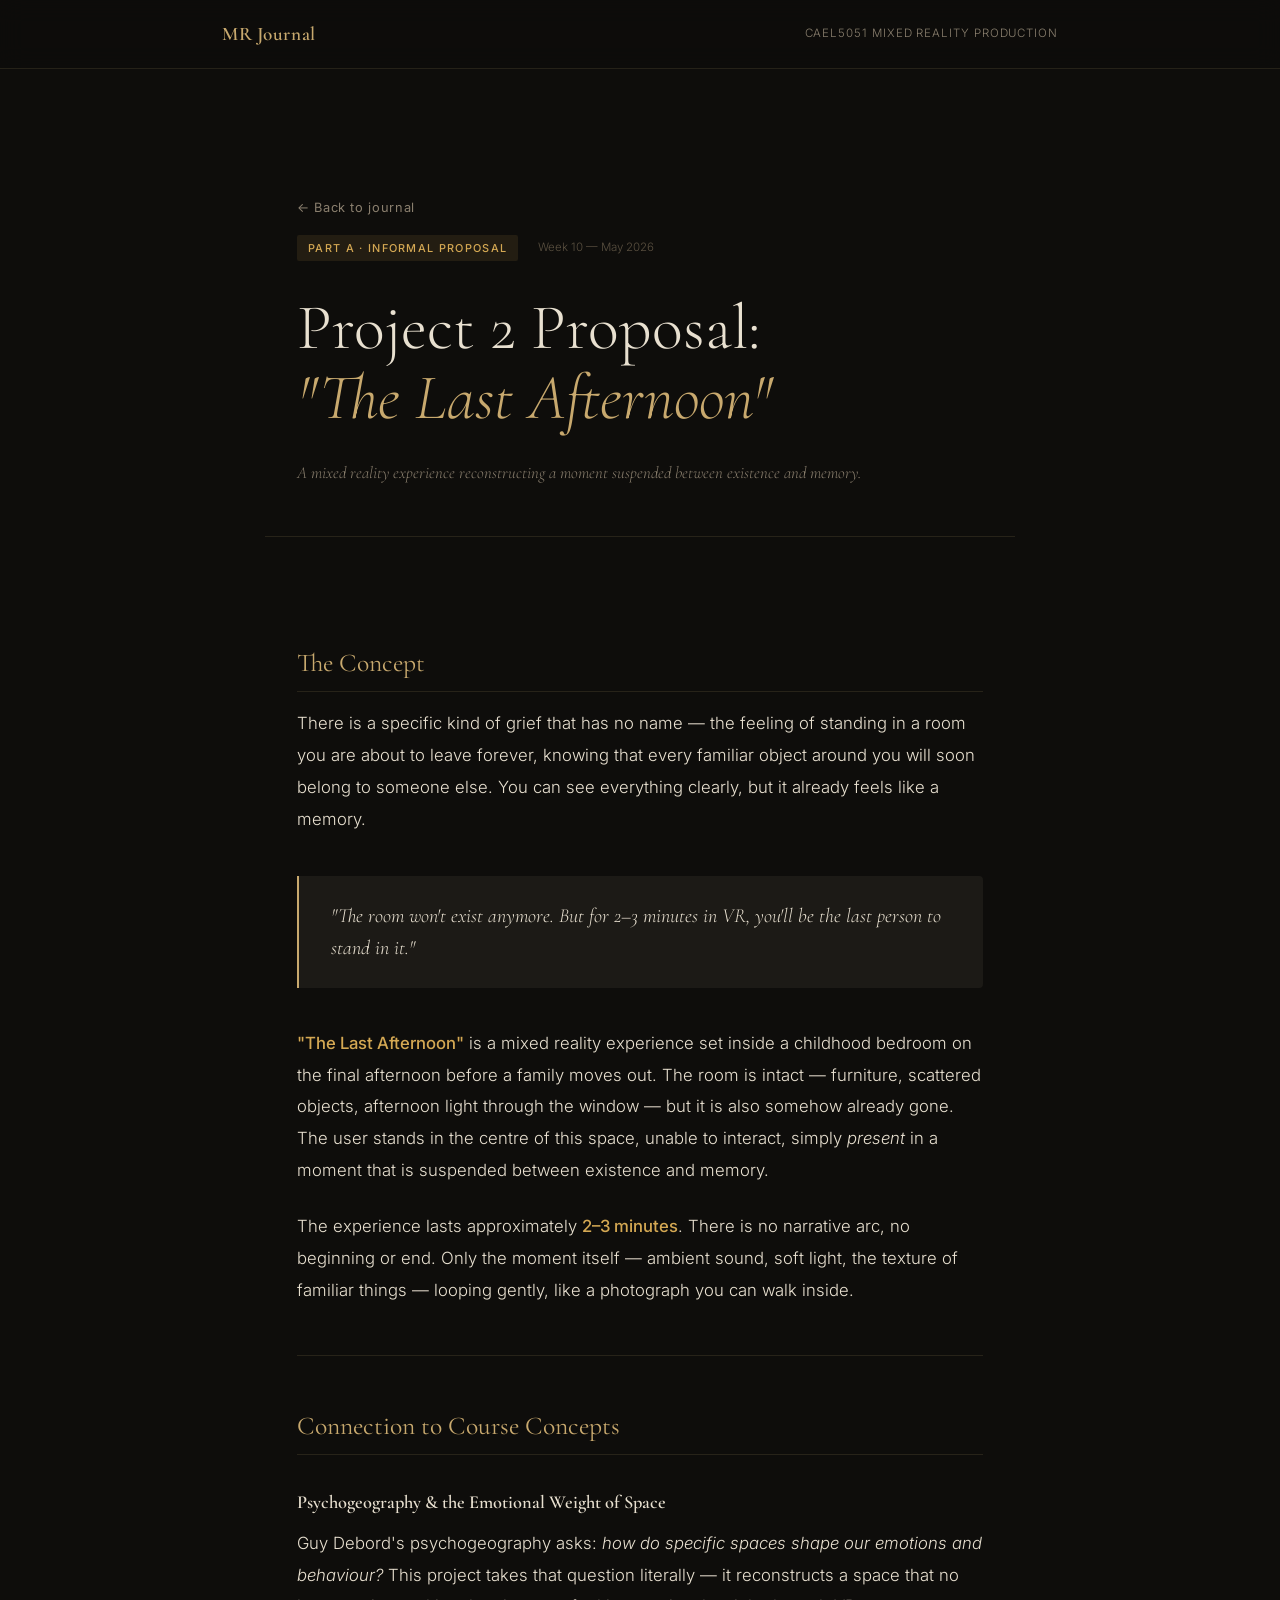
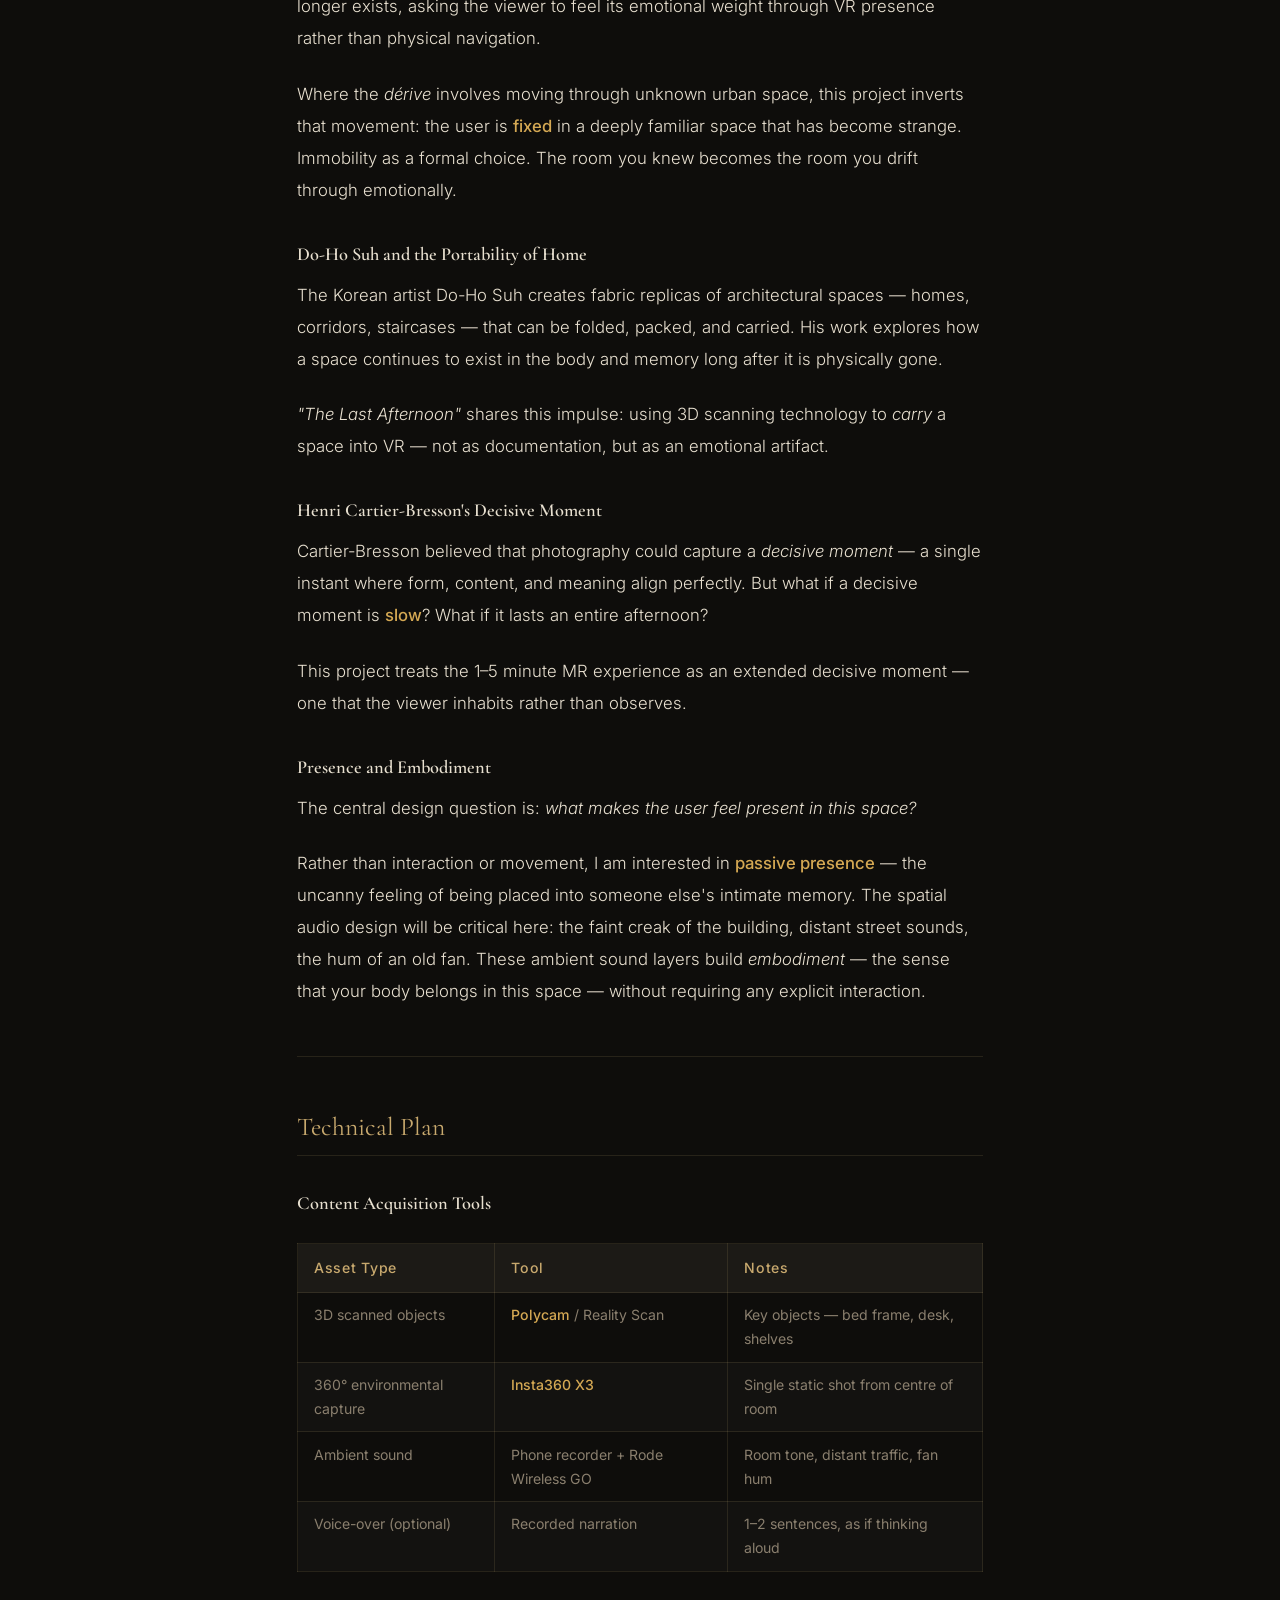
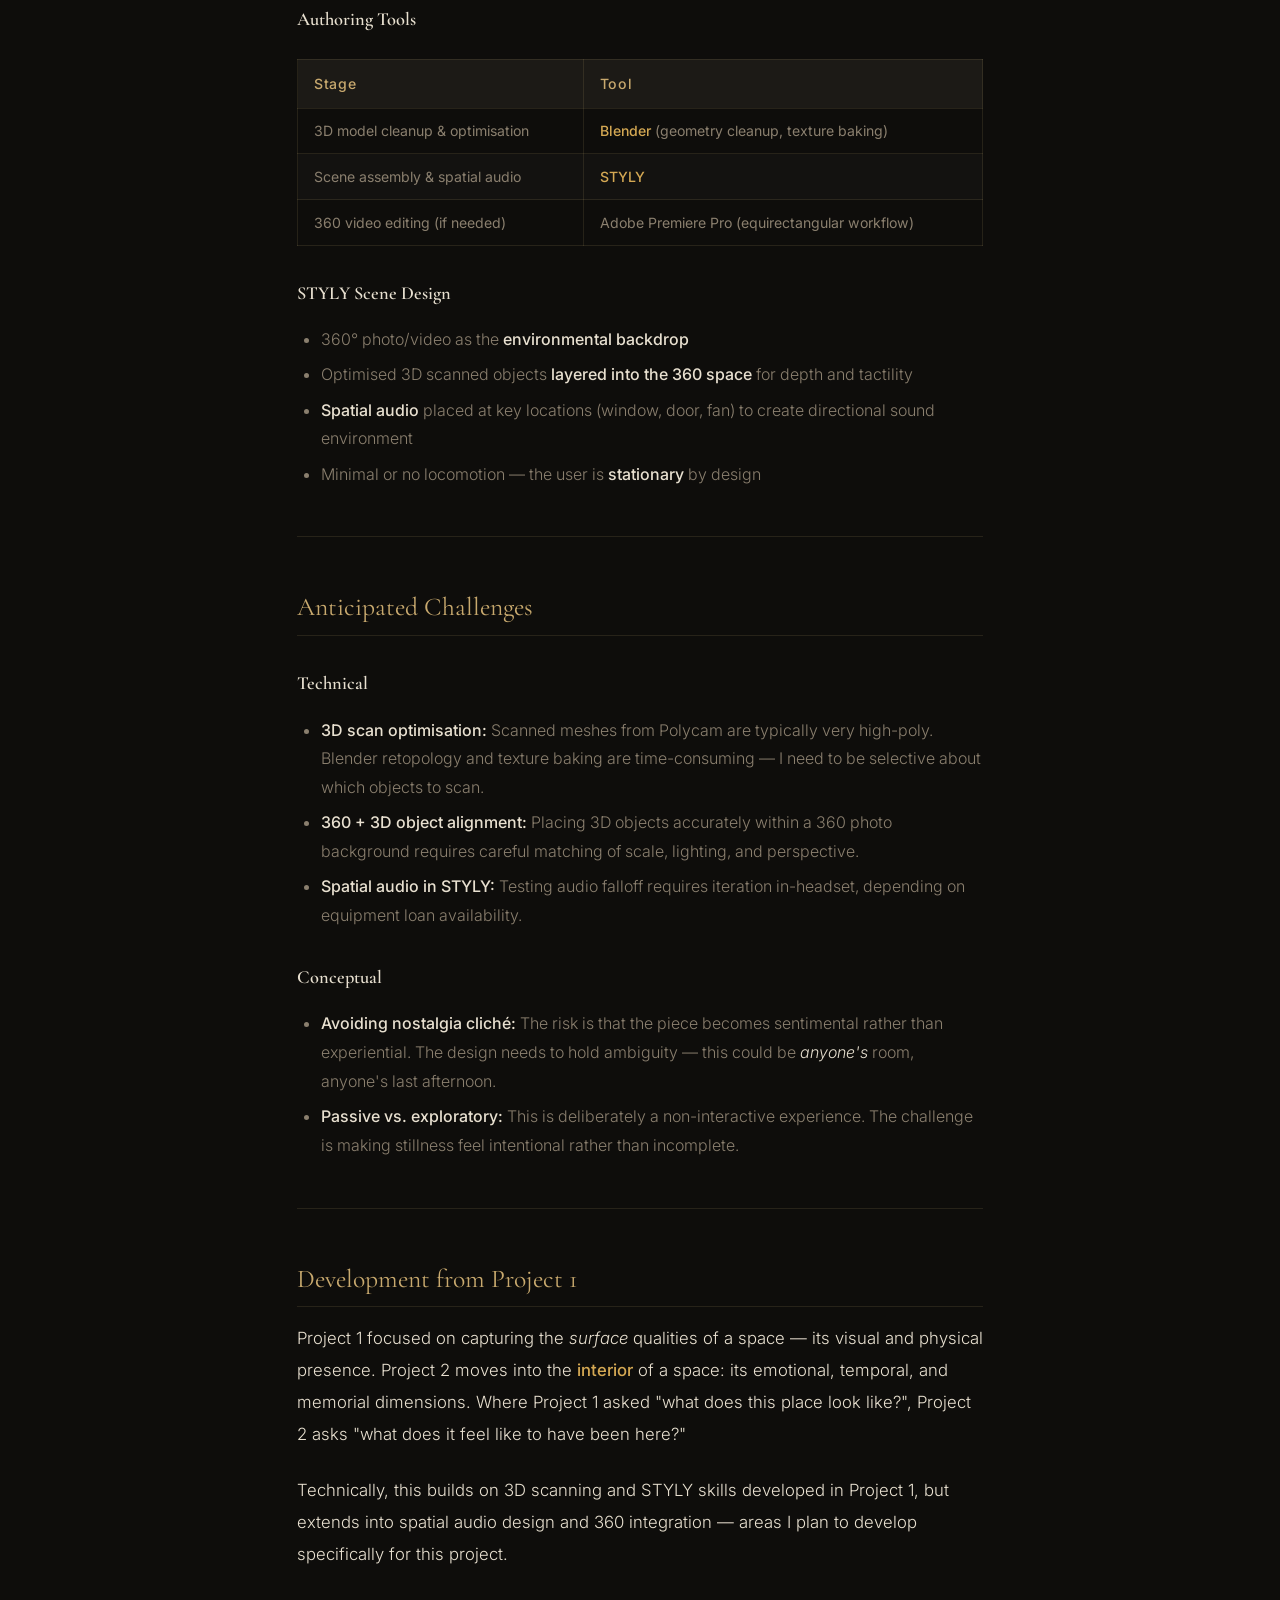
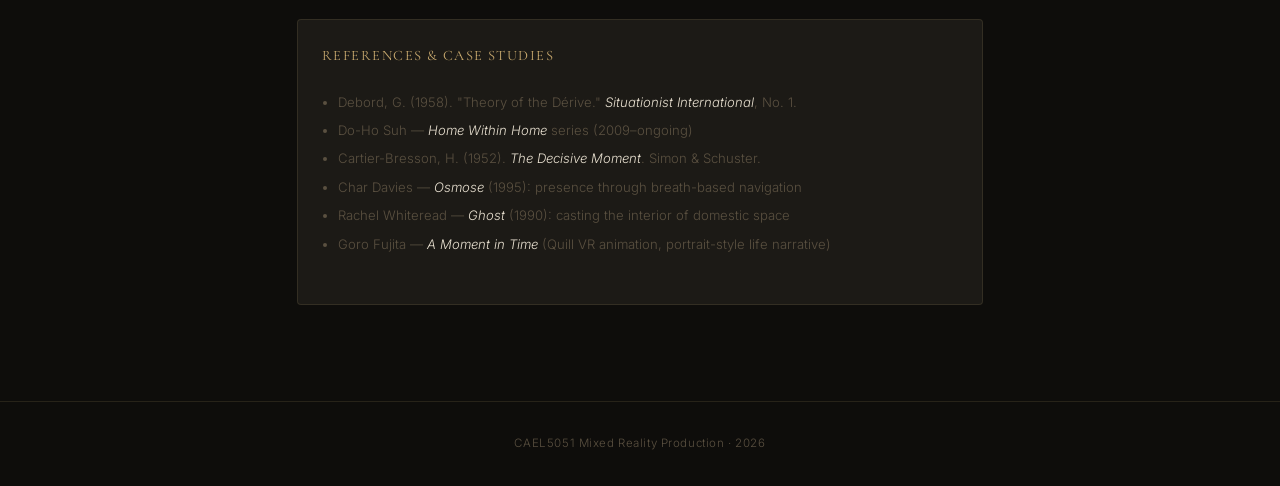
==== posts/the-last-afternoon.html @ e3304fee "Initial blog setup: The Last Afternoon proposal" ====
<!DOCTYPE html>
<html lang="en">
<head>
  <meta charset="UTF-8" />
  <meta name="viewport" content="width=device-width, initial-scale=1.0" />
  <title>Project 2 Proposal: "The Last Afternoon" — MR Journal</title>
  <meta name="description" content="An informal proposal for a mixed reality experience reconstructing a childhood bedroom on the final afternoon before moving out. CAEL5051 Mixed Reality Production, Project 2." />
  <link rel="preconnect" href="https://fonts.googleapis.com" />
  <link rel="preconnect" href="https://fonts.gstatic.com" crossorigin />
  <link href="https://fonts.googleapis.com/css2?family=Cormorant+Garamond:ital,wght@0,300;0,400;0,600;1,300;1,400&family=Inter:wght@300;400;500&display=swap" rel="stylesheet" />
  <link rel="stylesheet" href="../style.css" />
</head>
<body>

  <header class="site-header">
    <nav class="nav">
      <a href="../index.html" class="nav-logo">MR Journal</a>
      <span class="nav-course">CAEL5051 Mixed Reality Production</span>
    </nav>
  </header>

  <article>

    <header class="post-header">
      <a href="../index.html" class="back-link">← Back to journal</a>
      <div class="post-meta">
        <span class="post-tag">Part A · Informal Proposal</span>
        <span class="post-date">Week 10 — May 2026</span>
      </div>
      <h1>Project 2 Proposal:<br /><em>"The Last Afternoon"</em></h1>
      <p class="post-subtitle">A mixed reality experience reconstructing a moment suspended between existence and memory.</p>
    </header>

    <div class="post-body">

      <h2>The Concept</h2>

      <p>There is a specific kind of grief that has no name — the feeling of standing in a room you are about to leave forever, knowing that every familiar object around you will soon belong to someone else. You can see everything clearly, but it already feels like a memory.</p>

      <blockquote><p>"The room won't exist anymore. But for 2–3 minutes in VR, you'll be the last person to stand in it."</p></blockquote>

      <p><strong>"The Last Afternoon"</strong> is a mixed reality experience set inside a childhood bedroom on the final afternoon before a family moves out. The room is intact — furniture, scattered objects, afternoon light through the window — but it is also somehow already gone. The user stands in the centre of this space, unable to interact, simply <em>present</em> in a moment that is suspended between existence and memory.</p>

      <p>The experience lasts approximately <strong>2–3 minutes</strong>. There is no narrative arc, no beginning or end. Only the moment itself — ambient sound, soft light, the texture of familiar things — looping gently, like a photograph you can walk inside.</p>

      <hr />

      <h2>Connection to Course Concepts</h2>

      <h3>Psychogeography &amp; the Emotional Weight of Space</h3>

      <p>Guy Debord's psychogeography asks: <em>how do specific spaces shape our emotions and behaviour?</em> This project takes that question literally — it reconstructs a space that no longer exists, asking the viewer to feel its emotional weight through VR presence rather than physical navigation.</p>

      <p>Where the <em>dérive</em> involves moving through unknown urban space, this project inverts that movement: the user is <strong>fixed</strong> in a deeply familiar space that has become strange. Immobility as a formal choice. The room you knew becomes the room you drift through emotionally.</p>

      <h3>Do-Ho Suh and the Portability of Home</h3>

      <p>The Korean artist Do-Ho Suh creates fabric replicas of architectural spaces — homes, corridors, staircases — that can be folded, packed, and carried. His work explores how a space continues to exist in the body and memory long after it is physically gone.</p>

      <p><em>"The Last Afternoon"</em> shares this impulse: using 3D scanning technology to <em>carry</em> a space into VR — not as documentation, but as an emotional artifact.</p>

      <h3>Henri Cartier-Bresson's Decisive Moment</h3>

      <p>Cartier-Bresson believed that photography could capture a <em>decisive moment</em> — a single instant where form, content, and meaning align perfectly. But what if a decisive moment is <strong>slow</strong>? What if it lasts an entire afternoon?</p>

      <p>This project treats the 1–5 minute MR experience as an extended decisive moment — one that the viewer inhabits rather than observes.</p>

      <h3>Presence and Embodiment</h3>

      <p>The central design question is: <em>what makes the user feel present in this space?</em></p>

      <p>Rather than interaction or movement, I am interested in <strong>passive presence</strong> — the uncanny feeling of being placed into someone else's intimate memory. The spatial audio design will be critical here: the faint creak of the building, distant street sounds, the hum of an old fan. These ambient sound layers build <em>embodiment</em> — the sense that your body belongs in this space — without requiring any explicit interaction.</p>

      <hr />

      <h2>Technical Plan</h2>

      <h3>Content Acquisition Tools</h3>

      <table>
        <thead>
          <tr>
            <th>Asset Type</th>
            <th>Tool</th>
            <th>Notes</th>
          </tr>
        </thead>
        <tbody>
          <tr>
            <td>3D scanned objects</td>
            <td><strong>Polycam</strong> / Reality Scan</td>
            <td>Key objects — bed frame, desk, shelves</td>
          </tr>
          <tr>
            <td>360° environmental capture</td>
            <td><strong>Insta360 X3</strong></td>
            <td>Single static shot from centre of room</td>
          </tr>
          <tr>
            <td>Ambient sound</td>
            <td>Phone recorder + Rode Wireless GO</td>
            <td>Room tone, distant traffic, fan hum</td>
          </tr>
          <tr>
            <td>Voice-over (optional)</td>
            <td>Recorded narration</td>
            <td>1–2 sentences, as if thinking aloud</td>
          </tr>
        </tbody>
      </table>

      <h3>Authoring Tools</h3>

      <table>
        <thead>
          <tr>
            <th>Stage</th>
            <th>Tool</th>
          </tr>
        </thead>
        <tbody>
          <tr>
            <td>3D model cleanup &amp; optimisation</td>
            <td><strong>Blender</strong> (geometry cleanup, texture baking)</td>
          </tr>
          <tr>
            <td>Scene assembly &amp; spatial audio</td>
            <td><strong>STYLY</strong></td>
          </tr>
          <tr>
            <td>360 video editing (if needed)</td>
            <td>Adobe Premiere Pro (equirectangular workflow)</td>
          </tr>
        </tbody>
      </table>

      <h3>STYLY Scene Design</h3>

      <ul>
        <li>360° photo/video as the <strong>environmental backdrop</strong></li>
        <li>Optimised 3D scanned objects <strong>layered into the 360 space</strong> for depth and tactility</li>
        <li><strong>Spatial audio</strong> placed at key locations (window, door, fan) to create directional sound environment</li>
        <li>Minimal or no locomotion — the user is <strong>stationary</strong> by design</li>
      </ul>

      <hr />

      <h2>Anticipated Challenges</h2>

      <h3>Technical</h3>
      <ul>
        <li><strong>3D scan optimisation:</strong> Scanned meshes from Polycam are typically very high-poly. Blender retopology and texture baking are time-consuming — I need to be selective about which objects to scan.</li>
        <li><strong>360 + 3D object alignment:</strong> Placing 3D objects accurately within a 360 photo background requires careful matching of scale, lighting, and perspective.</li>
        <li><strong>Spatial audio in STYLY:</strong> Testing audio falloff requires iteration in-headset, depending on equipment loan availability.</li>
      </ul>

      <h3>Conceptual</h3>
      <ul>
        <li><strong>Avoiding nostalgia cliché:</strong> The risk is that the piece becomes sentimental rather than experiential. The design needs to hold ambiguity — this could be <em>anyone's</em> room, anyone's last afternoon.</li>
        <li><strong>Passive vs. exploratory:</strong> This is deliberately a non-interactive experience. The challenge is making stillness feel intentional rather than incomplete.</li>
      </ul>

      <hr />

      <h2>Development from Project 1</h2>

      <p>Project 1 focused on capturing the <em>surface</em> qualities of a space — its visual and physical presence. Project 2 moves into the <strong>interior</strong> of a space: its emotional, temporal, and memorial dimensions. Where Project 1 asked "what does this place look like?", Project 2 asks "what does it feel like to have been here?"</p>

      <p>Technically, this builds on 3D scanning and STYLY skills developed in Project 1, but extends into spatial audio design and 360 integration — areas I plan to develop specifically for this project.</p>

      <div class="references">
        <h2>References &amp; Case Studies</h2>
        <ul>
          <li>Debord, G. (1958). "Theory of the Dérive." <em>Situationist International</em>, No. 1.</li>
          <li>Do-Ho Suh — <em>Home Within Home</em> series (2009–ongoing)</li>
          <li>Cartier-Bresson, H. (1952). <em>The Decisive Moment</em>. Simon &amp; Schuster.</li>
          <li>Char Davies — <em>Osmose</em> (1995): presence through breath-based navigation</li>
          <li>Rachel Whiteread — <em>Ghost</em> (1990): casting the interior of domestic space</li>
          <li>Goro Fujita — <em>A Moment in Time</em> (Quill VR animation, portrait-style life narrative)</li>
        </ul>
      </div>

    </div>
  </article>

  <footer class="site-footer">
    <p>CAEL5051 Mixed Reality Production · 2026</p>
  </footer>

</body>
</html>
---- style.css ----
/* =============================================
   CAEL5051 MR Journal — Global Styles
   Dark, moody, editorial aesthetic
   ============================================= */

*, *::before, *::after { box-sizing: border-box; margin: 0; padding: 0; }

:root {
  --bg:         #0e0d0b;
  --bg-surface: #161410;
  --bg-card:    #1c1a16;
  --border:     rgba(255,220,150,0.10);
  --gold:       #c8a96e;
  --gold-dim:   rgba(200,169,110,0.5);
  --text:       #e8e0d0;
  --text-muted: #8a7f6e;
  --text-dim:   #5a5040;
  --accent:     #d4a853;
  --font-serif: 'Cormorant Garamond', Georgia, serif;
  --font-sans:  'Inter', system-ui, sans-serif;
}

html { scroll-behavior: smooth; }

body {
  background: var(--bg);
  color: var(--text);
  font-family: var(--font-sans);
  font-size: 16px;
  line-height: 1.7;
  min-height: 100vh;
}

/* ---- NAV ---- */
.site-header {
  position: sticky;
  top: 0;
  z-index: 100;
  background: rgba(14,13,11,0.85);
  backdrop-filter: blur(12px);
  border-bottom: 1px solid var(--border);
}

.nav {
  max-width: 900px;
  margin: 0 auto;
  padding: 1.1rem 2rem;
  display: flex;
  justify-content: space-between;
  align-items: center;
}

.nav-logo {
  font-family: var(--font-serif);
  font-size: 1.2rem;
  font-weight: 600;
  color: var(--gold);
  text-decoration: none;
  letter-spacing: 0.03em;
}

.nav-course {
  font-size: 0.72rem;
  font-weight: 300;
  color: var(--text-muted);
  letter-spacing: 0.08em;
  text-transform: uppercase;
}

/* ---- HERO ---- */
.hero {
  max-width: 900px;
  margin: 0 auto;
  padding: 6rem 2rem 4rem;
  border-bottom: 1px solid var(--border);
}

.hero-label {
  font-size: 0.72rem;
  font-weight: 400;
  letter-spacing: 0.15em;
  text-transform: uppercase;
  color: var(--gold);
  margin-bottom: 1.5rem;
}

.hero-title {
  font-family: var(--font-serif);
  font-size: clamp(3.5rem, 8vw, 6rem);
  font-weight: 300;
  line-height: 1.05;
  color: var(--text);
  margin-bottom: 1.5rem;
}

.hero-title em {
  font-style: italic;
  color: var(--gold);
}

.hero-sub {
  font-size: 1rem;
  font-weight: 300;
  color: var(--text-muted);
  max-width: 480px;
  line-height: 1.8;
}

/* ---- POSTS GRID ---- */
.posts-grid {
  max-width: 900px;
  margin: 0 auto;
  padding: 4rem 2rem 6rem;
}

.post-card {
  background: var(--bg-card);
  border: 1px solid var(--border);
  border-radius: 4px;
  padding: 2.5rem;
  transition: border-color 0.3s ease, transform 0.3s ease;
}

.post-card:hover {
  border-color: var(--gold-dim);
  transform: translateY(-2px);
}

.post-meta {
  display: flex;
  gap: 1.2rem;
  align-items: center;
  margin-bottom: 1.2rem;
}

.post-tag {
  font-size: 0.68rem;
  font-weight: 500;
  letter-spacing: 0.12em;
  text-transform: uppercase;
  color: var(--accent);
  background: rgba(212,168,83,0.10);
  padding: 0.25rem 0.7rem;
  border-radius: 2px;
}

.post-date {
  font-size: 0.72rem;
  color: var(--text-dim);
  font-weight: 300;
}

.post-title {
  font-family: var(--font-serif);
  font-size: 2rem;
  font-weight: 400;
  line-height: 1.2;
  margin-bottom: 1rem;
}

.post-title a {
  color: var(--text);
  text-decoration: none;
  transition: color 0.2s;
}

.post-title a:hover { color: var(--gold); }

.post-excerpt {
  font-size: 0.95rem;
  font-weight: 300;
  color: var(--text-muted);
  line-height: 1.8;
  margin-bottom: 1.5rem;
  max-width: 600px;
}

.read-more {
  font-size: 0.8rem;
  font-weight: 500;
  letter-spacing: 0.08em;
  color: var(--gold);
  text-decoration: none;
  transition: opacity 0.2s;
}

.read-more:hover { opacity: 0.7; }

/* ---- FOOTER ---- */
.site-footer {
  border-top: 1px solid var(--border);
  text-align: center;
  padding: 2rem;
  font-size: 0.72rem;
  color: var(--text-dim);
  font-weight: 300;
  letter-spacing: 0.05em;
}

/* ---- BLOG POST PAGE ---- */
.post-header {
  max-width: 750px;
  margin: 0 auto;
  padding: 5rem 2rem 3rem;
  border-bottom: 1px solid var(--border);
}

.post-header .post-meta { margin-bottom: 2rem; }

.post-header h1 {
  font-family: var(--font-serif);
  font-size: clamp(2.5rem, 6vw, 4rem);
  font-weight: 300;
  line-height: 1.1;
  color: var(--text);
  margin-bottom: 1.5rem;
}

.post-header h1 em {
  font-style: italic;
  color: var(--gold);
}

.post-header .post-subtitle {
  font-size: 1.05rem;
  font-weight: 300;
  color: var(--text-muted);
  line-height: 1.8;
  font-family: var(--font-serif);
  font-style: italic;
}

/* ---- ARTICLE BODY ---- */
.post-body {
  max-width: 750px;
  margin: 0 auto;
  padding: 3.5rem 2rem 6rem;
}

.post-body p {
  font-size: 1.05rem;
  font-weight: 300;
  line-height: 1.9;
  color: var(--text);
  margin-bottom: 1.5rem;
}

.post-body h2 {
  font-family: var(--font-serif);
  font-size: 1.6rem;
  font-weight: 400;
  color: var(--gold);
  margin: 3rem 0 1rem;
  padding-bottom: 0.4rem;
  border-bottom: 1px solid var(--border);
}

.post-body h3 {
  font-family: var(--font-serif);
  font-size: 1.15rem;
  font-weight: 600;
  color: var(--text);
  margin: 2rem 0 0.6rem;
}

.post-body strong {
  font-weight: 500;
  color: var(--accent);
}

.post-body em {
  font-style: italic;
  color: var(--text);
}

.post-body ul, .post-body ol {
  margin: 1rem 0 1.5rem 1.5rem;
}

.post-body li {
  font-size: 1rem;
  font-weight: 300;
  line-height: 1.8;
  margin-bottom: 0.4rem;
  color: var(--text-muted);
}

.post-body li strong { color: var(--text); }

/* Table */
.post-body table {
  width: 100%;
  border-collapse: collapse;
  margin: 1.5rem 0 2rem;
  font-size: 0.88rem;
}

.post-body th {
  background: var(--bg-card);
  color: var(--gold);
  font-weight: 500;
  letter-spacing: 0.05em;
  text-align: left;
  padding: 0.75rem 1rem;
  border: 1px solid var(--border);
}

.post-body td {
  padding: 0.65rem 1rem;
  border: 1px solid var(--border);
  color: var(--text-muted);
  vertical-align: top;
}

.post-body tr:nth-child(even) td { background: rgba(255,255,255,0.02); }

/* Blockquote / Pull quote */
.post-body blockquote {
  margin: 2.5rem 0;
  padding: 1.5rem 2rem;
  border-left: 2px solid var(--gold);
  background: var(--bg-card);
  border-radius: 0 4px 4px 0;
}

.post-body blockquote p {
  font-family: var(--font-serif);
  font-size: 1.25rem;
  font-style: italic;
  color: var(--text);
  margin-bottom: 0;
  line-height: 1.6;
}

/* Divider */
.post-body hr {
  border: none;
  border-top: 1px solid var(--border);
  margin: 3rem 0;
}

/* References */
.references {
  margin-top: 3rem;
  padding: 1.5rem;
  background: var(--bg-card);
  border: 1px solid var(--border);
  border-radius: 4px;
}

.references h2 {
  border-bottom: none;
  margin-top: 0;
  font-size: 0.9rem;
  text-transform: uppercase;
  letter-spacing: 0.1em;
}

.references ul { margin-left: 1rem; }

.references li {
  font-size: 0.82rem;
  color: var(--text-dim);
  margin-bottom: 0.3rem;
}

/* Back link */
.back-link {
  display: inline-block;
  margin: 3rem 0 1rem;
  font-size: 0.8rem;
  color: var(--text-muted);
  text-decoration: none;
  letter-spacing: 0.05em;
  transition: color 0.2s;
}

.back-link:hover { color: var(--gold); }

/* ---- RESPONSIVE ---- */
@media (max-width: 640px) {
  .nav { padding: 1rem 1.25rem; }
  .nav-course { display: none; }
  .hero { padding: 4rem 1.25rem 3rem; }
  .posts-grid { padding: 3rem 1.25rem 4rem; }
  .post-body, .post-header { padding-left: 1.25rem; padding-right: 1.25rem; }
  .post-body table { font-size: 0.78rem; }
}
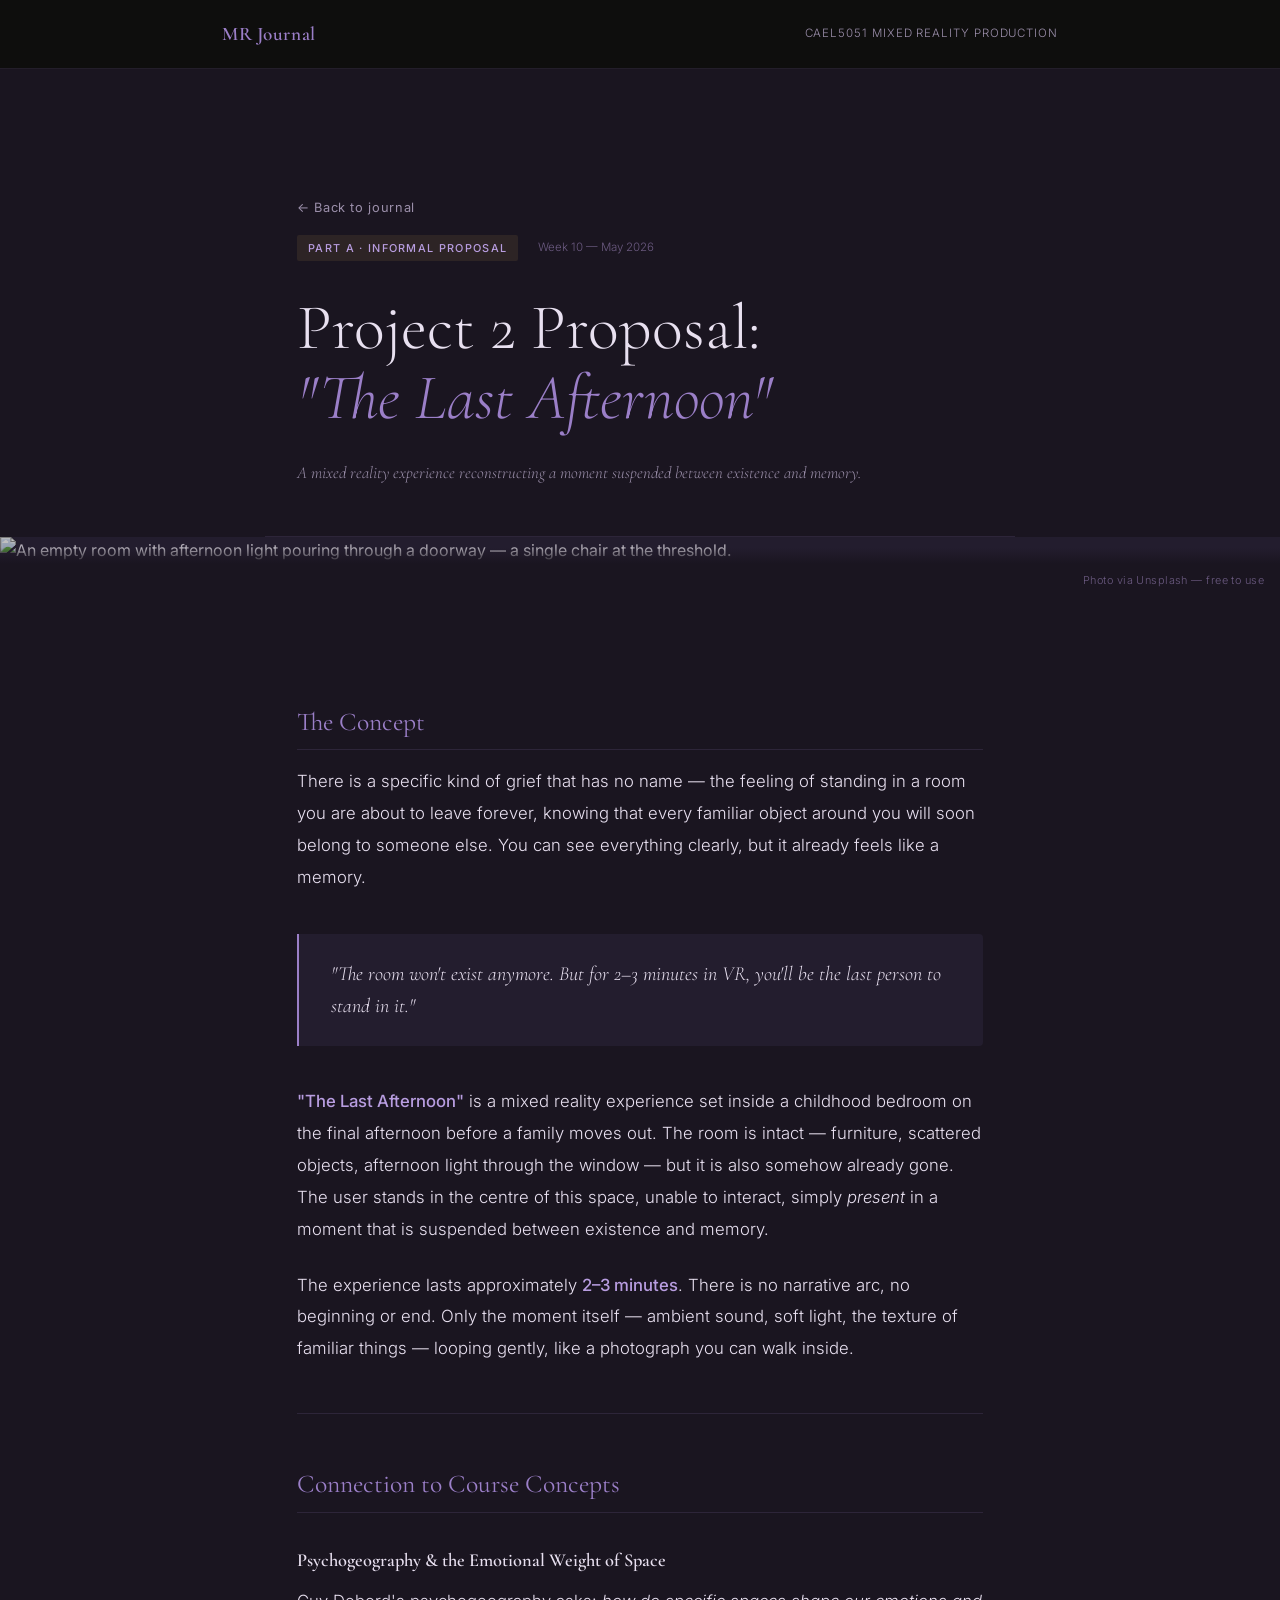
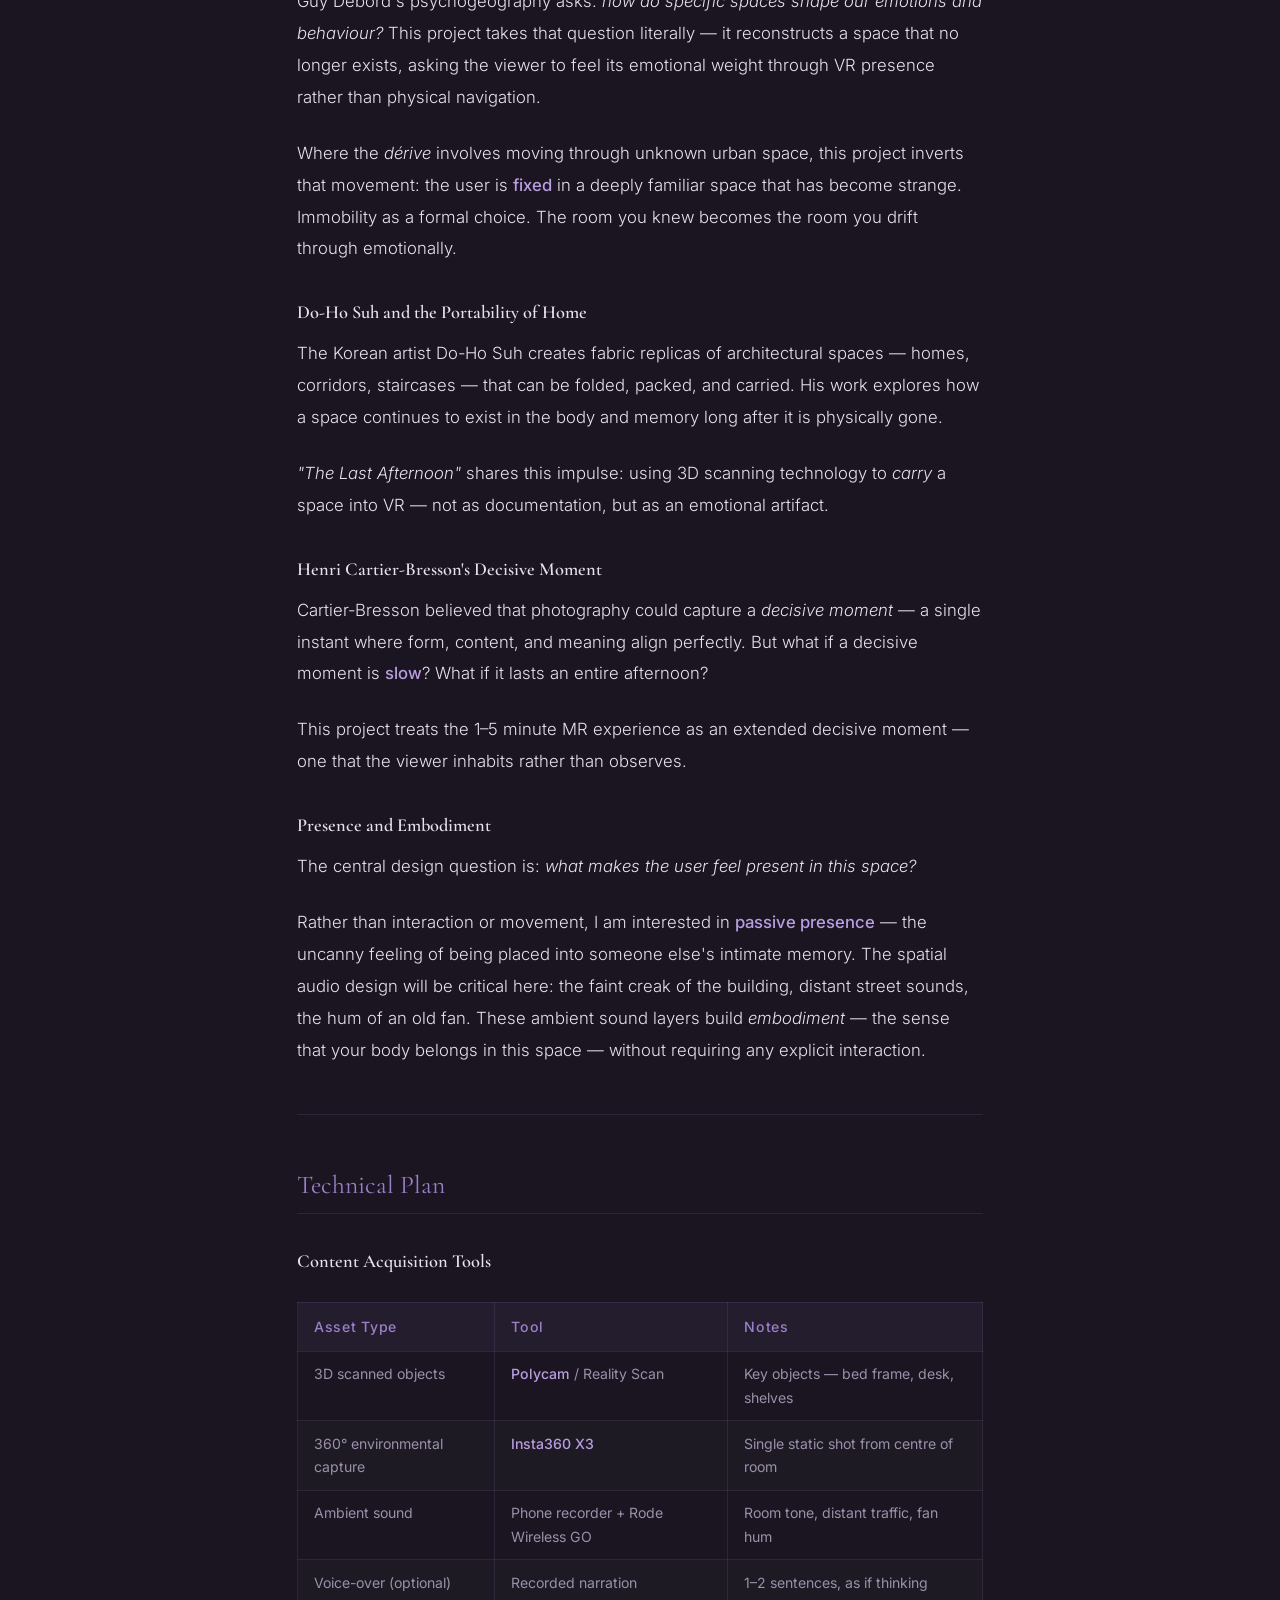
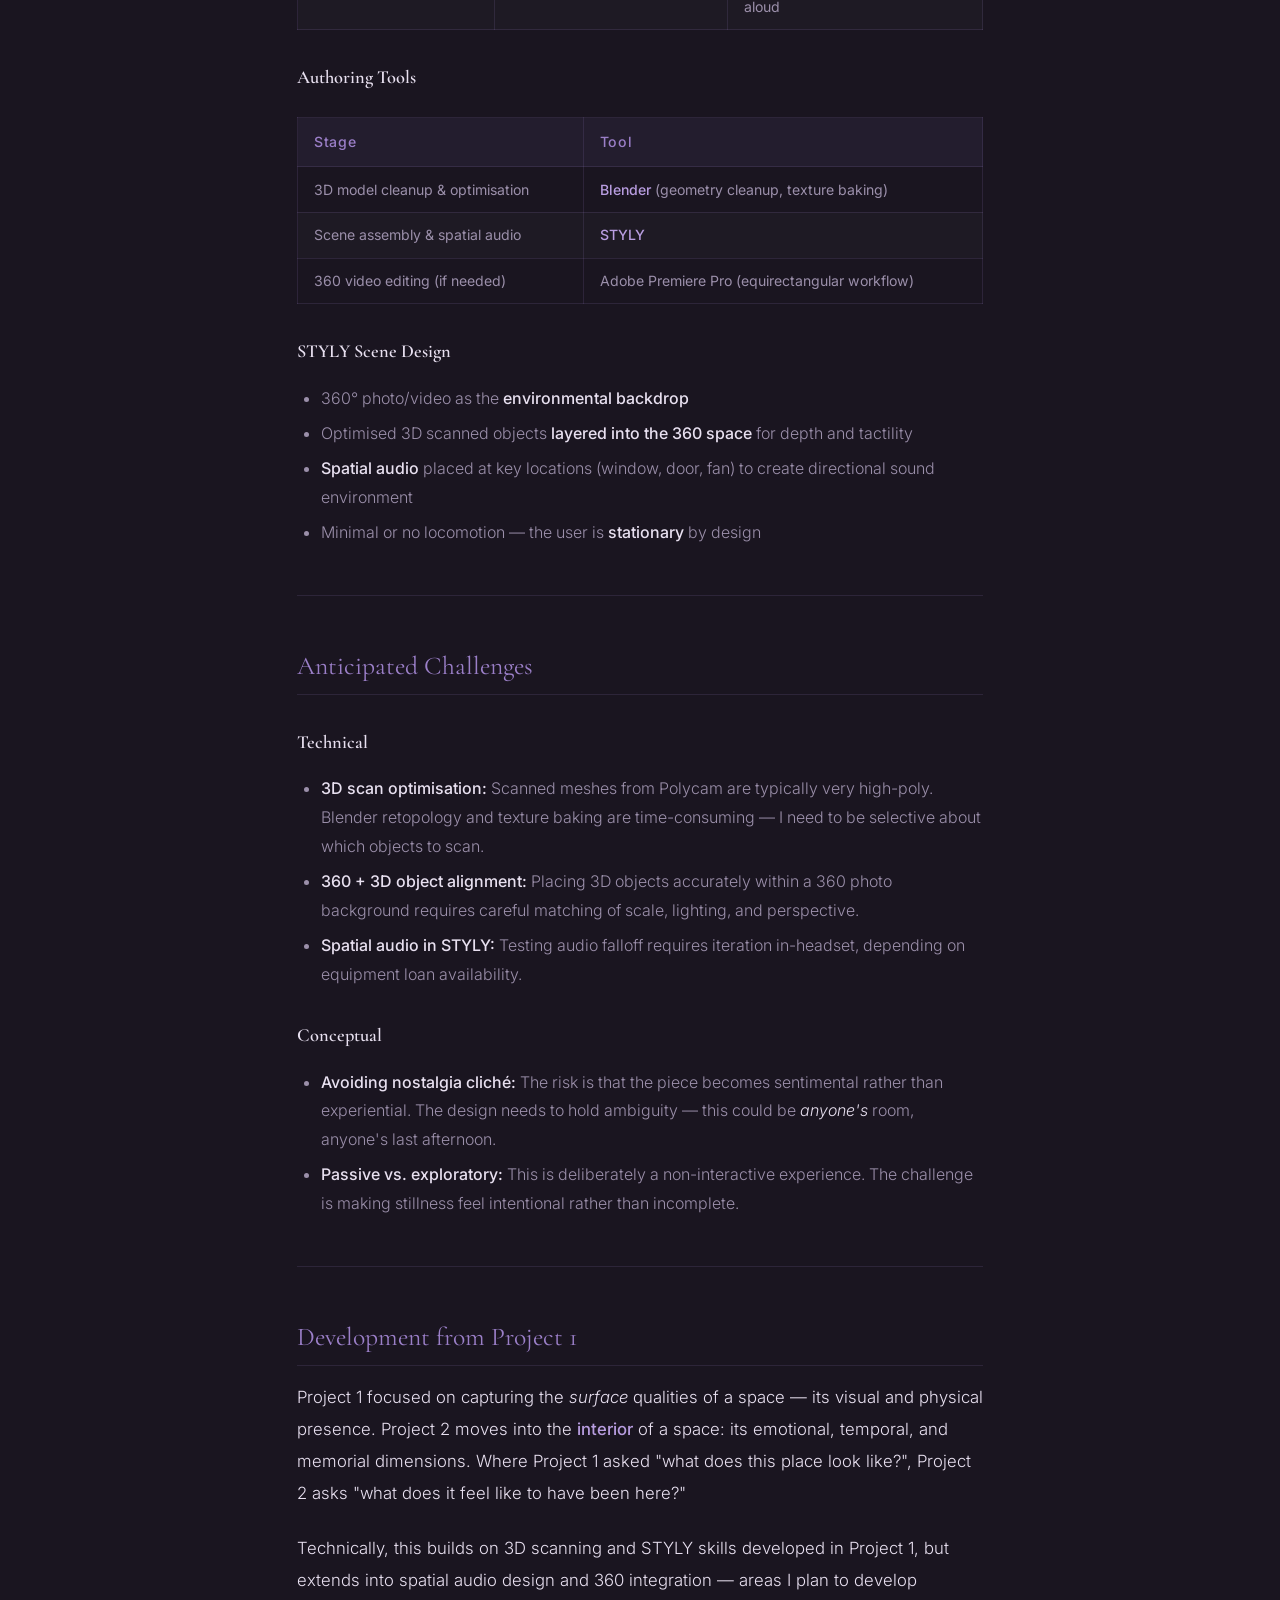
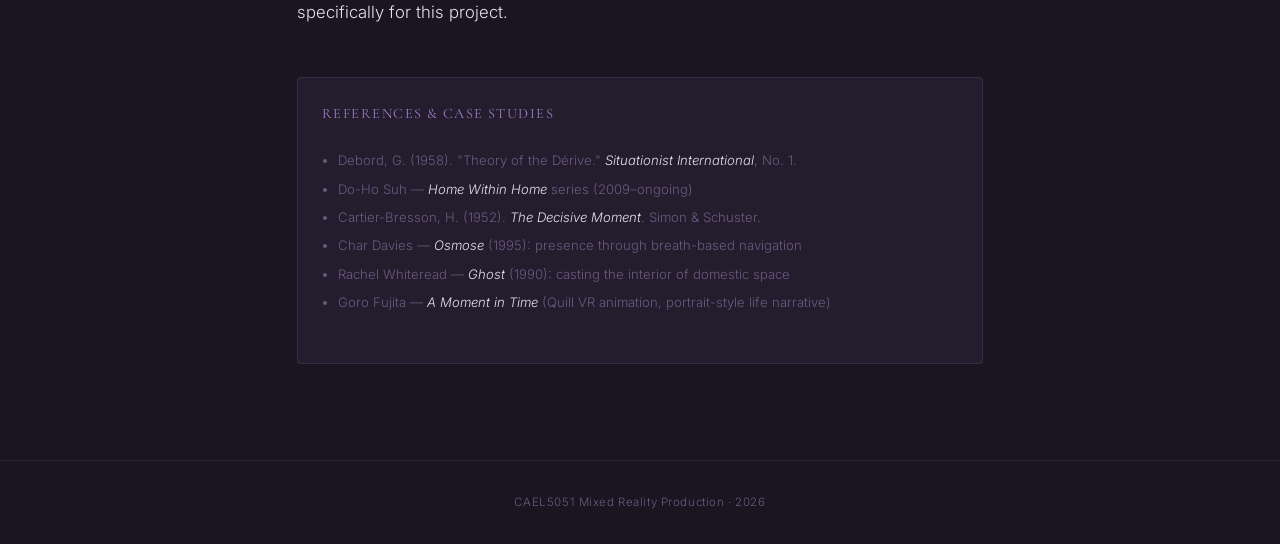
==== commit 5ce79406: "purple palette and hero image" ====
--- a/posts/the-last-afternoon.html
+++ b/posts/the-last-afternoon.html
@@ -9,6 +9,40 @@
   <link rel="preconnect" href="https://fonts.gstatic.com" crossorigin />
   <link href="https://fonts.googleapis.com/css2?family=Cormorant+Garamond:ital,wght@0,300;0,400;0,600;1,300;1,400&family=Inter:wght@300;400;500&display=swap" rel="stylesheet" />
   <link rel="stylesheet" href="../style.css" />
+  <style>
+    .hero-image {
+      width: 100%;
+      max-height: 520px;
+      object-fit: cover;
+      object-position: center 40%;
+      display: block;
+      filter: brightness(0.75) saturate(0.8);
+    }
+    .hero-image-wrap {
+      position: relative;
+      overflow: hidden;
+      background: var(--bg-card);
+    }
+    .hero-image-wrap::after {
+      content: '';
+      position: absolute;
+      inset: 0;
+      background: linear-gradient(
+        to bottom,
+        transparent 40%,
+        var(--bg) 100%
+      );
+      pointer-events: none;
+    }
+    .image-credit {
+      font-size: 0.68rem;
+      color: var(--text-dim);
+      text-align: right;
+      padding: 0.4rem 1rem;
+      font-weight: 300;
+      letter-spacing: 0.04em;
+    }
+  </style>
 </head>
 <body>
 
@@ -30,6 +64,11 @@
       <h1>Project 2 Proposal:<br /><em>"The Last Afternoon"</em></h1>
       <p class="post-subtitle">A mixed reality experience reconstructing a moment suspended between existence and memory.</p>
     </header>
+
+    <div class="hero-image-wrap">
+      <img class="hero-image" src="../Pic/image.png" alt="An empty room with afternoon light pouring through a doorway — a single chair at the threshold." />
+    </div>
+    <p class="image-credit">Photo via Unsplash — free to use</p>
 
     <div class="post-body">
 
--- a/style.css
+++ b/style.css
@@ -6,16 +6,16 @@
 *, *::before, *::after { box-sizing: border-box; margin: 0; padding: 0; }
 
 :root {
-  --bg:         #0e0d0b;
-  --bg-surface: #161410;
-  --bg-card:    #1c1a16;
-  --border:     rgba(255,220,150,0.10);
-  --gold:       #c8a96e;
-  --gold-dim:   rgba(200,169,110,0.5);
-  --text:       #e8e0d0;
-  --text-muted: #8a7f6e;
-  --text-dim:   #5a5040;
-  --accent:     #d4a853;
+  --bg:         #1a1520;
+  --bg-surface: #1e1827;
+  --bg-card:    #231d2e;
+  --border:     rgba(155,127,200,0.15);
+  --gold:       #9b7fc8;
+  --gold-dim:   rgba(155,127,200,0.4);
+  --text:       #e8e0f0;
+  --text-muted: #9b8faa;
+  --text-dim:   #6b5a80;
+  --accent:     #b89de0;
   --font-serif: 'Cormorant Garamond', Georgia, serif;
   --font-sans:  'Inter', system-ui, sans-serif;
 }
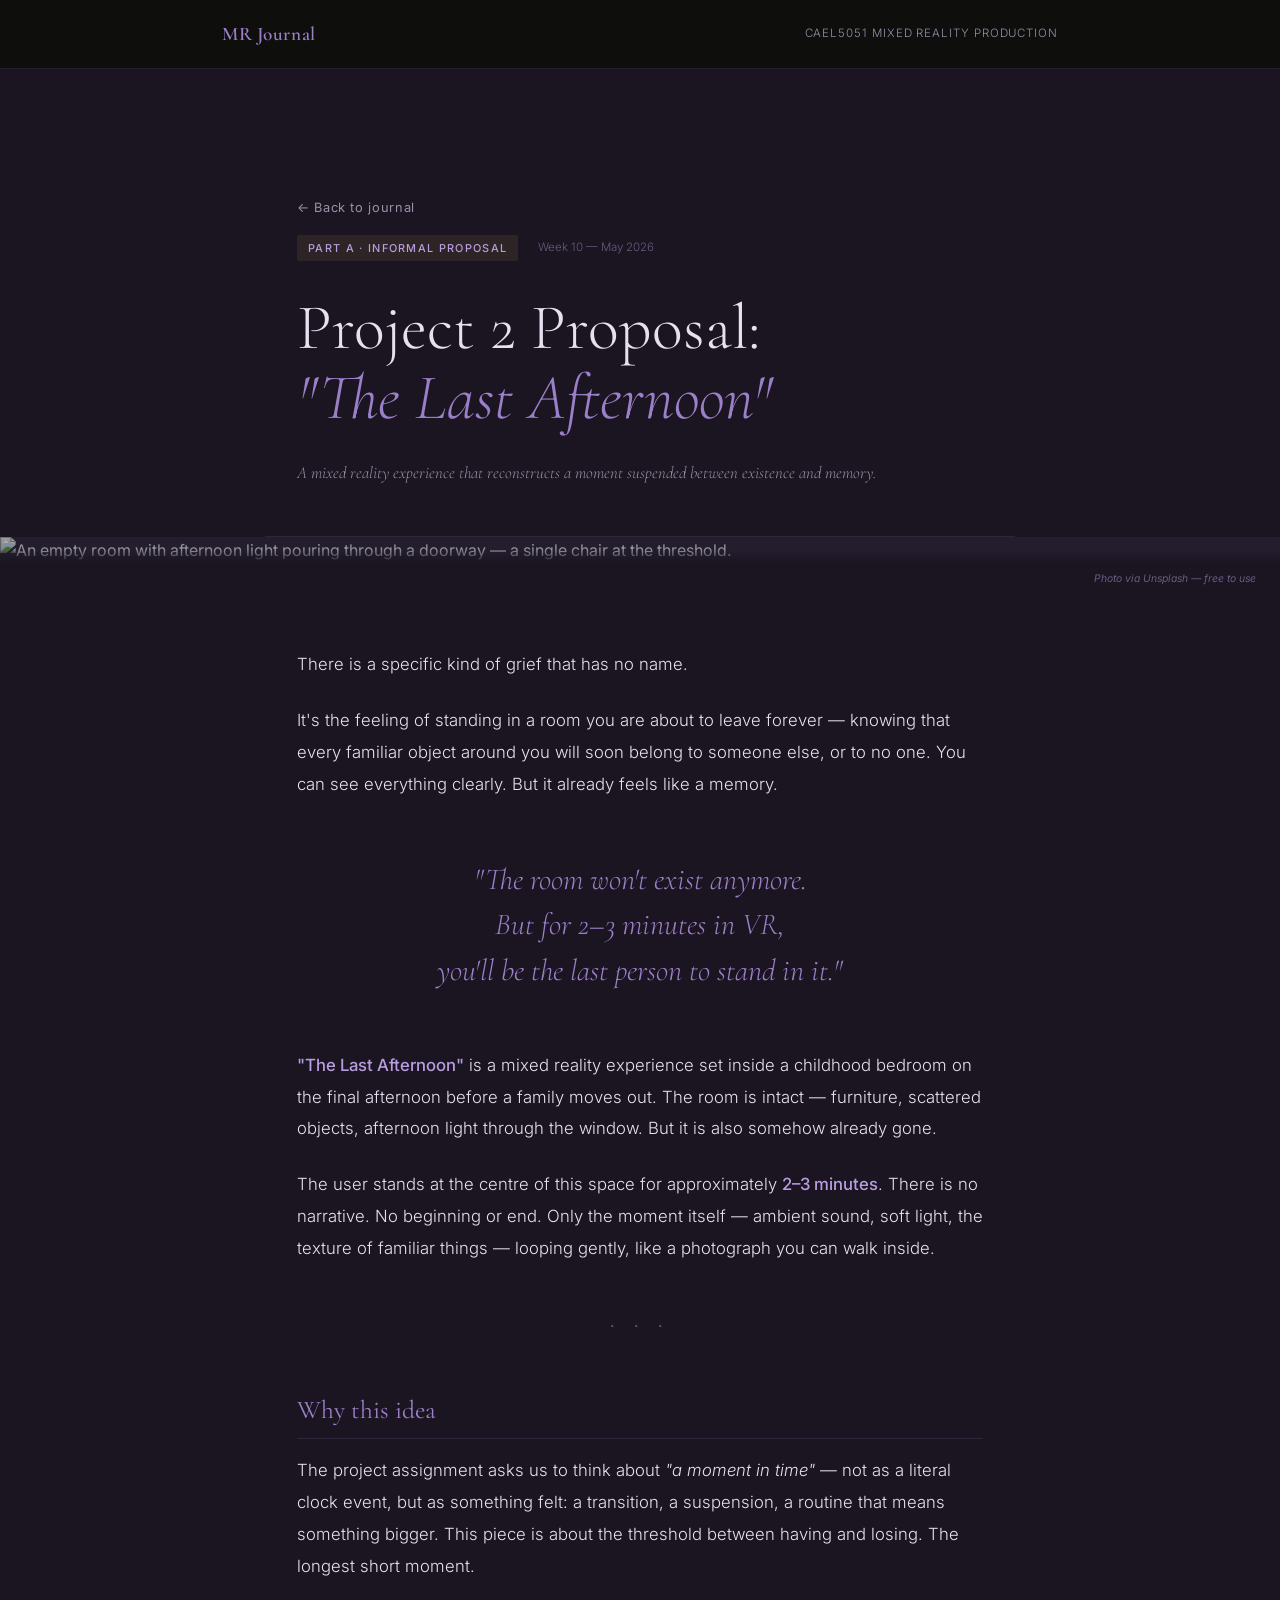
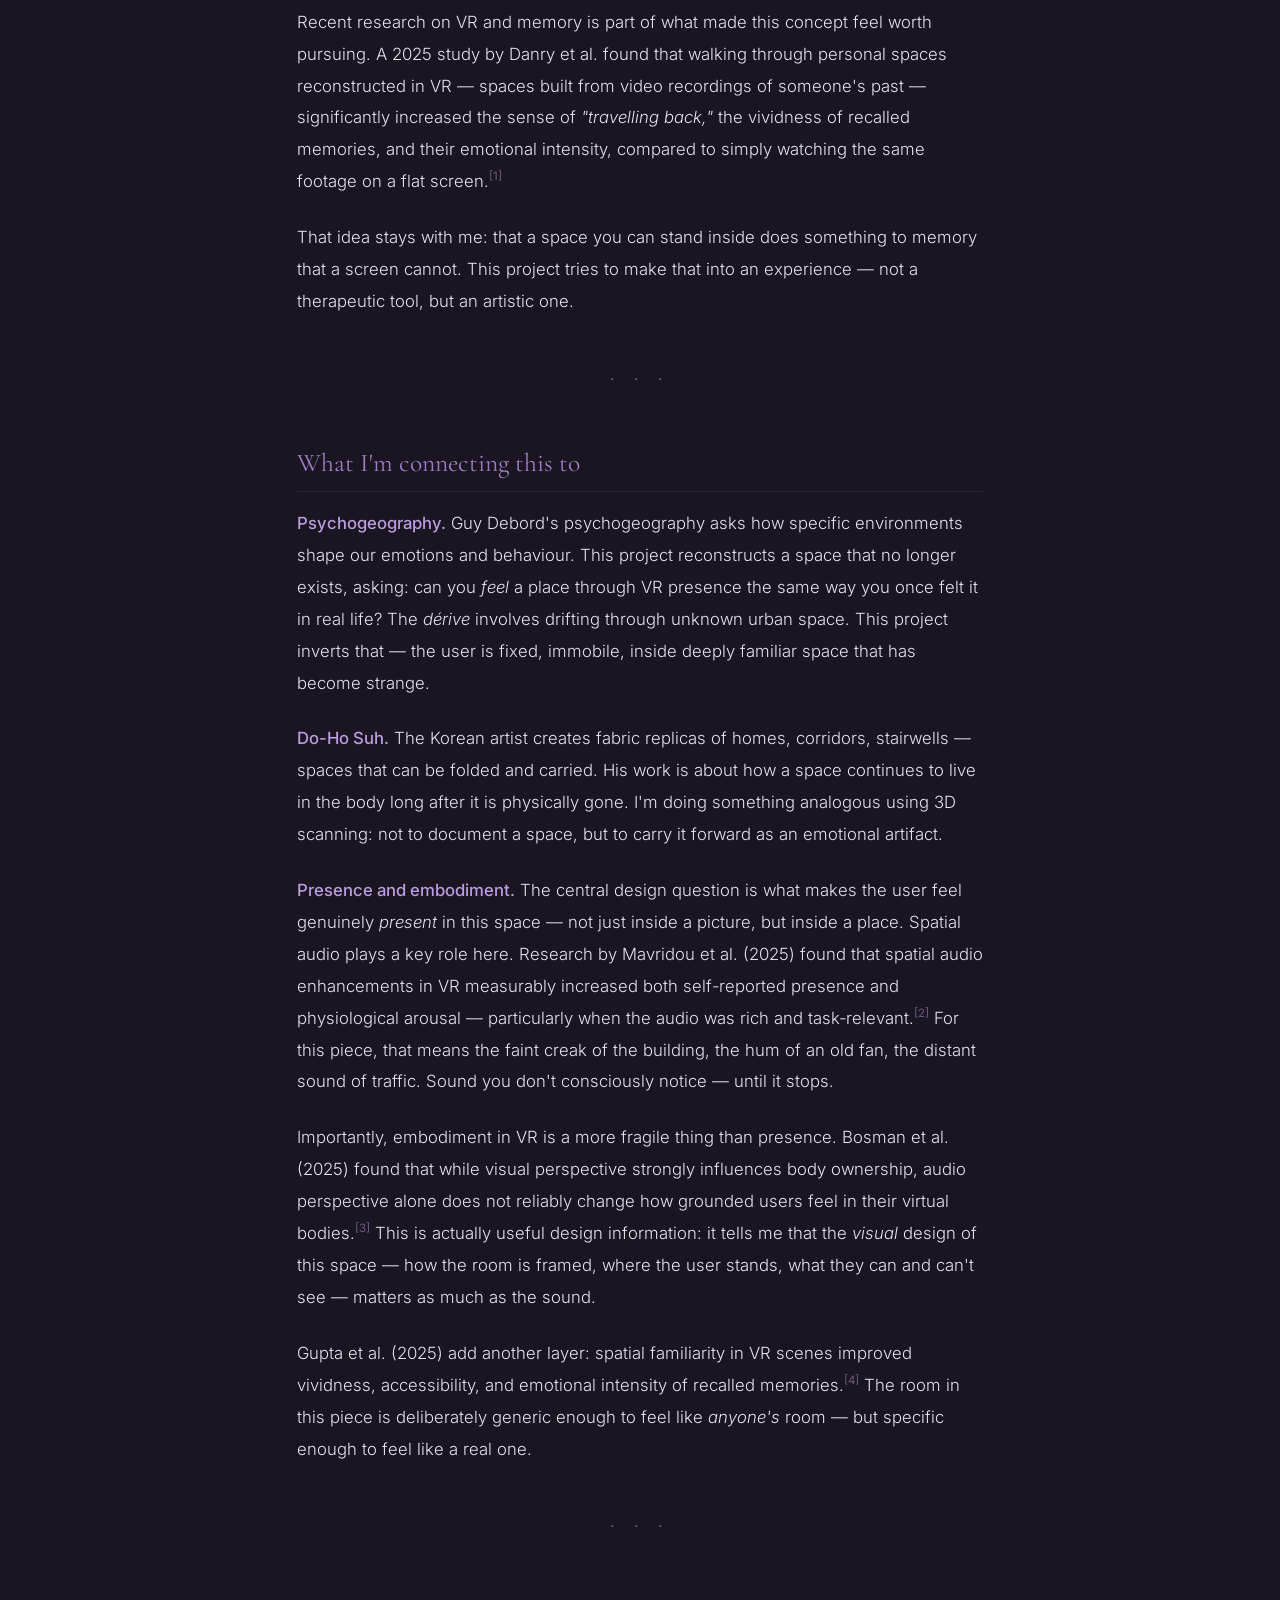
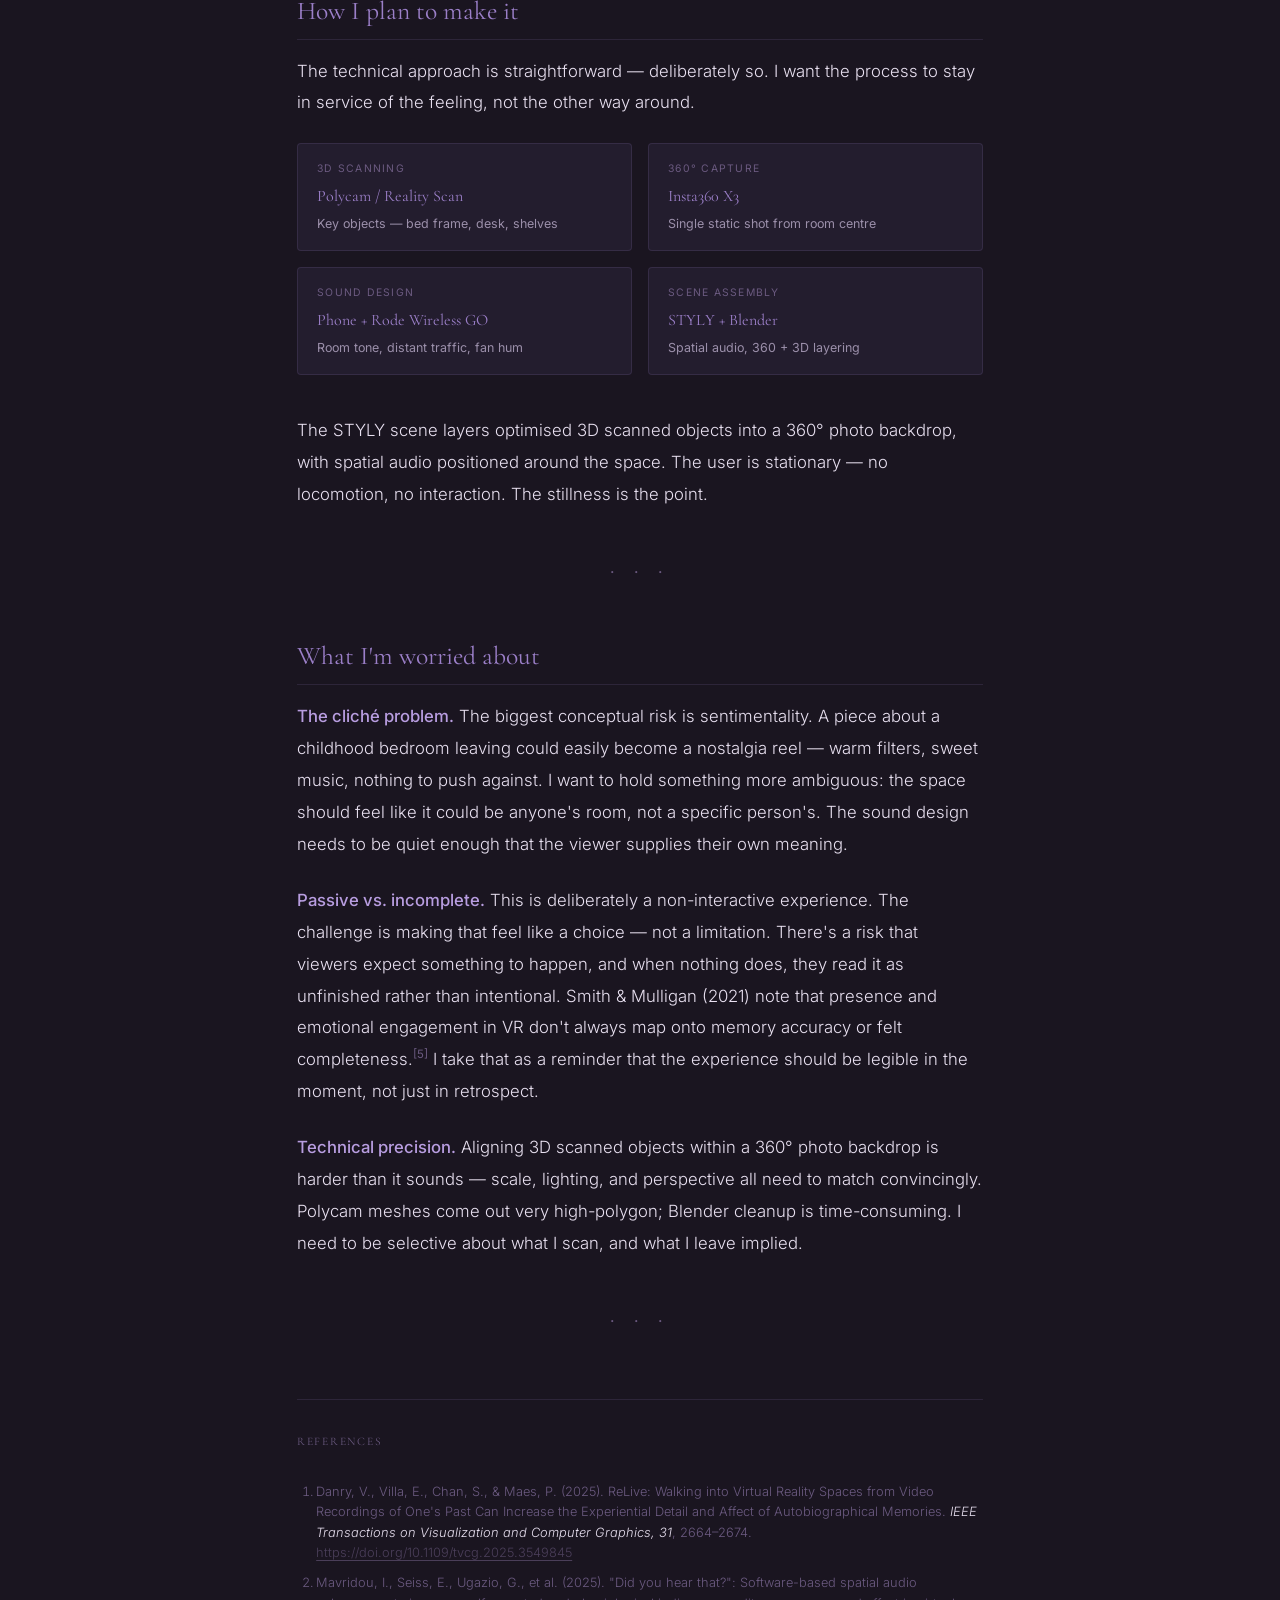
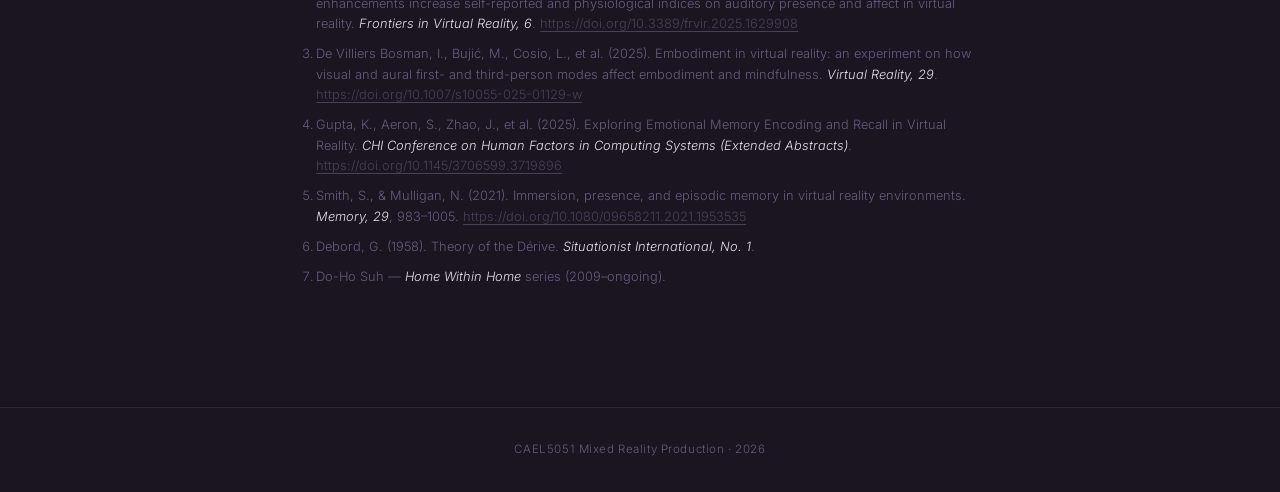
==== commit ceebcfc1: "artistic rewrite with real citations" ====
--- a/posts/the-last-afternoon.html
+++ b/posts/the-last-afternoon.html
@@ -10,37 +10,139 @@
   <link href="https://fonts.googleapis.com/css2?family=Cormorant+Garamond:ital,wght@0,300;0,400;0,600;1,300;1,400&family=Inter:wght@300;400;500&display=swap" rel="stylesheet" />
   <link rel="stylesheet" href="../style.css" />
   <style>
-    .hero-image {
-      width: 100%;
-      max-height: 520px;
-      object-fit: cover;
-      object-position: center 40%;
-      display: block;
-      filter: brightness(0.75) saturate(0.8);
-    }
+    /* ---- Hero image ---- */
     .hero-image-wrap {
       position: relative;
       overflow: hidden;
+      max-height: 580px;
       background: var(--bg-card);
+    }
+    .hero-image {
+      width: 100%;
+      max-height: 580px;
+      object-fit: cover;
+      object-position: center 35%;
+      display: block;
+      filter: brightness(0.65) saturate(0.75);
     }
     .hero-image-wrap::after {
       content: '';
       position: absolute;
       inset: 0;
-      background: linear-gradient(
-        to bottom,
-        transparent 40%,
-        var(--bg) 100%
-      );
+      background: linear-gradient(to bottom, transparent 45%, var(--bg) 100%);
       pointer-events: none;
     }
     .image-credit {
-      font-size: 0.68rem;
+      font-size: 0.65rem;
       color: var(--text-dim);
       text-align: right;
-      padding: 0.4rem 1rem;
-      font-weight: 300;
-      letter-spacing: 0.04em;
+      padding: 0.35rem 1.5rem;
+      font-style: italic;
+    }
+
+    /* ---- Artistic decorators ---- */
+    .ornament {
+      text-align: center;
+      color: var(--text-dim);
+      font-size: 1rem;
+      letter-spacing: 0.5em;
+      margin: 3rem 0;
+      user-select: none;
+    }
+
+    /* ---- Big pull quote ---- */
+    .pull-quote {
+      margin: 3.5rem 0;
+      padding: 0;
+      border: none;
+      text-align: center;
+      background: none;
+    }
+    .pull-quote p {
+      font-family: var(--font-serif) !important;
+      font-size: clamp(1.4rem, 3vw, 1.9rem) !important;
+      font-style: italic !important;
+      font-weight: 300 !important;
+      color: var(--gold) !important;
+      line-height: 1.5 !important;
+      margin-bottom: 0 !important;
+    }
+
+    /* ---- Inline footnote ref ---- */
+    .ref {
+      font-size: 0.72rem;
+      color: var(--text-dim);
+      vertical-align: super;
+      font-style: normal;
+      font-weight: 400;
+      letter-spacing: 0;
+    }
+
+    /* ---- Reference list ---- */
+    .ref-section {
+      margin-top: 4rem;
+      padding-top: 2rem;
+      border-top: 1px solid var(--border);
+    }
+    .ref-section h2 {
+      font-size: 0.72rem !important;
+      letter-spacing: 0.15em !important;
+      text-transform: uppercase !important;
+      color: var(--text-dim) !important;
+      border: none !important;
+      margin: 0 0 1.5rem !important;
+    }
+    .ref-section ol {
+      margin-left: 1.2rem;
+      counter-reset: none;
+    }
+    .ref-section li {
+      font-size: 0.8rem !important;
+      color: var(--text-dim) !important;
+      margin-bottom: 0.6rem;
+      line-height: 1.6 !important;
+    }
+    .ref-section a {
+      color: var(--text-dim);
+      text-decoration: underline;
+      text-underline-offset: 3px;
+      opacity: 0.6;
+    }
+
+    /* ---- Tool list (artistic) ---- */
+    .tool-grid {
+      display: grid;
+      grid-template-columns: 1fr 1fr;
+      gap: 1rem;
+      margin: 1.5rem 0 2.5rem;
+    }
+    .tool-item {
+      background: var(--bg-card);
+      border: 1px solid var(--border);
+      border-radius: 4px;
+      padding: 1rem 1.2rem;
+    }
+    .tool-item .tool-label {
+      font-size: 0.65rem;
+      letter-spacing: 0.12em;
+      text-transform: uppercase;
+      color: var(--text-dim);
+      display: block;
+      margin-bottom: 0.3rem;
+    }
+    .tool-item .tool-name {
+      font-family: var(--font-serif);
+      font-size: 1rem;
+      font-weight: 400;
+      color: var(--gold);
+    }
+    .tool-item .tool-note {
+      font-size: 0.78rem;
+      color: var(--text-muted);
+      margin-top: 0.2rem;
+    }
+    @media (max-width: 580px) {
+      .tool-grid { grid-template-columns: 1fr; }
     }
   </style>
 </head>
@@ -55,6 +157,7 @@
 
   <article>
 
+    <!-- Post header -->
     <header class="post-header">
       <a href="../index.html" class="back-link">← Back to journal</a>
       <div class="post-meta">
@@ -62,161 +165,115 @@
         <span class="post-date">Week 10 — May 2026</span>
       </div>
       <h1>Project 2 Proposal:<br /><em>"The Last Afternoon"</em></h1>
-      <p class="post-subtitle">A mixed reality experience reconstructing a moment suspended between existence and memory.</p>
+      <p class="post-subtitle">A mixed reality experience that reconstructs a moment suspended between existence and memory.</p>
     </header>
 
+    <!-- Hero image -->
     <div class="hero-image-wrap">
-      <img class="hero-image" src="../Pic/image.png" alt="An empty room with afternoon light pouring through a doorway — a single chair at the threshold." />
+      <img class="hero-image" src="../Pic/image.png"
+        alt="An empty room with afternoon light pouring through a doorway — a single chair at the threshold." />
     </div>
     <p class="image-credit">Photo via Unsplash — free to use</p>
 
+    <!-- Article body -->
     <div class="post-body">
 
-      <h2>The Concept</h2>
-
-      <p>There is a specific kind of grief that has no name — the feeling of standing in a room you are about to leave forever, knowing that every familiar object around you will soon belong to someone else. You can see everything clearly, but it already feels like a memory.</p>
-
-      <blockquote><p>"The room won't exist anymore. But for 2–3 minutes in VR, you'll be the last person to stand in it."</p></blockquote>
-
-      <p><strong>"The Last Afternoon"</strong> is a mixed reality experience set inside a childhood bedroom on the final afternoon before a family moves out. The room is intact — furniture, scattered objects, afternoon light through the window — but it is also somehow already gone. The user stands in the centre of this space, unable to interact, simply <em>present</em> in a moment that is suspended between existence and memory.</p>
-
-      <p>The experience lasts approximately <strong>2–3 minutes</strong>. There is no narrative arc, no beginning or end. Only the moment itself — ambient sound, soft light, the texture of familiar things — looping gently, like a photograph you can walk inside.</p>
-
-      <hr />
-
-      <h2>Connection to Course Concepts</h2>
-
-      <h3>Psychogeography &amp; the Emotional Weight of Space</h3>
-
-      <p>Guy Debord's psychogeography asks: <em>how do specific spaces shape our emotions and behaviour?</em> This project takes that question literally — it reconstructs a space that no longer exists, asking the viewer to feel its emotional weight through VR presence rather than physical navigation.</p>
-
-      <p>Where the <em>dérive</em> involves moving through unknown urban space, this project inverts that movement: the user is <strong>fixed</strong> in a deeply familiar space that has become strange. Immobility as a formal choice. The room you knew becomes the room you drift through emotionally.</p>
-
-      <h3>Do-Ho Suh and the Portability of Home</h3>
-
-      <p>The Korean artist Do-Ho Suh creates fabric replicas of architectural spaces — homes, corridors, staircases — that can be folded, packed, and carried. His work explores how a space continues to exist in the body and memory long after it is physically gone.</p>
-
-      <p><em>"The Last Afternoon"</em> shares this impulse: using 3D scanning technology to <em>carry</em> a space into VR — not as documentation, but as an emotional artifact.</p>
-
-      <h3>Henri Cartier-Bresson's Decisive Moment</h3>
-
-      <p>Cartier-Bresson believed that photography could capture a <em>decisive moment</em> — a single instant where form, content, and meaning align perfectly. But what if a decisive moment is <strong>slow</strong>? What if it lasts an entire afternoon?</p>
-
-      <p>This project treats the 1–5 minute MR experience as an extended decisive moment — one that the viewer inhabits rather than observes.</p>
-
-      <h3>Presence and Embodiment</h3>
-
-      <p>The central design question is: <em>what makes the user feel present in this space?</em></p>
-
-      <p>Rather than interaction or movement, I am interested in <strong>passive presence</strong> — the uncanny feeling of being placed into someone else's intimate memory. The spatial audio design will be critical here: the faint creak of the building, distant street sounds, the hum of an old fan. These ambient sound layers build <em>embodiment</em> — the sense that your body belongs in this space — without requiring any explicit interaction.</p>
-
-      <hr />
-
-      <h2>Technical Plan</h2>
-
-      <h3>Content Acquisition Tools</h3>
-
-      <table>
-        <thead>
-          <tr>
-            <th>Asset Type</th>
-            <th>Tool</th>
-            <th>Notes</th>
-          </tr>
-        </thead>
-        <tbody>
-          <tr>
-            <td>3D scanned objects</td>
-            <td><strong>Polycam</strong> / Reality Scan</td>
-            <td>Key objects — bed frame, desk, shelves</td>
-          </tr>
-          <tr>
-            <td>360° environmental capture</td>
-            <td><strong>Insta360 X3</strong></td>
-            <td>Single static shot from centre of room</td>
-          </tr>
-          <tr>
-            <td>Ambient sound</td>
-            <td>Phone recorder + Rode Wireless GO</td>
-            <td>Room tone, distant traffic, fan hum</td>
-          </tr>
-          <tr>
-            <td>Voice-over (optional)</td>
-            <td>Recorded narration</td>
-            <td>1–2 sentences, as if thinking aloud</td>
-          </tr>
-        </tbody>
-      </table>
-
-      <h3>Authoring Tools</h3>
-
-      <table>
-        <thead>
-          <tr>
-            <th>Stage</th>
-            <th>Tool</th>
-          </tr>
-        </thead>
-        <tbody>
-          <tr>
-            <td>3D model cleanup &amp; optimisation</td>
-            <td><strong>Blender</strong> (geometry cleanup, texture baking)</td>
-          </tr>
-          <tr>
-            <td>Scene assembly &amp; spatial audio</td>
-            <td><strong>STYLY</strong></td>
-          </tr>
-          <tr>
-            <td>360 video editing (if needed)</td>
-            <td>Adobe Premiere Pro (equirectangular workflow)</td>
-          </tr>
-        </tbody>
-      </table>
-
-      <h3>STYLY Scene Design</h3>
-
-      <ul>
-        <li>360° photo/video as the <strong>environmental backdrop</strong></li>
-        <li>Optimised 3D scanned objects <strong>layered into the 360 space</strong> for depth and tactility</li>
-        <li><strong>Spatial audio</strong> placed at key locations (window, door, fan) to create directional sound environment</li>
-        <li>Minimal or no locomotion — the user is <strong>stationary</strong> by design</li>
-      </ul>
-
-      <hr />
-
-      <h2>Anticipated Challenges</h2>
-
-      <h3>Technical</h3>
-      <ul>
-        <li><strong>3D scan optimisation:</strong> Scanned meshes from Polycam are typically very high-poly. Blender retopology and texture baking are time-consuming — I need to be selective about which objects to scan.</li>
-        <li><strong>360 + 3D object alignment:</strong> Placing 3D objects accurately within a 360 photo background requires careful matching of scale, lighting, and perspective.</li>
-        <li><strong>Spatial audio in STYLY:</strong> Testing audio falloff requires iteration in-headset, depending on equipment loan availability.</li>
-      </ul>
-
-      <h3>Conceptual</h3>
-      <ul>
-        <li><strong>Avoiding nostalgia cliché:</strong> The risk is that the piece becomes sentimental rather than experiential. The design needs to hold ambiguity — this could be <em>anyone's</em> room, anyone's last afternoon.</li>
-        <li><strong>Passive vs. exploratory:</strong> This is deliberately a non-interactive experience. The challenge is making stillness feel intentional rather than incomplete.</li>
-      </ul>
-
-      <hr />
-
-      <h2>Development from Project 1</h2>
-
-      <p>Project 1 focused on capturing the <em>surface</em> qualities of a space — its visual and physical presence. Project 2 moves into the <strong>interior</strong> of a space: its emotional, temporal, and memorial dimensions. Where Project 1 asked "what does this place look like?", Project 2 asks "what does it feel like to have been here?"</p>
-
-      <p>Technically, this builds on 3D scanning and STYLY skills developed in Project 1, but extends into spatial audio design and 360 integration — areas I plan to develop specifically for this project.</p>
-
-      <div class="references">
-        <h2>References &amp; Case Studies</h2>
-        <ul>
-          <li>Debord, G. (1958). "Theory of the Dérive." <em>Situationist International</em>, No. 1.</li>
-          <li>Do-Ho Suh — <em>Home Within Home</em> series (2009–ongoing)</li>
-          <li>Cartier-Bresson, H. (1952). <em>The Decisive Moment</em>. Simon &amp; Schuster.</li>
-          <li>Char Davies — <em>Osmose</em> (1995): presence through breath-based navigation</li>
-          <li>Rachel Whiteread — <em>Ghost</em> (1990): casting the interior of domestic space</li>
-          <li>Goro Fujita — <em>A Moment in Time</em> (Quill VR animation, portrait-style life narrative)</li>
-        </ul>
+      <!-- Concept -->
+      <p>There is a specific kind of grief that has no name.</p>
+
+      <p>It's the feeling of standing in a room you are about to leave forever — knowing that every familiar object around you will soon belong to someone else, or to no one. You can see everything clearly. But it already feels like a memory.</p>
+
+      <div class="pull-quote">
+        <p>"The room won't exist anymore.<br />But for 2–3 minutes in VR,<br />you'll be the last person to stand in it."</p>
+      </div>
+
+      <p><strong>"The Last Afternoon"</strong> is a mixed reality experience set inside a childhood bedroom on the final afternoon before a family moves out. The room is intact — furniture, scattered objects, afternoon light through the window. But it is also somehow already gone.</p>
+
+      <p>The user stands at the centre of this space for approximately <strong>2–3 minutes</strong>. There is no narrative. No beginning or end. Only the moment itself — ambient sound, soft light, the texture of familiar things — looping gently, like a photograph you can walk inside.</p>
+
+      <div class="ornament">· · ·</div>
+
+      <!-- Why it matters -->
+      <h2>Why this idea</h2>
+
+      <p>The project assignment asks us to think about <em>"a moment in time"</em> — not as a literal clock event, but as something felt: a transition, a suspension, a routine that means something bigger. This piece is about the threshold between having and losing. The longest short moment.</p>
+
+      <p>Recent research on VR and memory is part of what made this concept feel worth pursuing. A 2025 study by Danry et al. found that walking through personal spaces reconstructed in VR — spaces built from video recordings of someone's past — significantly increased the sense of <em>"travelling back,"</em> the vividness of recalled memories, and their emotional intensity, compared to simply watching the same footage on a flat screen.<span class="ref">[1]</span></p>
+
+      <p>That idea stays with me: that a space you can stand inside does something to memory that a screen cannot. This project tries to make that into an experience — not a therapeutic tool, but an artistic one.</p>
+
+      <div class="ornament">· · ·</div>
+
+      <!-- Course concepts -->
+      <h2>What I'm connecting this to</h2>
+
+      <p><strong>Psychogeography.</strong> Guy Debord's psychogeography asks how specific environments shape our emotions and behaviour. This project reconstructs a space that no longer exists, asking: can you <em>feel</em> a place through VR presence the same way you once felt it in real life? The <em>dérive</em> involves drifting through unknown urban space. This project inverts that — the user is fixed, immobile, inside deeply familiar space that has become strange.</p>
+
+      <p><strong>Do-Ho Suh.</strong> The Korean artist creates fabric replicas of homes, corridors, stairwells — spaces that can be folded and carried. His work is about how a space continues to live in the body long after it is physically gone. I'm doing something analogous using 3D scanning: not to document a space, but to carry it forward as an emotional artifact.</p>
+
+      <p><strong>Presence and embodiment.</strong> The central design question is what makes the user feel genuinely <em>present</em> in this space — not just inside a picture, but inside a place. Spatial audio plays a key role here. Research by Mavridou et al. (2025) found that spatial audio enhancements in VR measurably increased both self-reported presence and physiological arousal — particularly when the audio was rich and task-relevant.<span class="ref">[2]</span> For this piece, that means the faint creak of the building, the hum of an old fan, the distant sound of traffic. Sound you don't consciously notice — until it stops.</p>
+
+      <p>Importantly, embodiment in VR is a more fragile thing than presence. Bosman et al. (2025) found that while visual perspective strongly influences body ownership, audio perspective alone does not reliably change how grounded users feel in their virtual bodies.<span class="ref">[3]</span> This is actually useful design information: it tells me that the <em>visual</em> design of this space — how the room is framed, where the user stands, what they can and can't see — matters as much as the sound.</p>
+
+      <p>Gupta et al. (2025) add another layer: spatial familiarity in VR scenes improved vividness, accessibility, and emotional intensity of recalled memories.<span class="ref">[4]</span> The room in this piece is deliberately generic enough to feel like <em>anyone's</em> room — but specific enough to feel like a real one.</p>
+
+      <div class="ornament">· · ·</div>
+
+      <!-- Tools -->
+      <h2>How I plan to make it</h2>
+
+      <p>The technical approach is straightforward — deliberately so. I want the process to stay in service of the feeling, not the other way around.</p>
+
+      <div class="tool-grid">
+        <div class="tool-item">
+          <span class="tool-label">3D Scanning</span>
+          <div class="tool-name">Polycam / Reality Scan</div>
+          <div class="tool-note">Key objects — bed frame, desk, shelves</div>
+        </div>
+        <div class="tool-item">
+          <span class="tool-label">360° Capture</span>
+          <div class="tool-name">Insta360 X3</div>
+          <div class="tool-note">Single static shot from room centre</div>
+        </div>
+        <div class="tool-item">
+          <span class="tool-label">Sound Design</span>
+          <div class="tool-name">Phone + Rode Wireless GO</div>
+          <div class="tool-note">Room tone, distant traffic, fan hum</div>
+        </div>
+        <div class="tool-item">
+          <span class="tool-label">Scene Assembly</span>
+          <div class="tool-name">STYLY + Blender</div>
+          <div class="tool-note">Spatial audio, 360 + 3D layering</div>
+        </div>
+      </div>
+
+      <p>The STYLY scene layers optimised 3D scanned objects into a 360° photo backdrop, with spatial audio positioned around the space. The user is stationary — no locomotion, no interaction. The stillness is the point.</p>
+
+      <div class="ornament">· · ·</div>
+
+      <!-- Challenges -->
+      <h2>What I'm worried about</h2>
+
+      <p><strong>The cliché problem.</strong> The biggest conceptual risk is sentimentality. A piece about a childhood bedroom leaving could easily become a nostalgia reel — warm filters, sweet music, nothing to push against. I want to hold something more ambiguous: the space should feel like it could be anyone's room, not a specific person's. The sound design needs to be quiet enough that the viewer supplies their own meaning.</p>
+
+      <p><strong>Passive vs. incomplete.</strong> This is deliberately a non-interactive experience. The challenge is making that feel like a choice — not a limitation. There's a risk that viewers expect something to happen, and when nothing does, they read it as unfinished rather than intentional. Smith & Mulligan (2021) note that presence and emotional engagement in VR don't always map onto memory accuracy or felt completeness.<span class="ref">[5]</span> I take that as a reminder that the experience should be legible in the moment, not just in retrospect.</p>
+
+      <p><strong>Technical precision.</strong> Aligning 3D scanned objects within a 360° photo backdrop is harder than it sounds — scale, lighting, and perspective all need to match convincingly. Polycam meshes come out very high-polygon; Blender cleanup is time-consuming. I need to be selective about what I scan, and what I leave implied.</p>
+
+      <div class="ornament">· · ·</div>
+
+      <!-- References -->
+      <div class="ref-section">
+        <h2>References</h2>
+        <ol>
+          <li>Danry, V., Villa, E., Chan, S., &amp; Maes, P. (2025). ReLive: Walking into Virtual Reality Spaces from Video Recordings of One's Past Can Increase the Experiential Detail and Affect of Autobiographical Memories. <em>IEEE Transactions on Visualization and Computer Graphics, 31</em>, 2664–2674. <a href="https://doi.org/10.1109/tvcg.2025.3549845" target="_blank">https://doi.org/10.1109/tvcg.2025.3549845</a></li>
+          <li>Mavridou, I., Seiss, E., Ugazio, G., et al. (2025). "Did you hear that?": Software-based spatial audio enhancements increase self-reported and physiological indices on auditory presence and affect in virtual reality. <em>Frontiers in Virtual Reality, 6</em>. <a href="https://doi.org/10.3389/frvir.2025.1629908" target="_blank">https://doi.org/10.3389/frvir.2025.1629908</a></li>
+          <li>De Villiers Bosman, I., Bujić, M., Cosio, L., et al. (2025). Embodiment in virtual reality: an experiment on how visual and aural first- and third-person modes affect embodiment and mindfulness. <em>Virtual Reality, 29</em>. <a href="https://doi.org/10.1007/s10055-025-01129-w" target="_blank">https://doi.org/10.1007/s10055-025-01129-w</a></li>
+          <li>Gupta, K., Aeron, S., Zhao, J., et al. (2025). Exploring Emotional Memory Encoding and Recall in Virtual Reality. <em>CHI Conference on Human Factors in Computing Systems (Extended Abstracts)</em>. <a href="https://doi.org/10.1145/3706599.3719896" target="_blank">https://doi.org/10.1145/3706599.3719896</a></li>
+          <li>Smith, S., &amp; Mulligan, N. (2021). Immersion, presence, and episodic memory in virtual reality environments. <em>Memory, 29</em>, 983–1005. <a href="https://doi.org/10.1080/09658211.2021.1953535" target="_blank">https://doi.org/10.1080/09658211.2021.1953535</a></li>
+          <li>Debord, G. (1958). Theory of the Dérive. <em>Situationist International, No. 1</em>.</li>
+          <li>Do-Ho Suh — <em>Home Within Home</em> series (2009–ongoing).</li>
+        </ol>
       </div>
 
     </div>
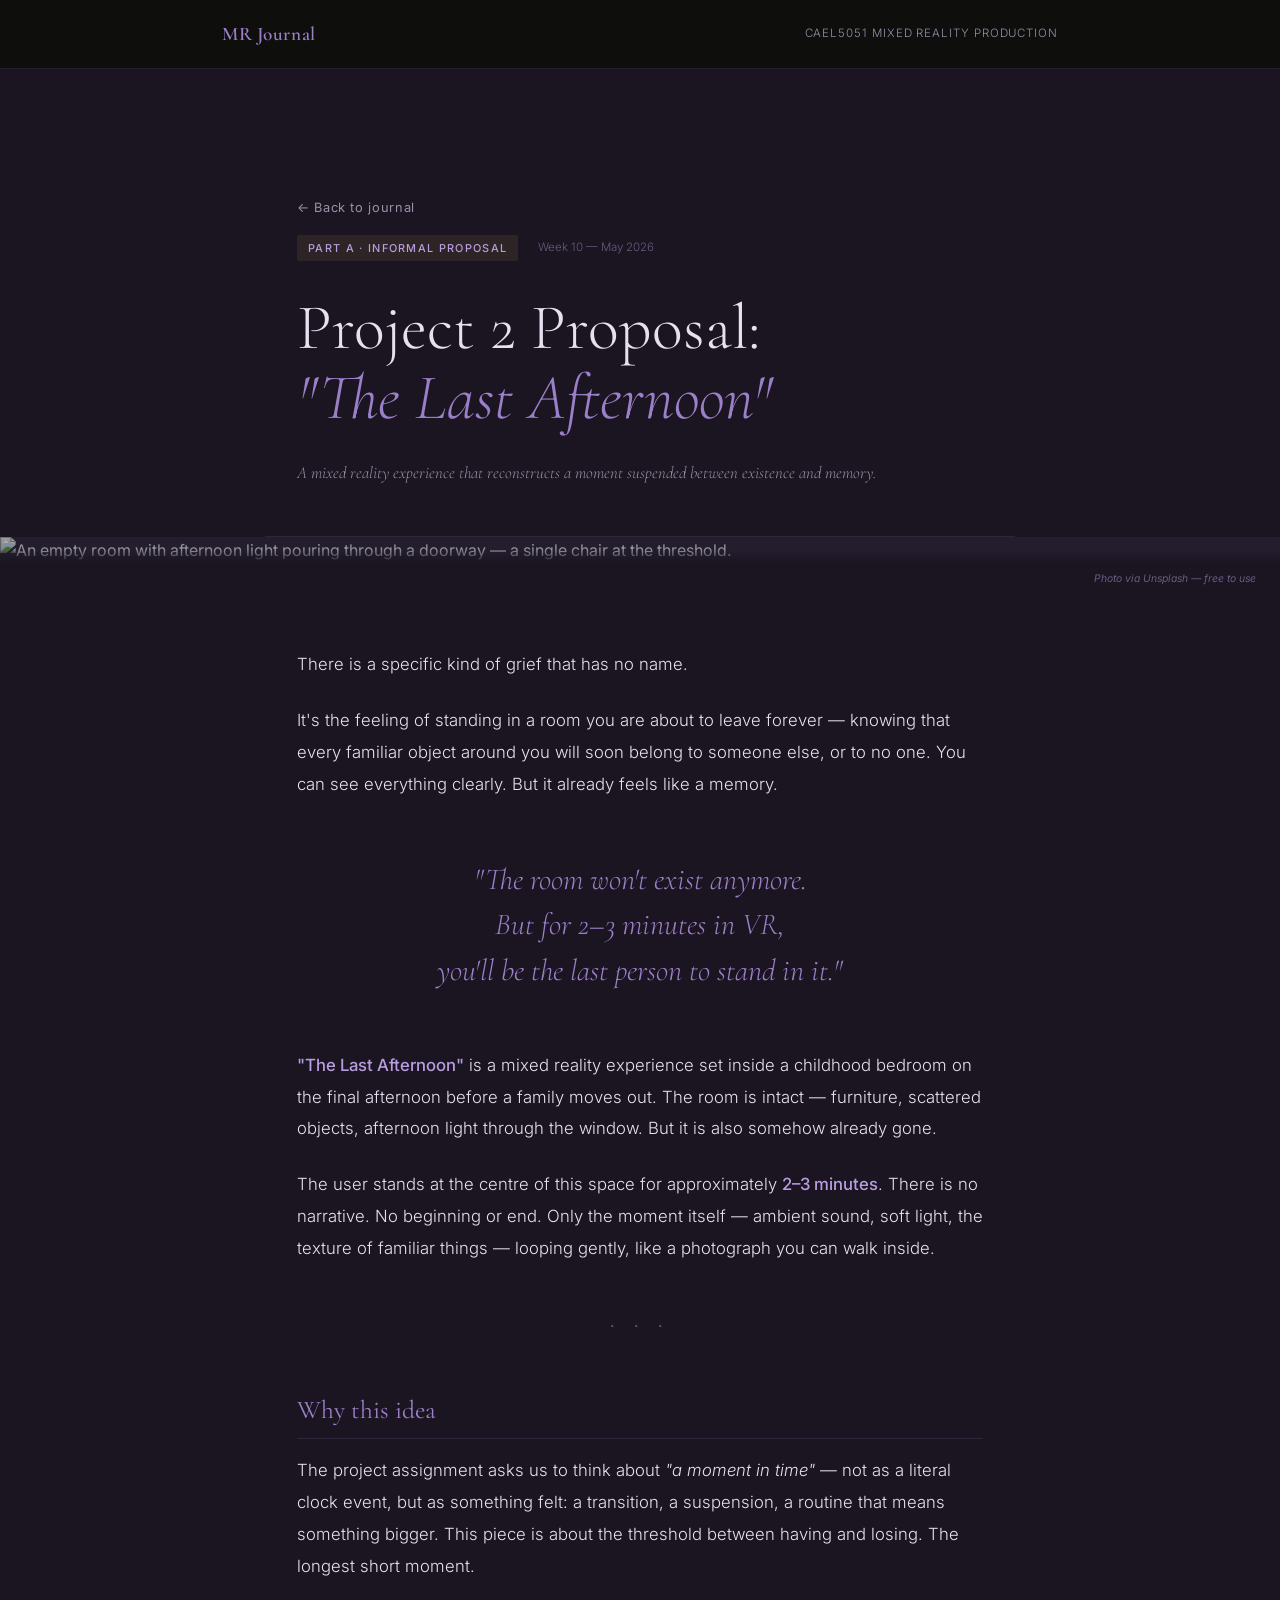
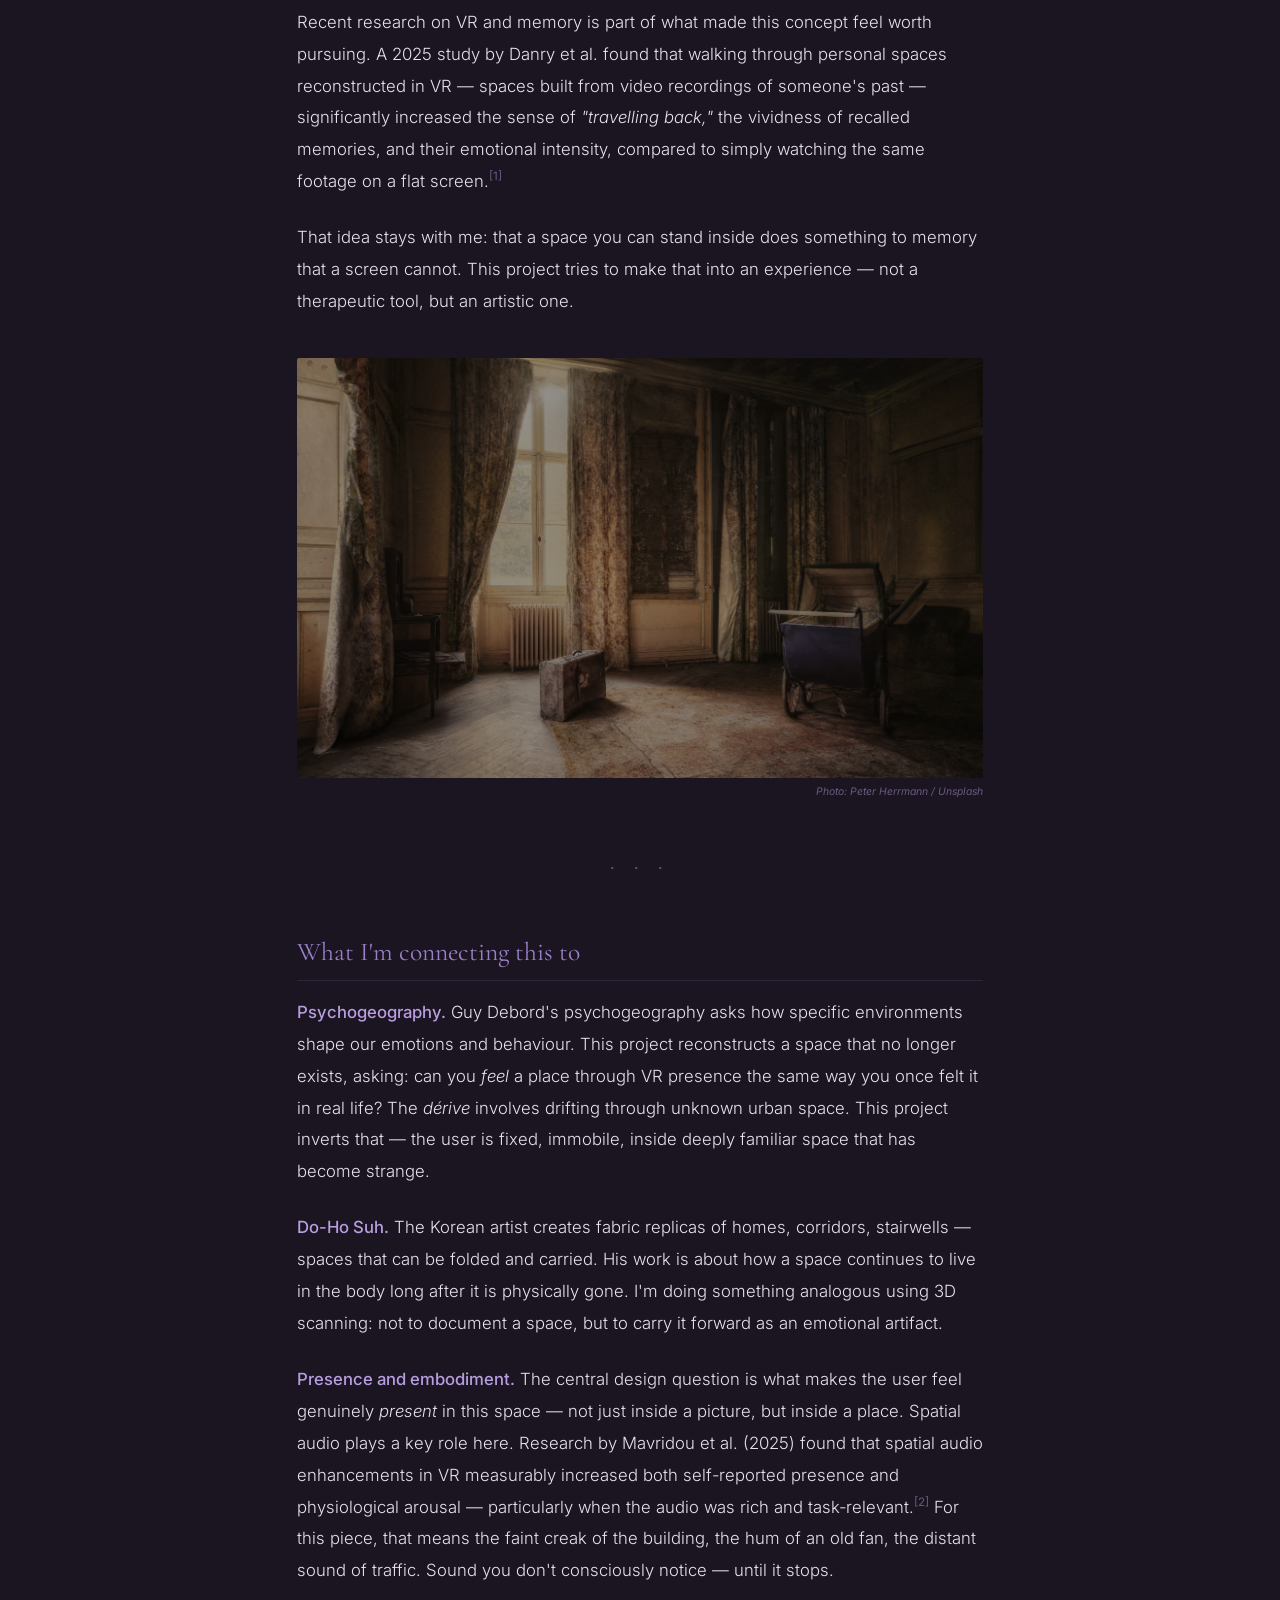
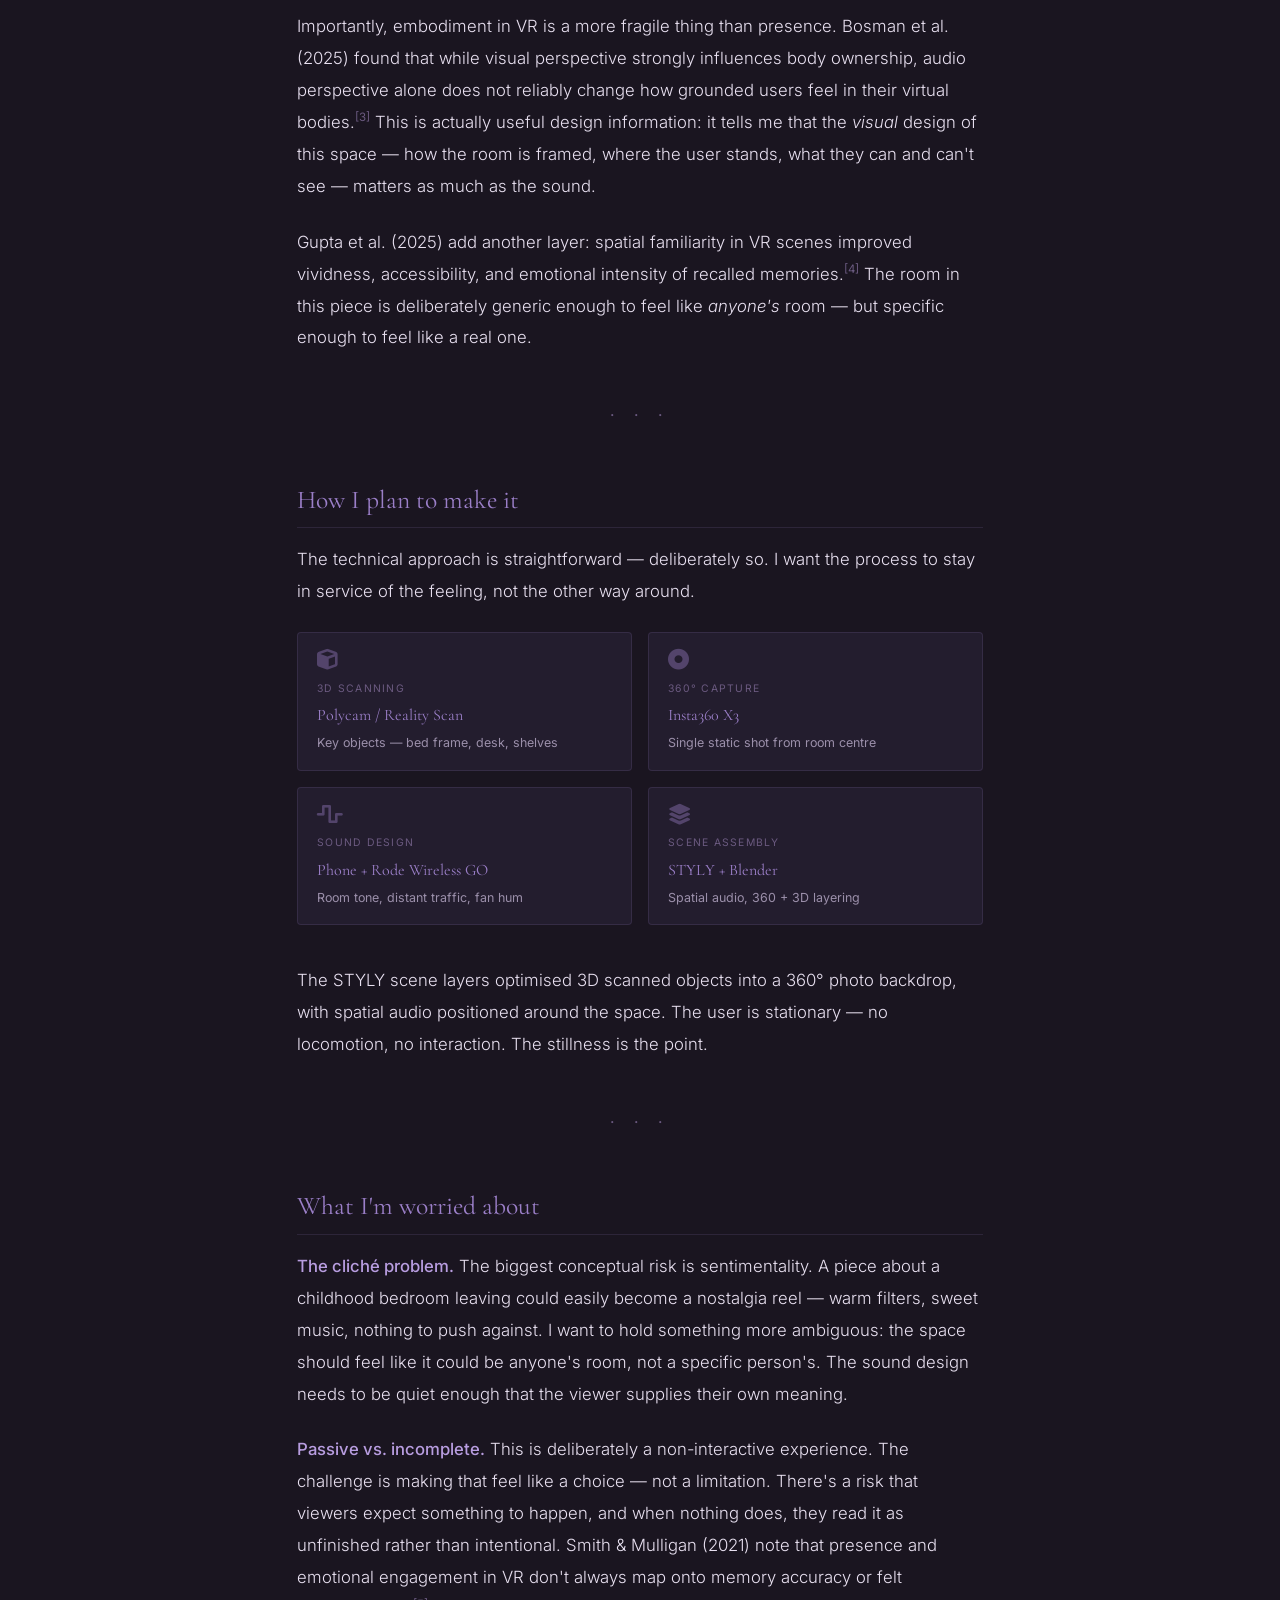
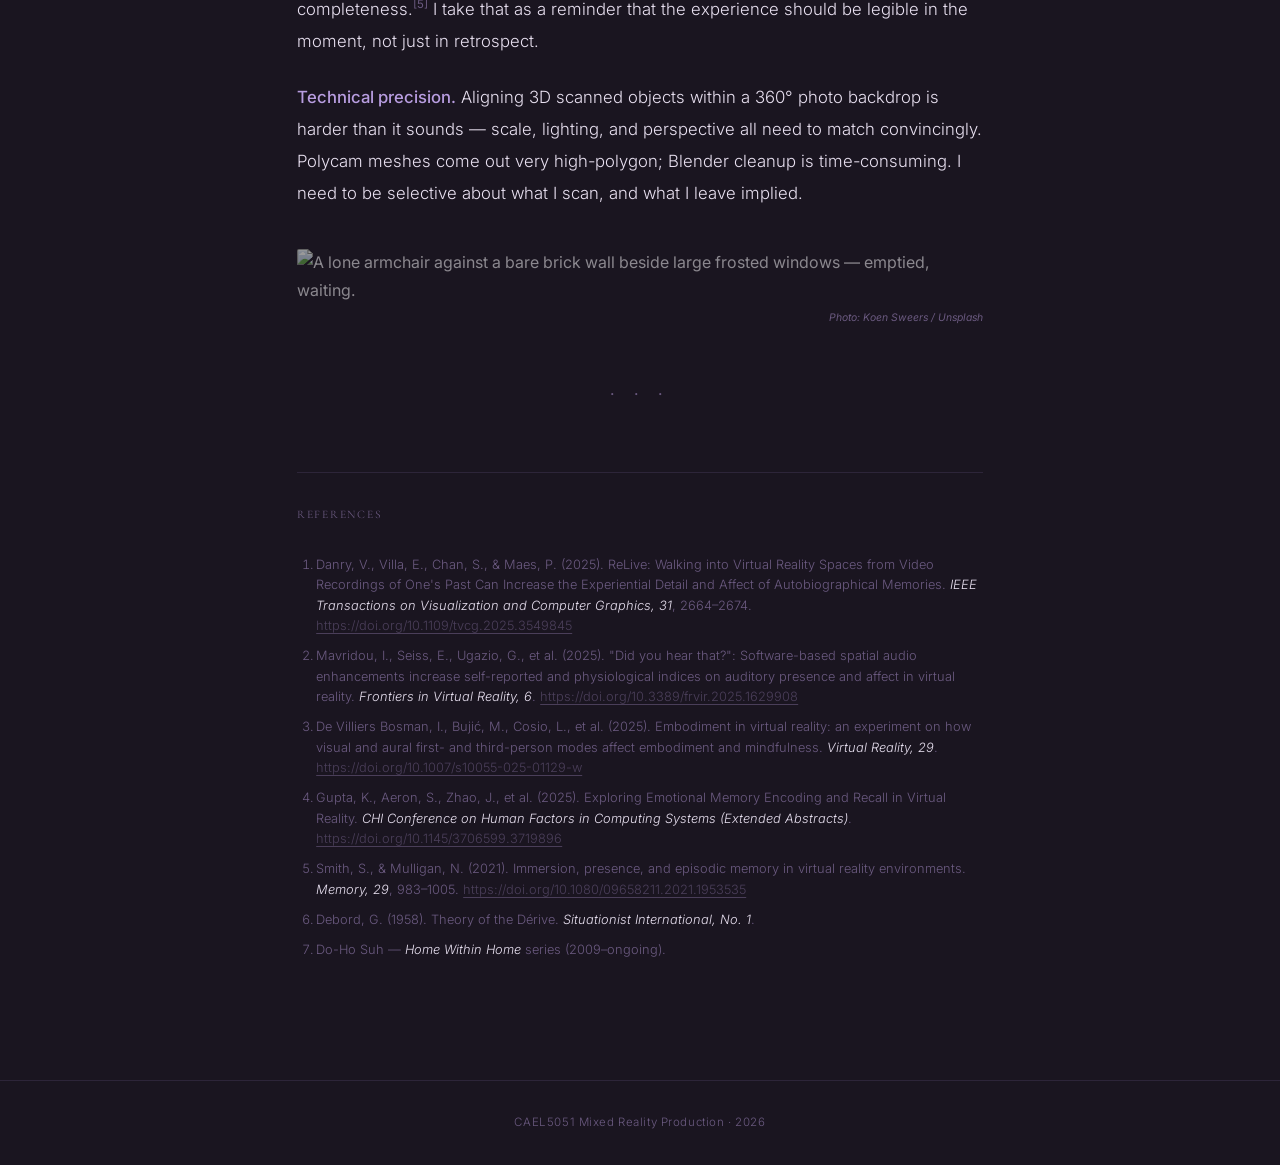
==== commit 30106d1a: "add icons and atmospheric photos" ====
--- a/posts/the-last-afternoon.html
+++ b/posts/the-last-afternoon.html
@@ -9,6 +9,7 @@
   <link rel="preconnect" href="https://fonts.gstatic.com" crossorigin />
   <link href="https://fonts.googleapis.com/css2?family=Cormorant+Garamond:ital,wght@0,300;0,400;0,600;1,300;1,400&family=Inter:wght@300;400;500&display=swap" rel="stylesheet" />
   <link rel="stylesheet" href="../style.css" />
+  <link rel="stylesheet" href="https://cdnjs.cloudflare.com/ajax/libs/font-awesome/6.5.0/css/all.min.css" />
   <style>
     /* ---- Hero image ---- */
     .hero-image-wrap {
@@ -143,6 +144,41 @@
     }
     @media (max-width: 580px) {
       .tool-grid { grid-template-columns: 1fr; }
+    }
+
+    /* ---- FA icon in tool card ---- */
+    .tool-icon {
+      font-size: 1.3rem;
+      color: var(--gold-dim);
+      margin-bottom: 0.6rem;
+      display: block;
+    }
+
+    /* ---- Mid-article atmospheric image ---- */
+    .article-image-wrap {
+      width: 100%;
+      margin: 2.5rem 0;
+      position: relative;
+      overflow: hidden;
+      border-radius: 2px;
+    }
+    .article-image {
+      width: 100%;
+      max-height: 420px;
+      object-fit: cover;
+      display: block;
+      filter: brightness(0.6) saturate(0.7);
+      transition: filter 0.4s ease;
+    }
+    .article-image:hover {
+      filter: brightness(0.75) saturate(0.9);
+    }
+    .article-image-wrap figcaption {
+      font-size: 0.65rem;
+      color: var(--text-dim);
+      text-align: right;
+      padding: 0.35rem 0;
+      font-style: italic;
     }
   </style>
 </head>
@@ -202,6 +238,12 @@
 
       <p>That idea stays with me: that a space you can stand inside does something to memory that a screen cannot. This project tries to make that into an experience — not a therapeutic tool, but an artistic one.</p>
 
+      <figure class="article-image-wrap">
+        <img class="article-image" src="../Pic/peter-herrmann-WAcyeJllpyY-unsplash.jpg"
+          alt="Abandoned room — golden afternoon light through torn curtains, an old suitcase on the floor." />
+        <figcaption>Photo: Peter Herrmann / Unsplash</figcaption>
+      </figure>
+
       <div class="ornament">· · ·</div>
 
       <!-- Course concepts -->
@@ -226,21 +268,25 @@
 
       <div class="tool-grid">
         <div class="tool-item">
+          <i class="fa-solid fa-cube tool-icon"></i>
           <span class="tool-label">3D Scanning</span>
           <div class="tool-name">Polycam / Reality Scan</div>
           <div class="tool-note">Key objects — bed frame, desk, shelves</div>
         </div>
         <div class="tool-item">
+          <i class="fa-solid fa-circle-dot tool-icon"></i>
           <span class="tool-label">360° Capture</span>
           <div class="tool-name">Insta360 X3</div>
           <div class="tool-note">Single static shot from room centre</div>
         </div>
         <div class="tool-item">
+          <i class="fa-solid fa-wave-square tool-icon"></i>
           <span class="tool-label">Sound Design</span>
           <div class="tool-name">Phone + Rode Wireless GO</div>
           <div class="tool-note">Room tone, distant traffic, fan hum</div>
         </div>
         <div class="tool-item">
+          <i class="fa-solid fa-layer-group tool-icon"></i>
           <span class="tool-label">Scene Assembly</span>
           <div class="tool-name">STYLY + Blender</div>
           <div class="tool-note">Spatial audio, 360 + 3D layering</div>
@@ -259,6 +305,12 @@
       <p><strong>Passive vs. incomplete.</strong> This is deliberately a non-interactive experience. The challenge is making that feel like a choice — not a limitation. There's a risk that viewers expect something to happen, and when nothing does, they read it as unfinished rather than intentional. Smith & Mulligan (2021) note that presence and emotional engagement in VR don't always map onto memory accuracy or felt completeness.<span class="ref">[5]</span> I take that as a reminder that the experience should be legible in the moment, not just in retrospect.</p>
 
       <p><strong>Technical precision.</strong> Aligning 3D scanned objects within a 360° photo backdrop is harder than it sounds — scale, lighting, and perspective all need to match convincingly. Polycam meshes come out very high-polygon; Blender cleanup is time-consuming. I need to be selective about what I scan, and what I leave implied.</p>
+
+      <figure class="article-image-wrap">
+        <img class="article-image" src="../Pic/koen-sweers-jbB6SMkz1ls-unsplash.jpg"
+          alt="A lone armchair against a bare brick wall beside large frosted windows — emptied, waiting." />
+        <figcaption>Photo: Koen Sweers / Unsplash</figcaption>
+      </figure>
 
       <div class="ornament">· · ·</div>
 
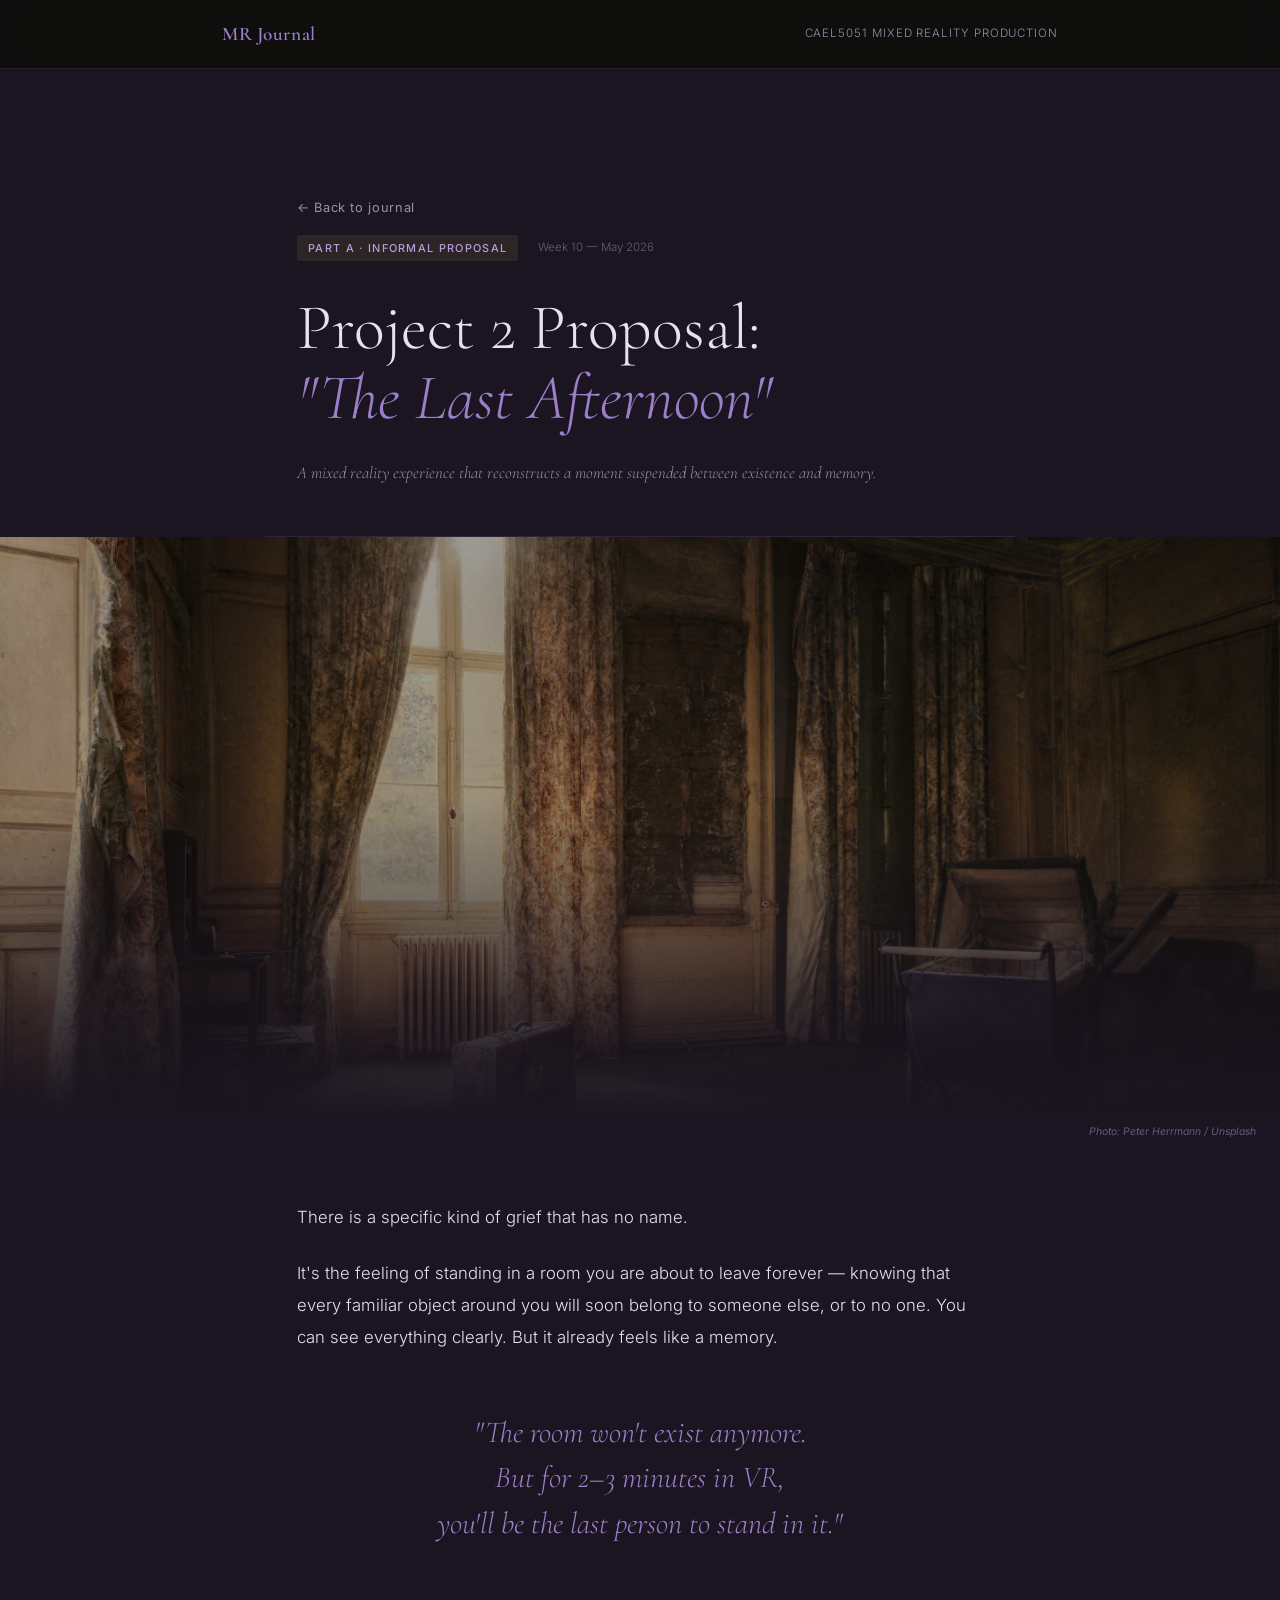
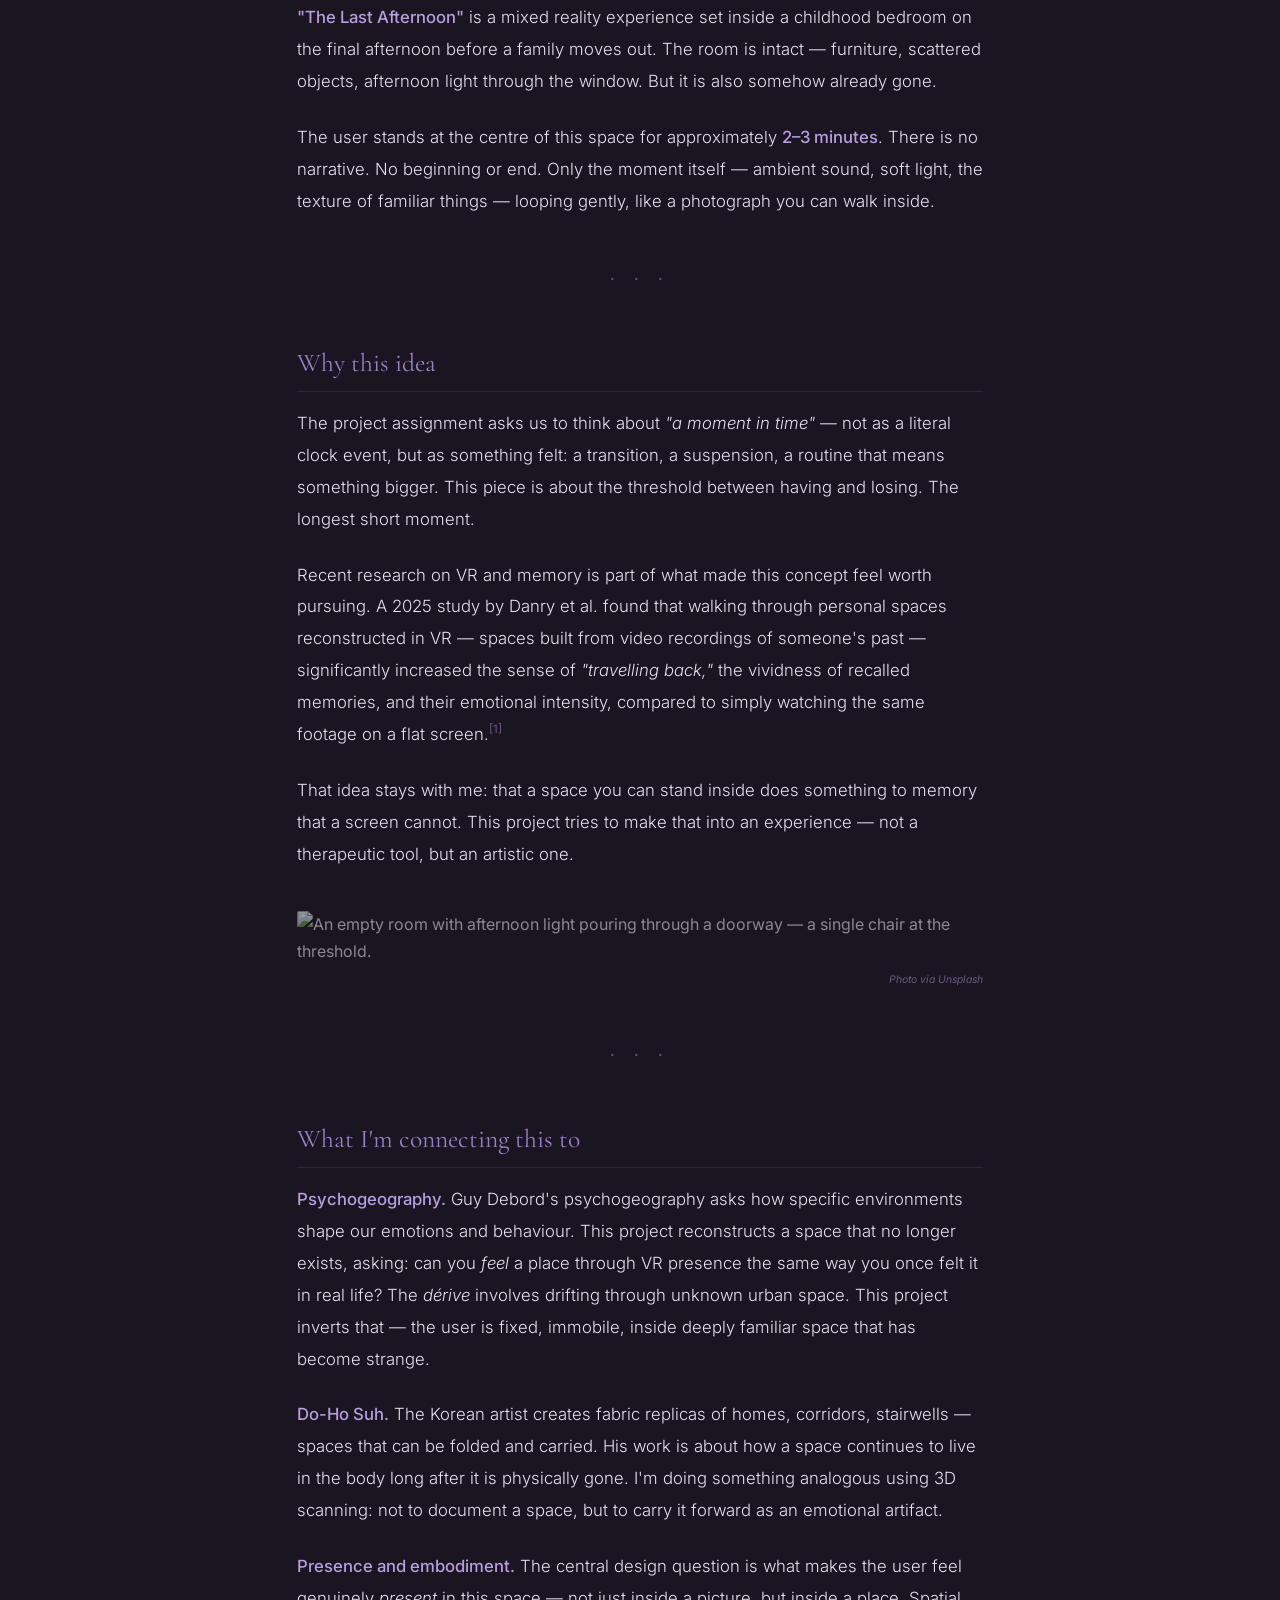
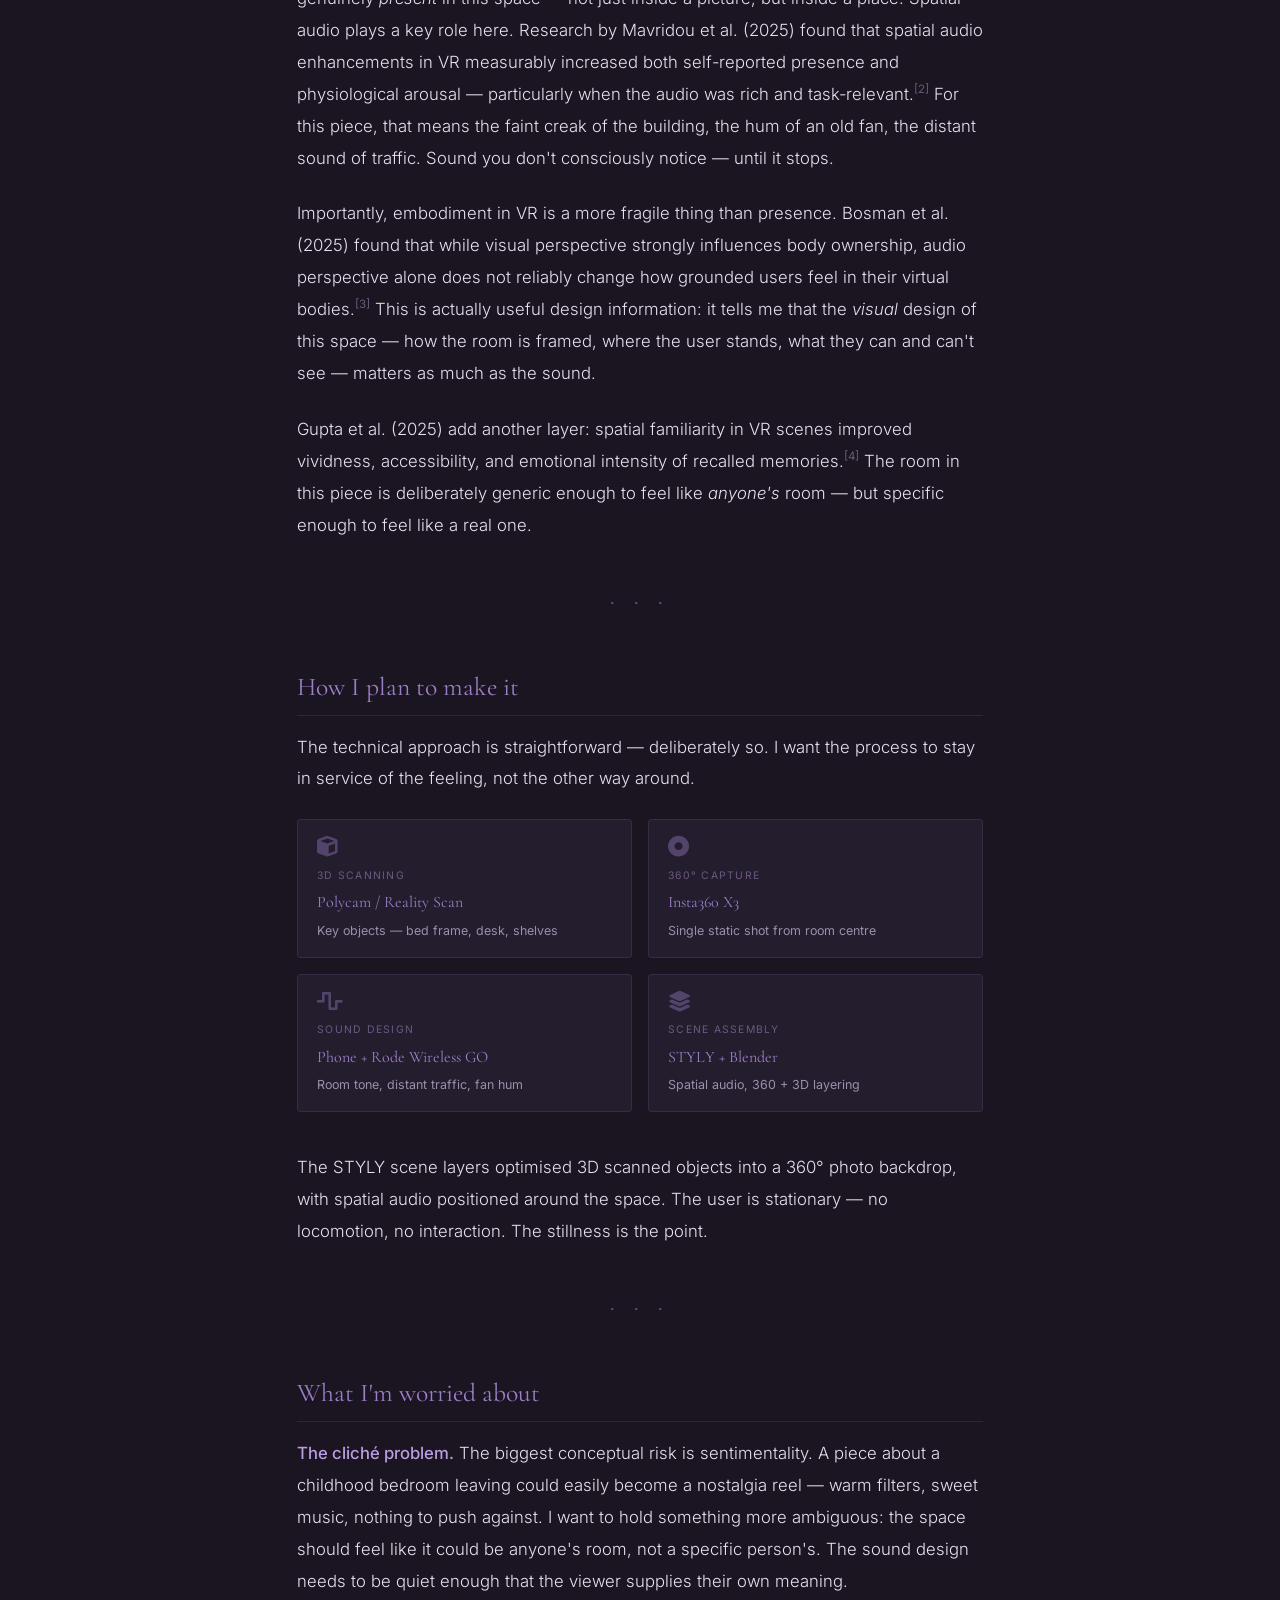
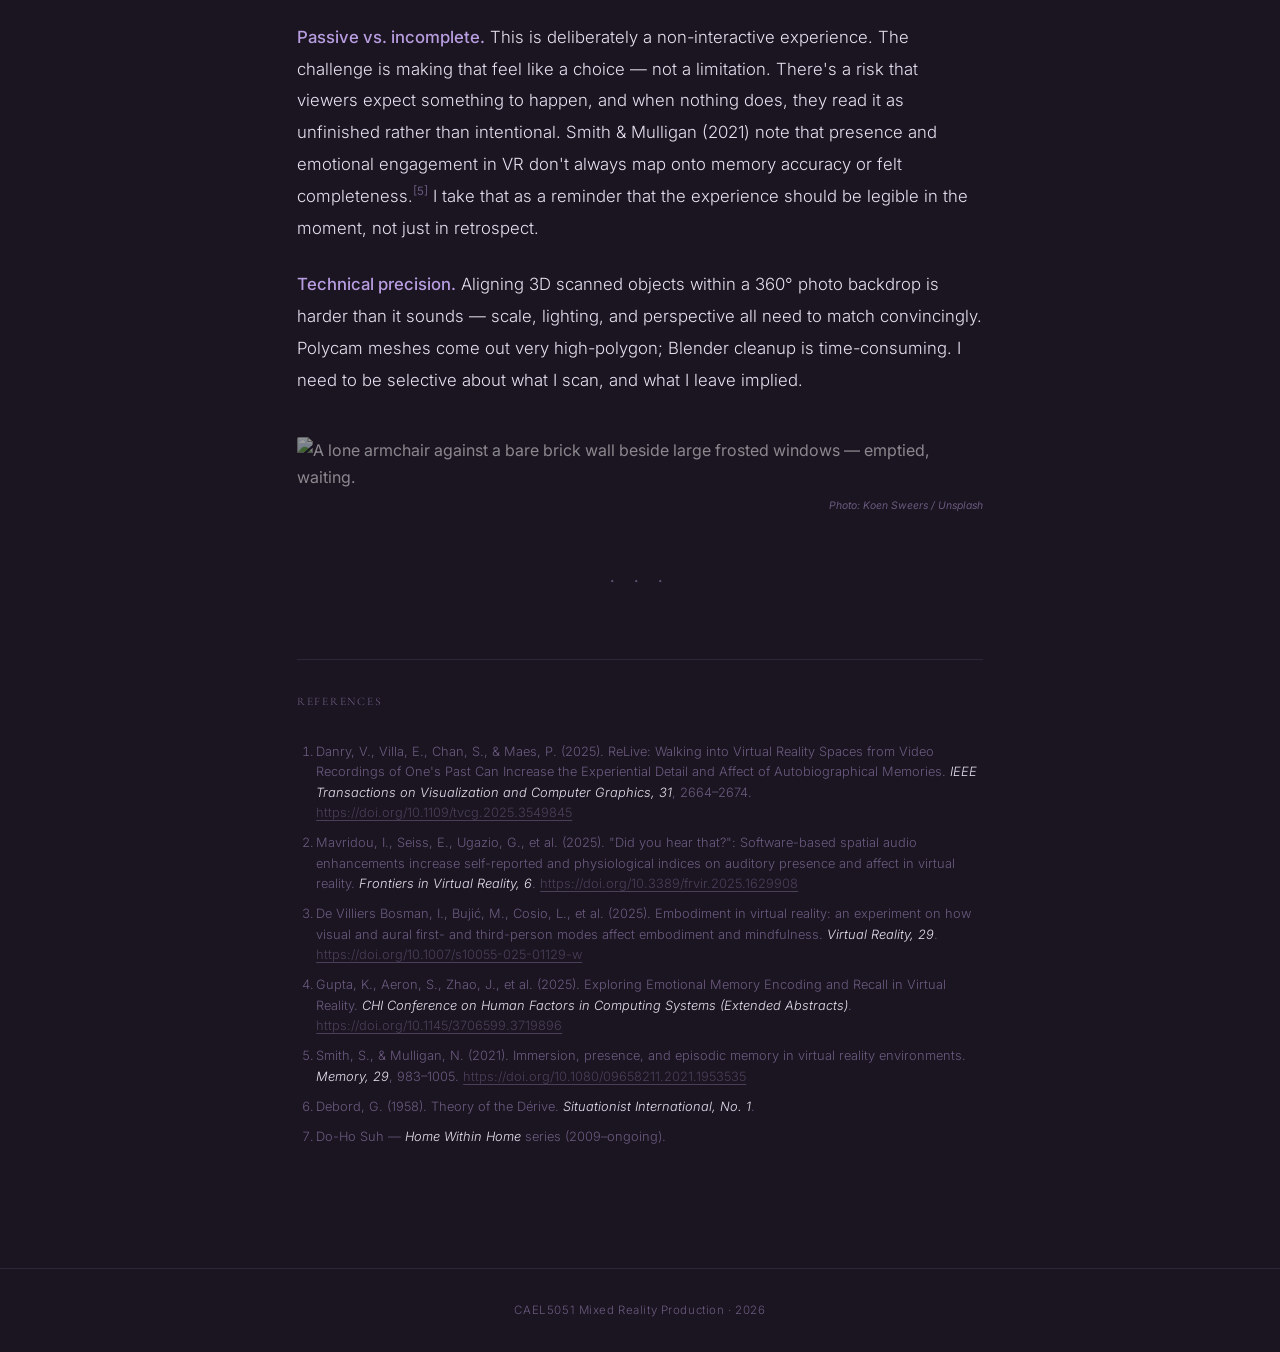
==== commit 2c55078a: "fix hero: use landscape image" ====
--- a/posts/the-last-afternoon.html
+++ b/posts/the-last-afternoon.html
@@ -166,6 +166,7 @@
       width: 100%;
       max-height: 420px;
       object-fit: cover;
+      object-position: center 55%;
       display: block;
       filter: brightness(0.6) saturate(0.7);
       transition: filter 0.4s ease;
@@ -206,10 +207,10 @@
 
     <!-- Hero image -->
     <div class="hero-image-wrap">
-      <img class="hero-image" src="../Pic/image.png"
-        alt="An empty room with afternoon light pouring through a doorway — a single chair at the threshold." />
+      <img class="hero-image" src="../Pic/peter-herrmann-WAcyeJllpyY-unsplash.jpg"
+        alt="Abandoned golden room — afternoon light through curtains, an old suitcase on the floor." />
     </div>
-    <p class="image-credit">Photo via Unsplash — free to use</p>
+    <p class="image-credit">Photo: Peter Herrmann / Unsplash</p>
 
     <!-- Article body -->
     <div class="post-body">
@@ -239,9 +240,9 @@
       <p>That idea stays with me: that a space you can stand inside does something to memory that a screen cannot. This project tries to make that into an experience — not a therapeutic tool, but an artistic one.</p>
 
       <figure class="article-image-wrap">
-        <img class="article-image" src="../Pic/peter-herrmann-WAcyeJllpyY-unsplash.jpg"
-          alt="Abandoned room — golden afternoon light through torn curtains, an old suitcase on the floor." />
-        <figcaption>Photo: Peter Herrmann / Unsplash</figcaption>
+        <img class="article-image" src="../Pic/image.png"
+          alt="An empty room with afternoon light pouring through a doorway — a single chair at the threshold." />
+        <figcaption>Photo via Unsplash</figcaption>
       </figure>
 
       <div class="ornament">· · ·</div>
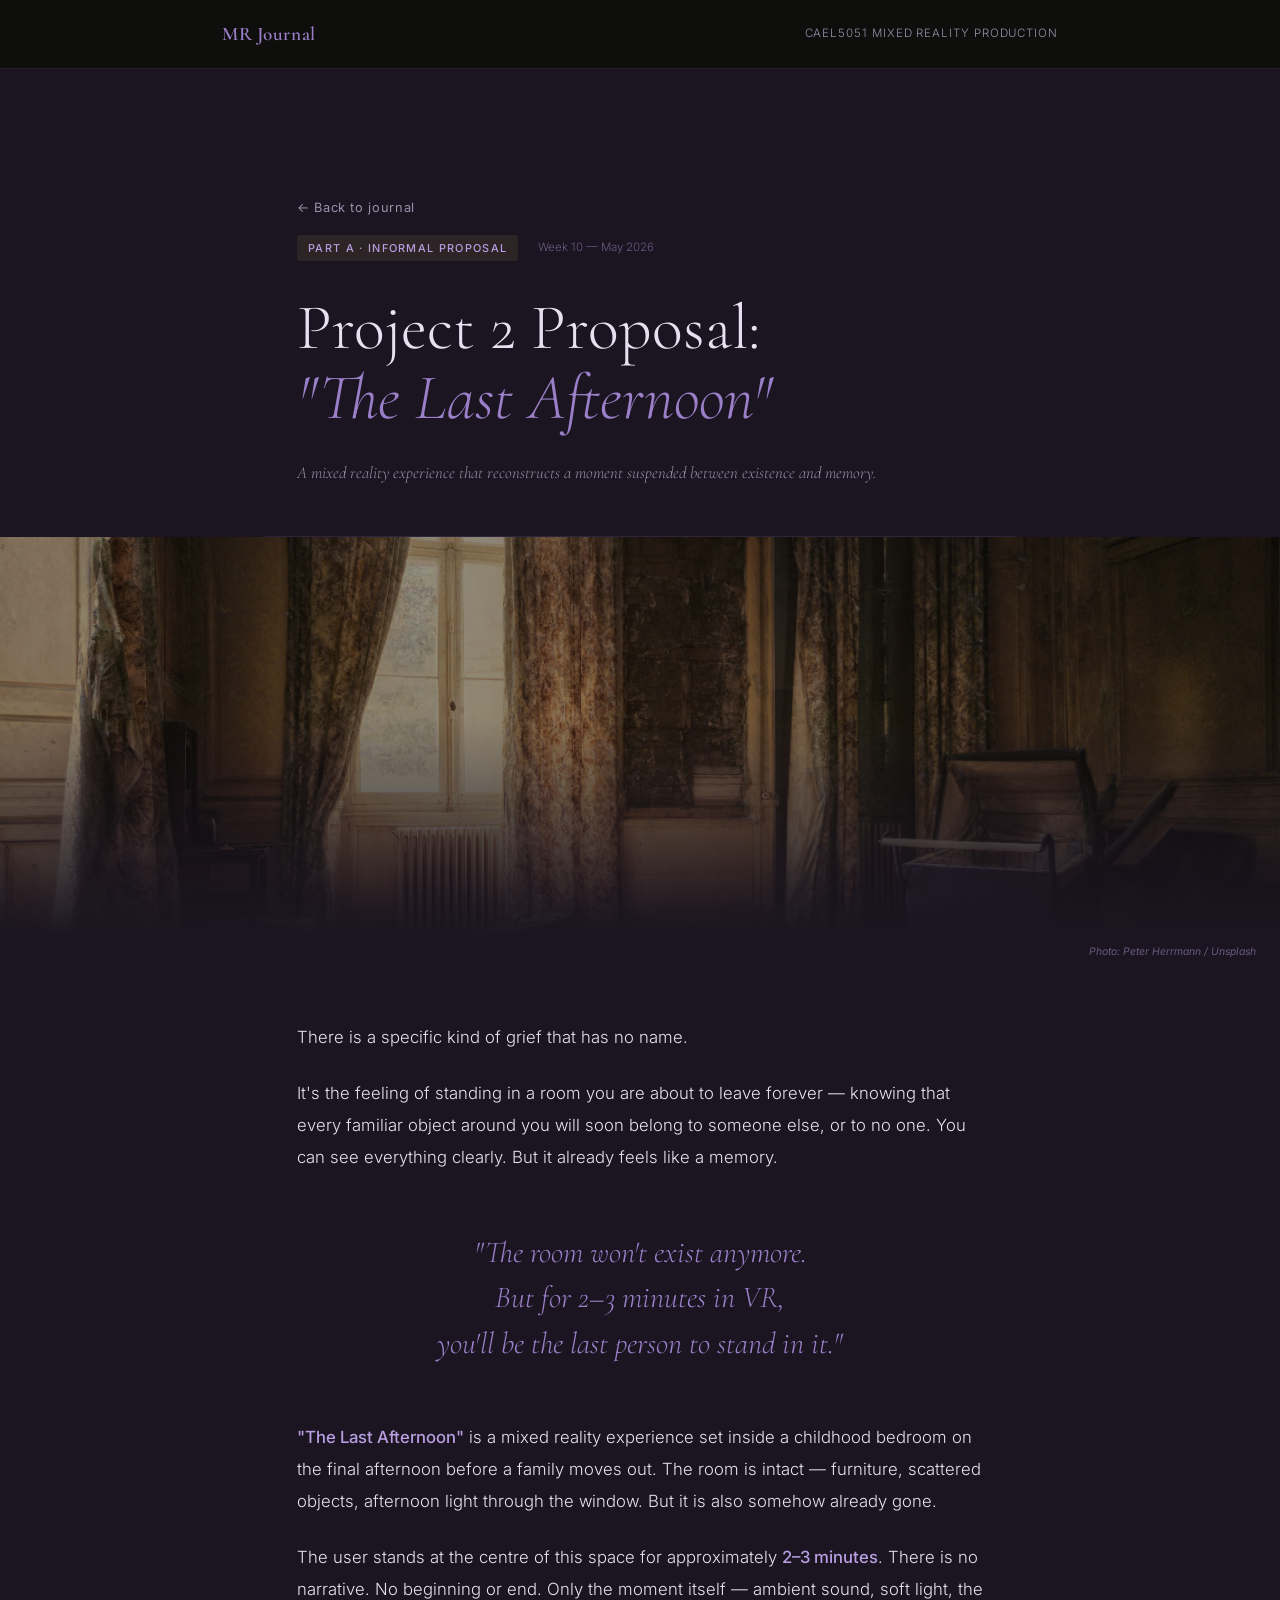
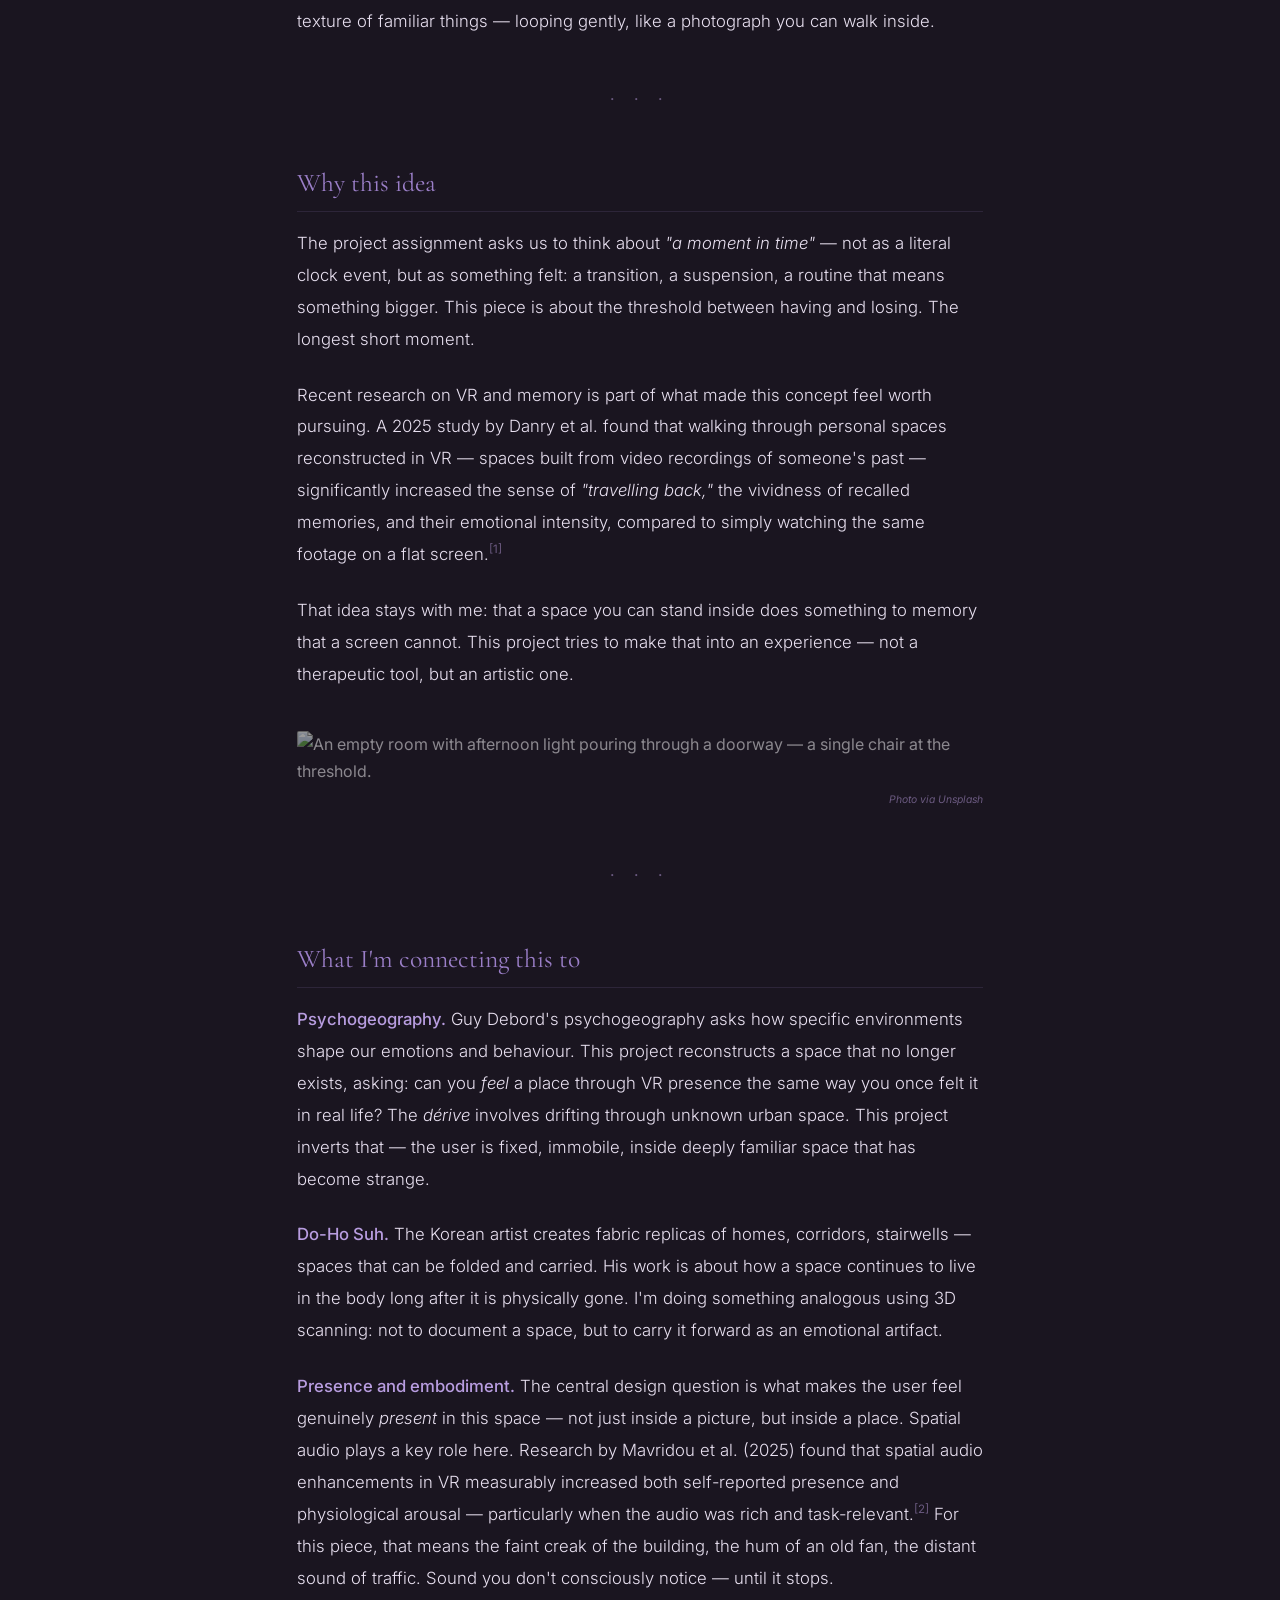
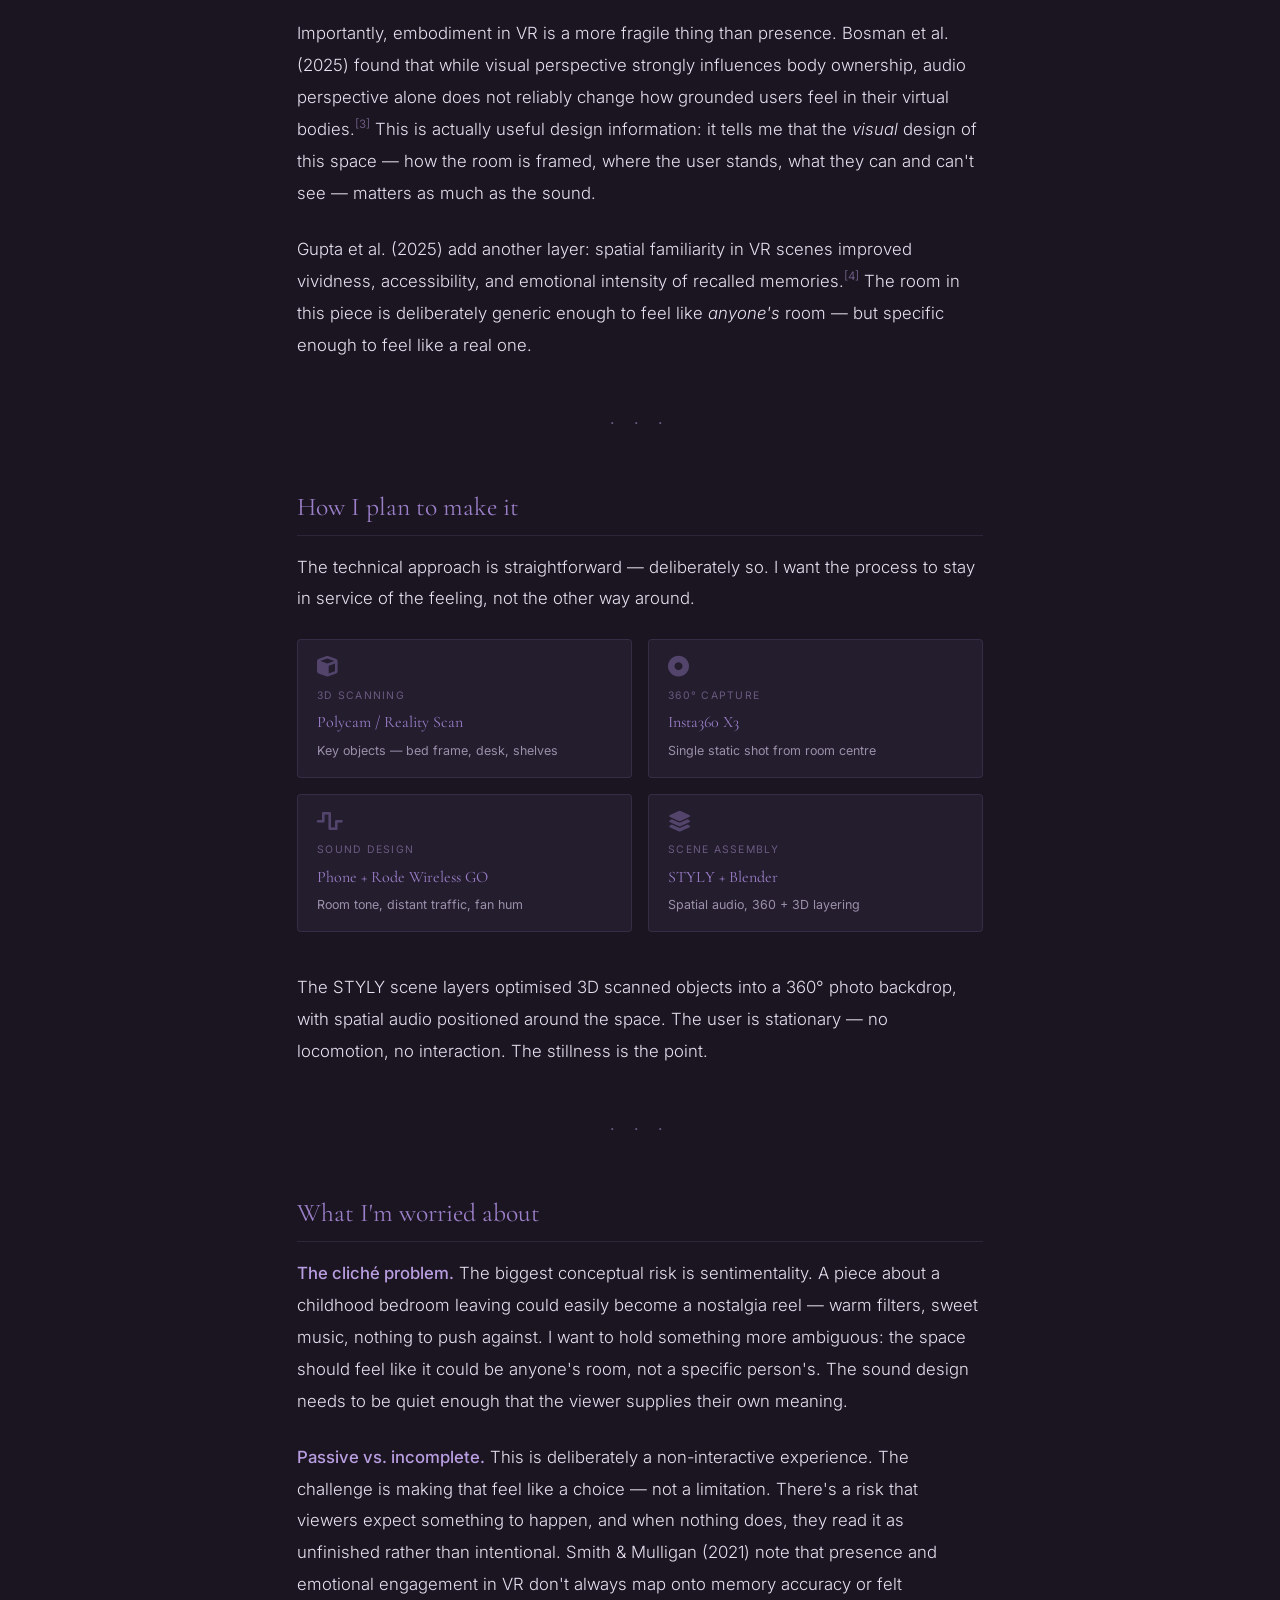
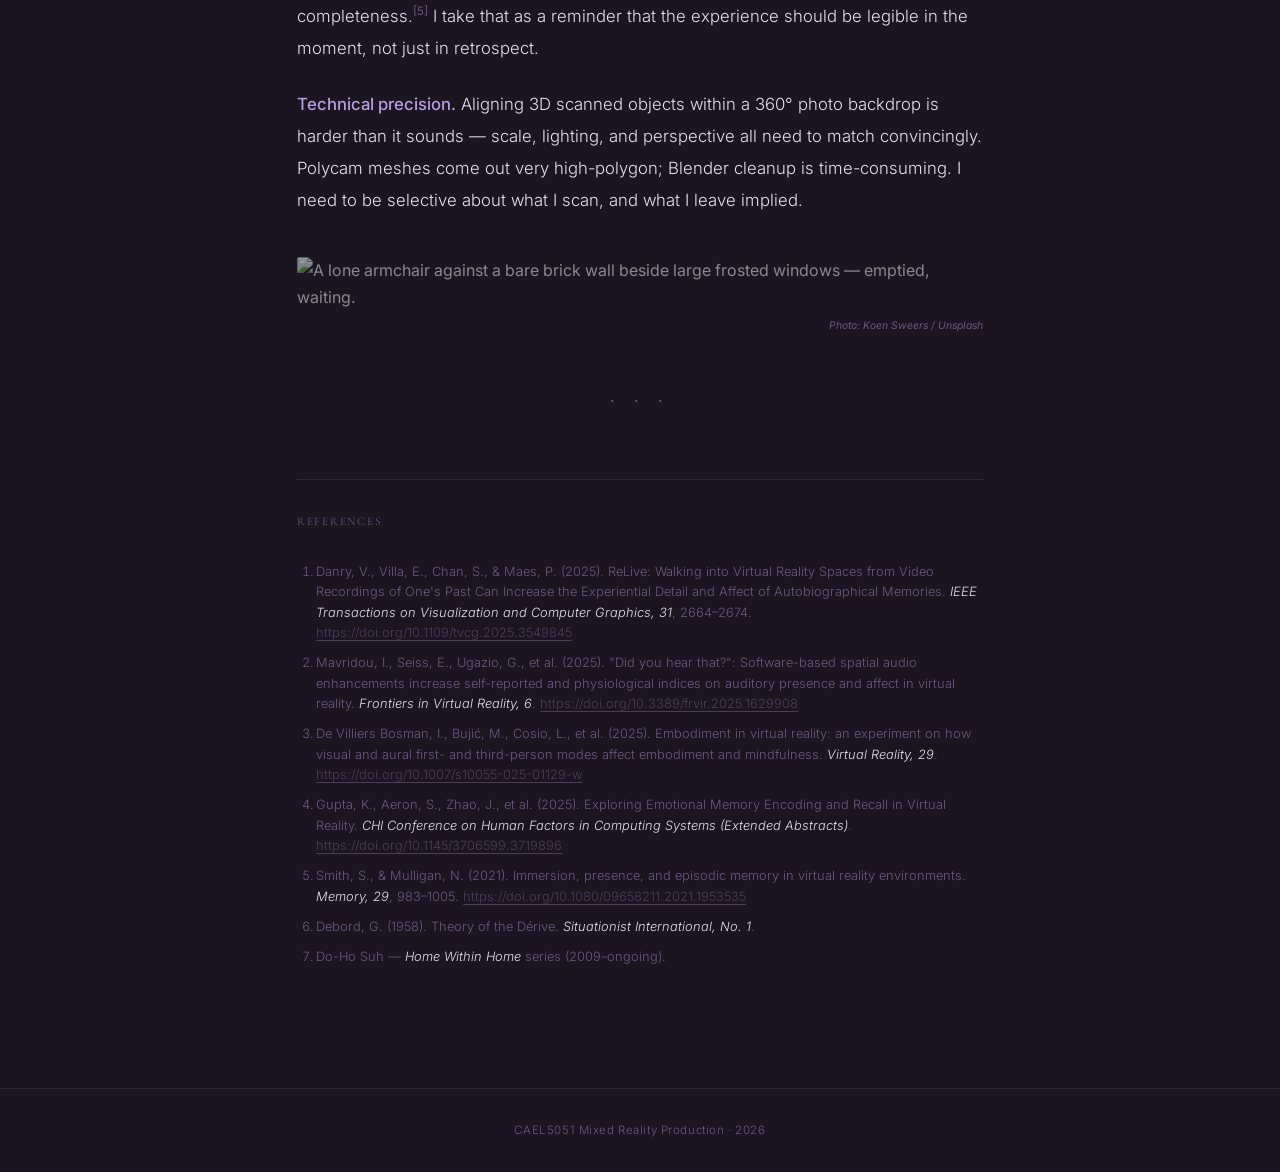
==== commit 9c36ef79: "reduce hero height to 400px" ====
--- a/posts/the-last-afternoon.html
+++ b/posts/the-last-afternoon.html
@@ -15,16 +15,16 @@
     .hero-image-wrap {
       position: relative;
       overflow: hidden;
-      max-height: 580px;
+      max-height: 400px;
       background: var(--bg-card);
     }
     .hero-image {
       width: 100%;
-      max-height: 580px;
+      max-height: 400px;
       object-fit: cover;
-      object-position: center 35%;
+      object-position: center 45%;
       display: block;
-      filter: brightness(0.65) saturate(0.75);
+      filter: brightness(0.6) saturate(0.75);
     }
     .hero-image-wrap::after {
       content: '';
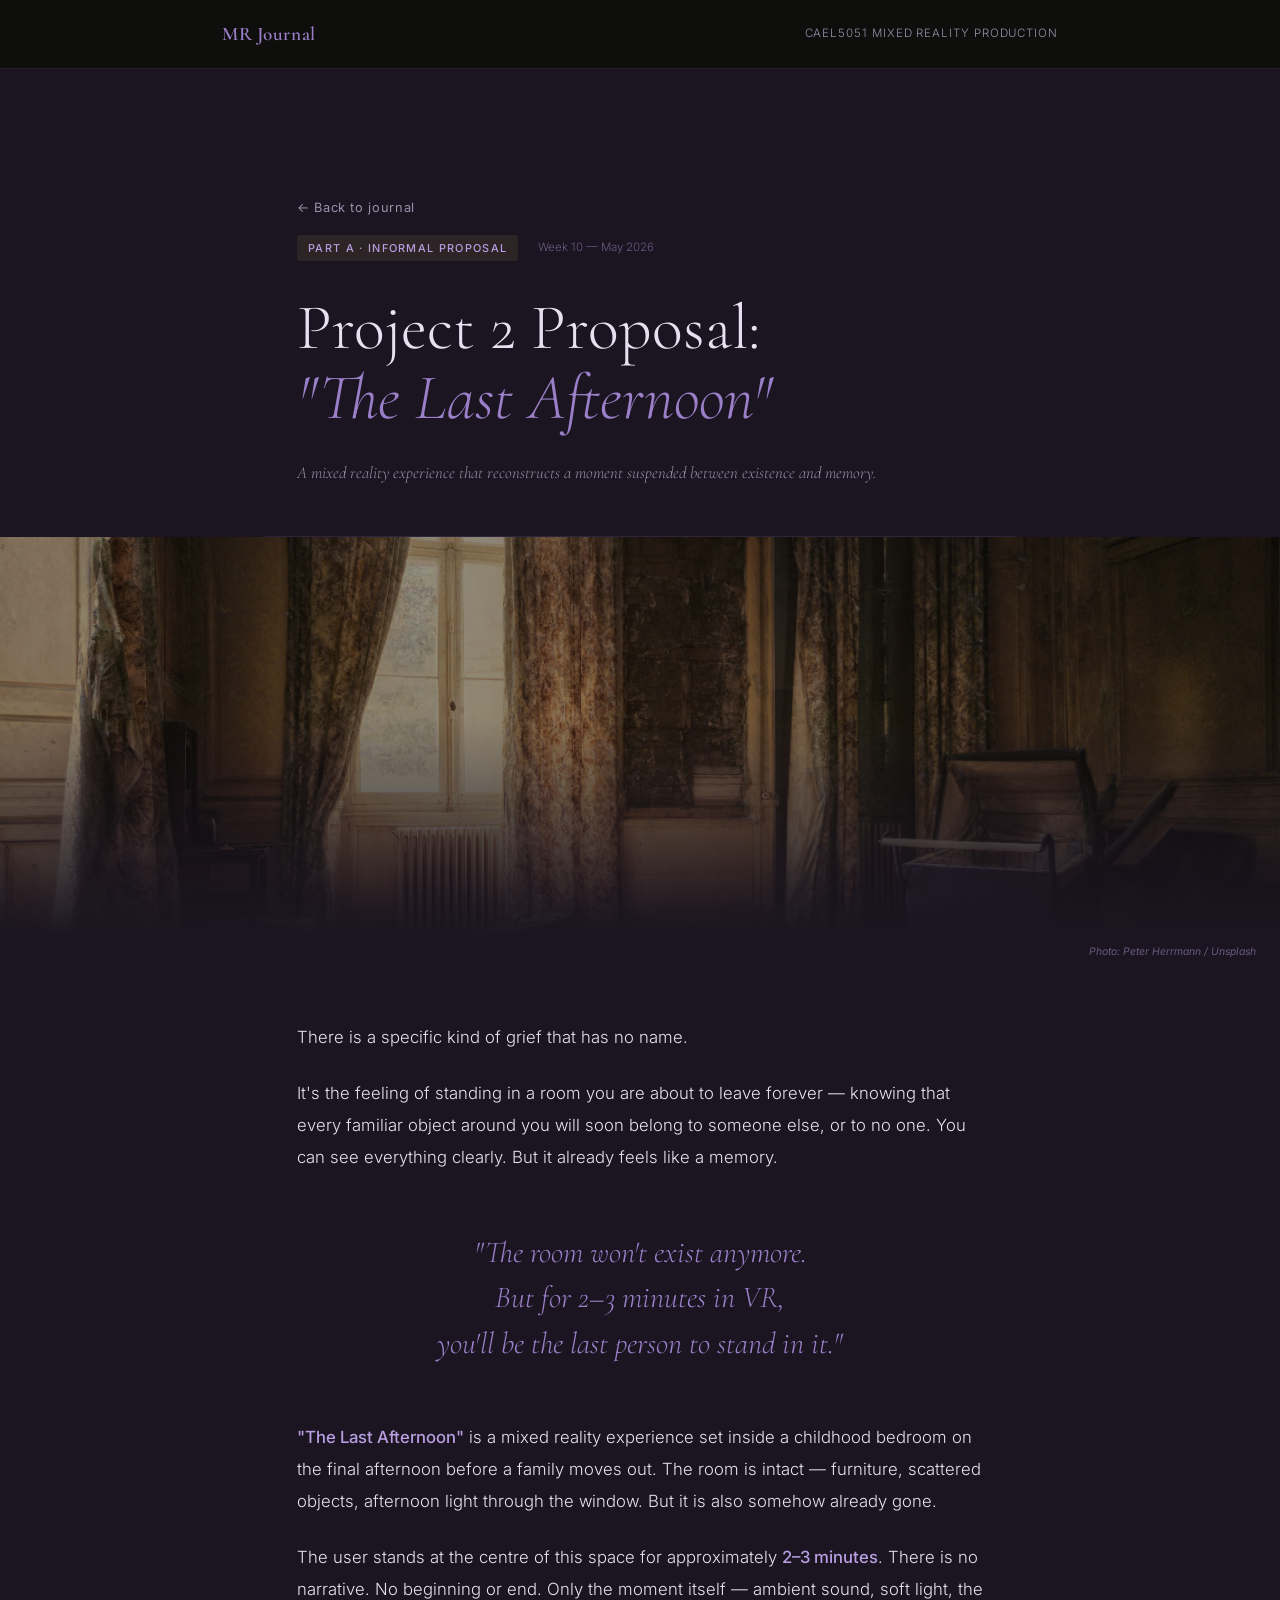
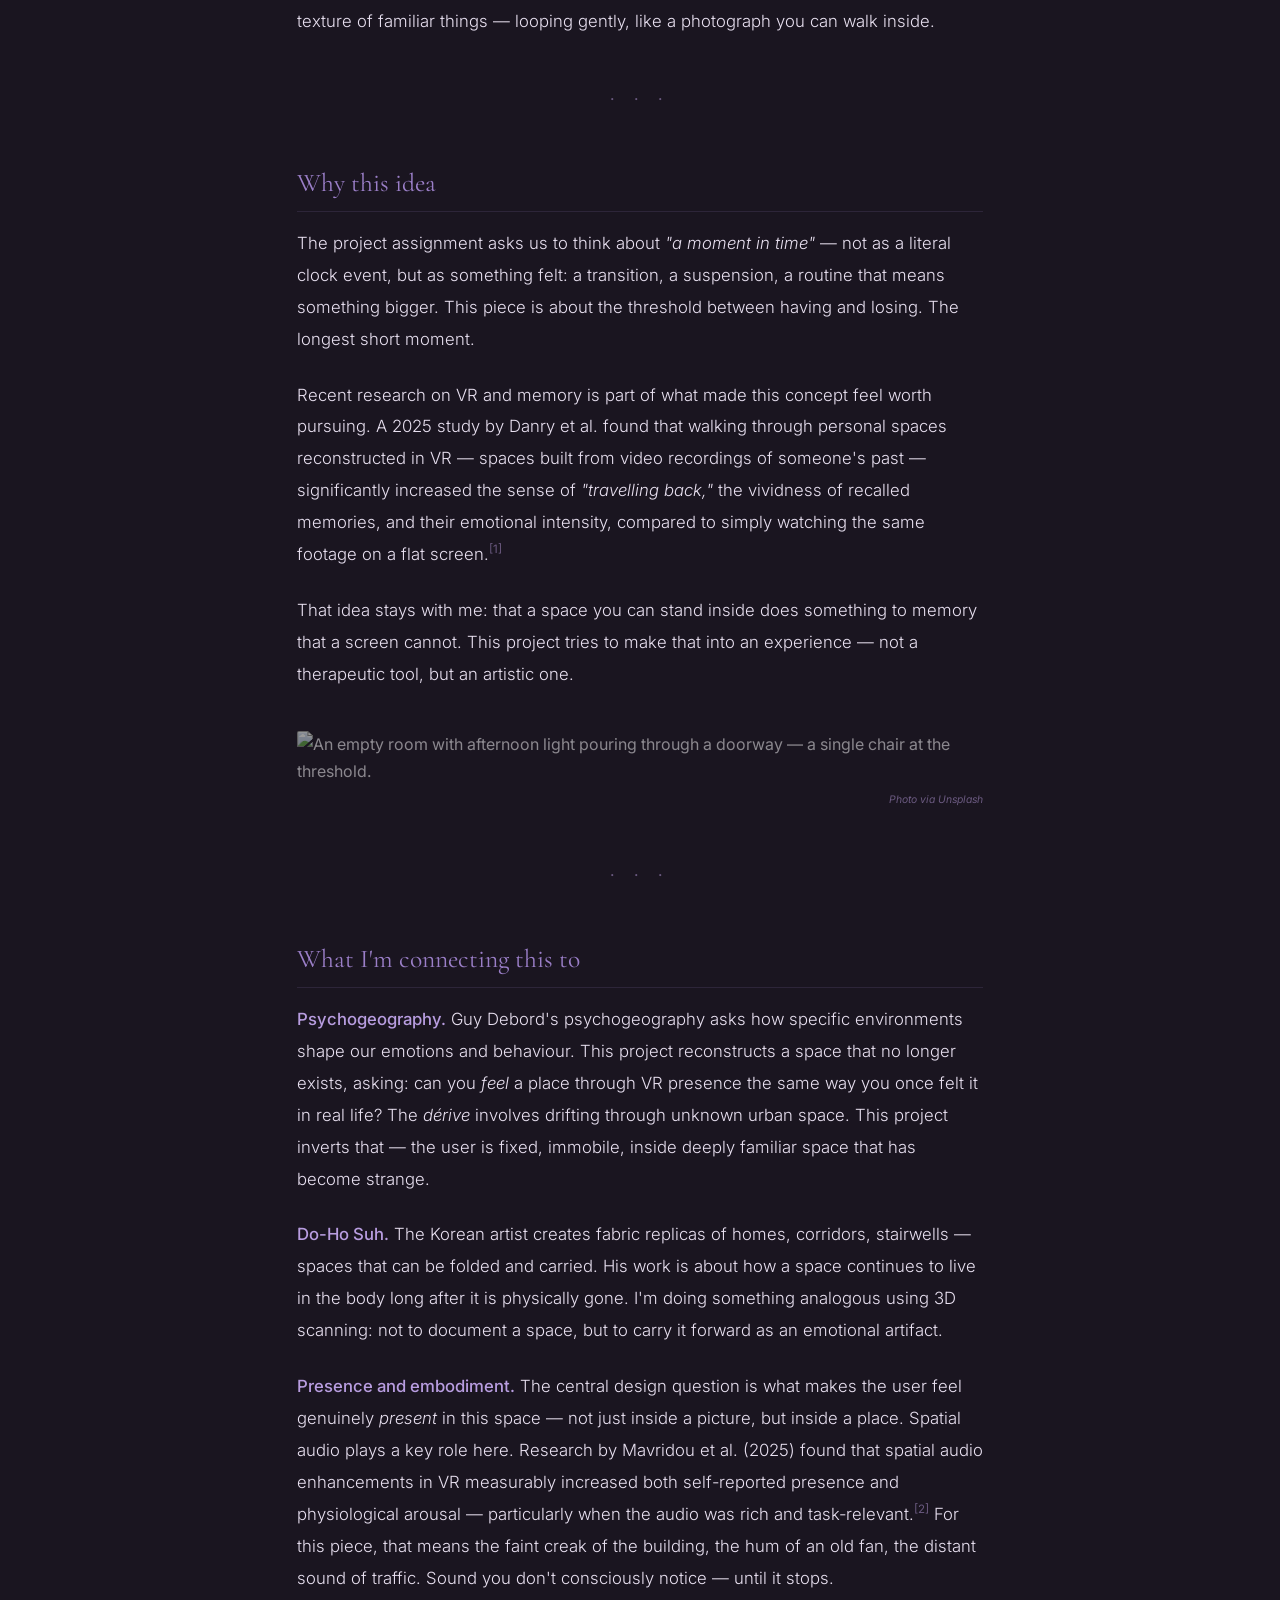
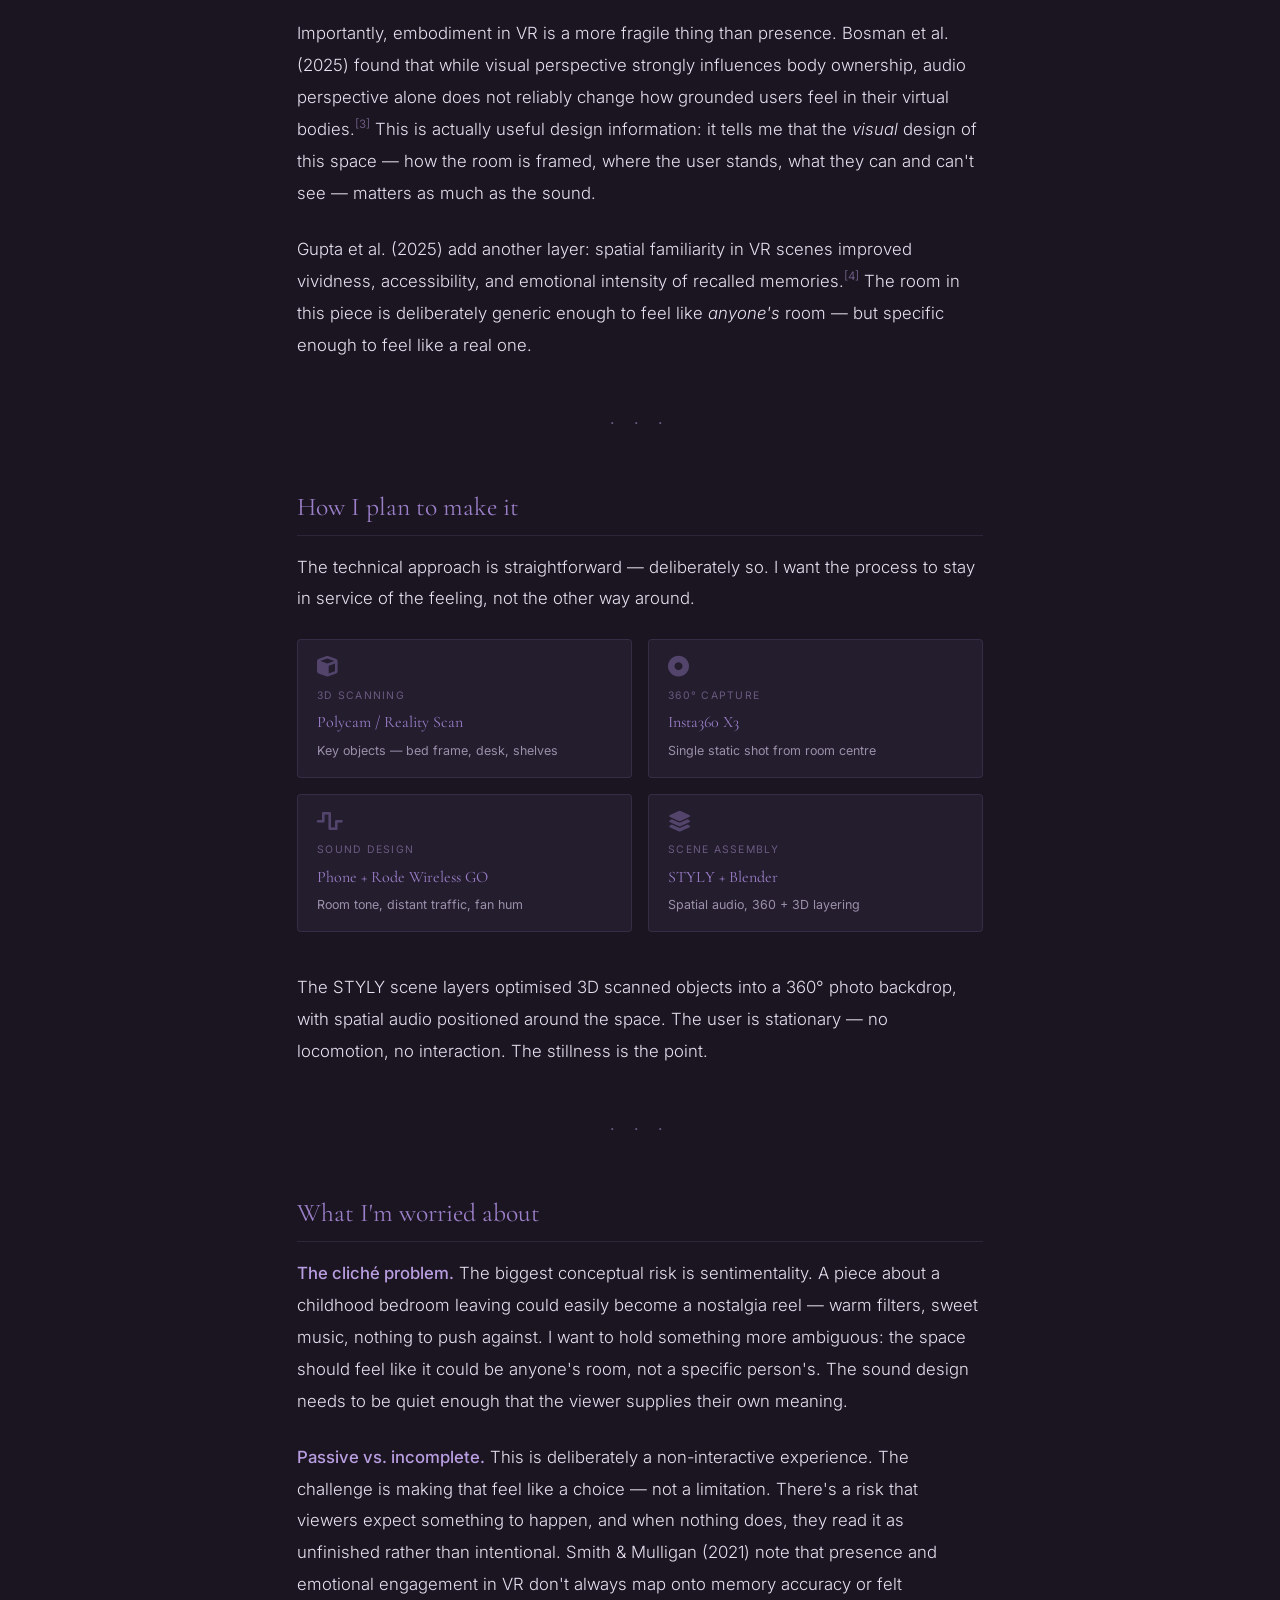
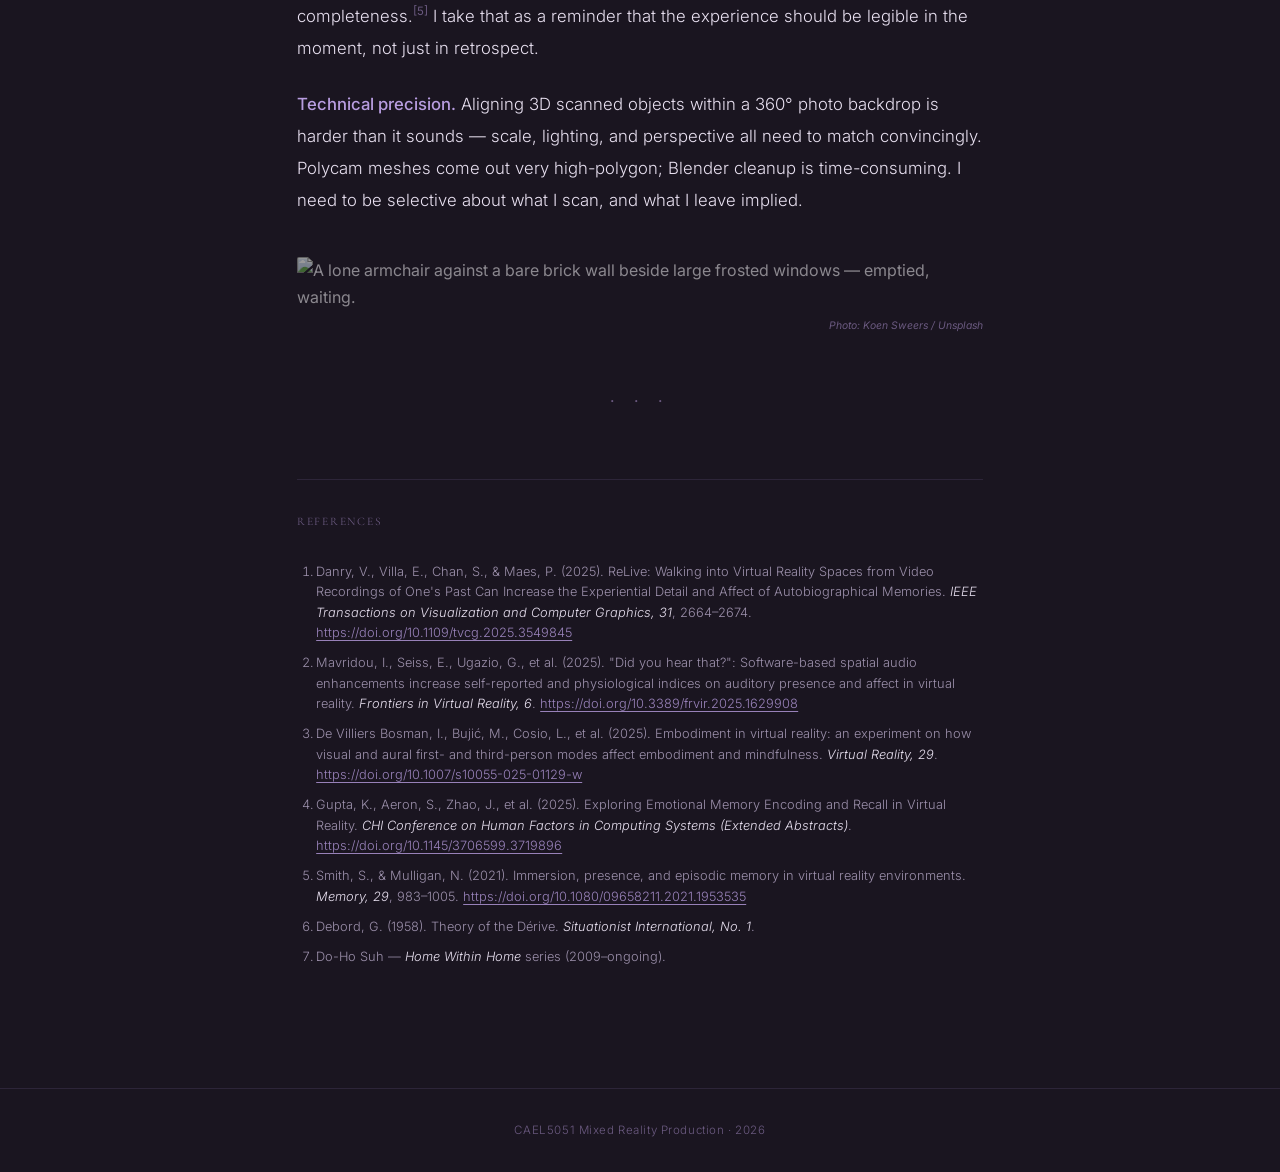
==== commit 54e54cb1: "brighten reference section text" ====
--- a/posts/the-last-afternoon.html
+++ b/posts/the-last-afternoon.html
@@ -99,15 +99,15 @@
     }
     .ref-section li {
       font-size: 0.8rem !important;
-      color: var(--text-dim) !important;
+      color: var(--text-muted) !important;
       margin-bottom: 0.6rem;
       line-height: 1.6 !important;
     }
     .ref-section a {
-      color: var(--text-dim);
+      color: var(--accent);
       text-decoration: underline;
       text-underline-offset: 3px;
-      opacity: 0.6;
+      opacity: 0.8;
     }
 
     /* ---- Tool list (artistic) ---- */
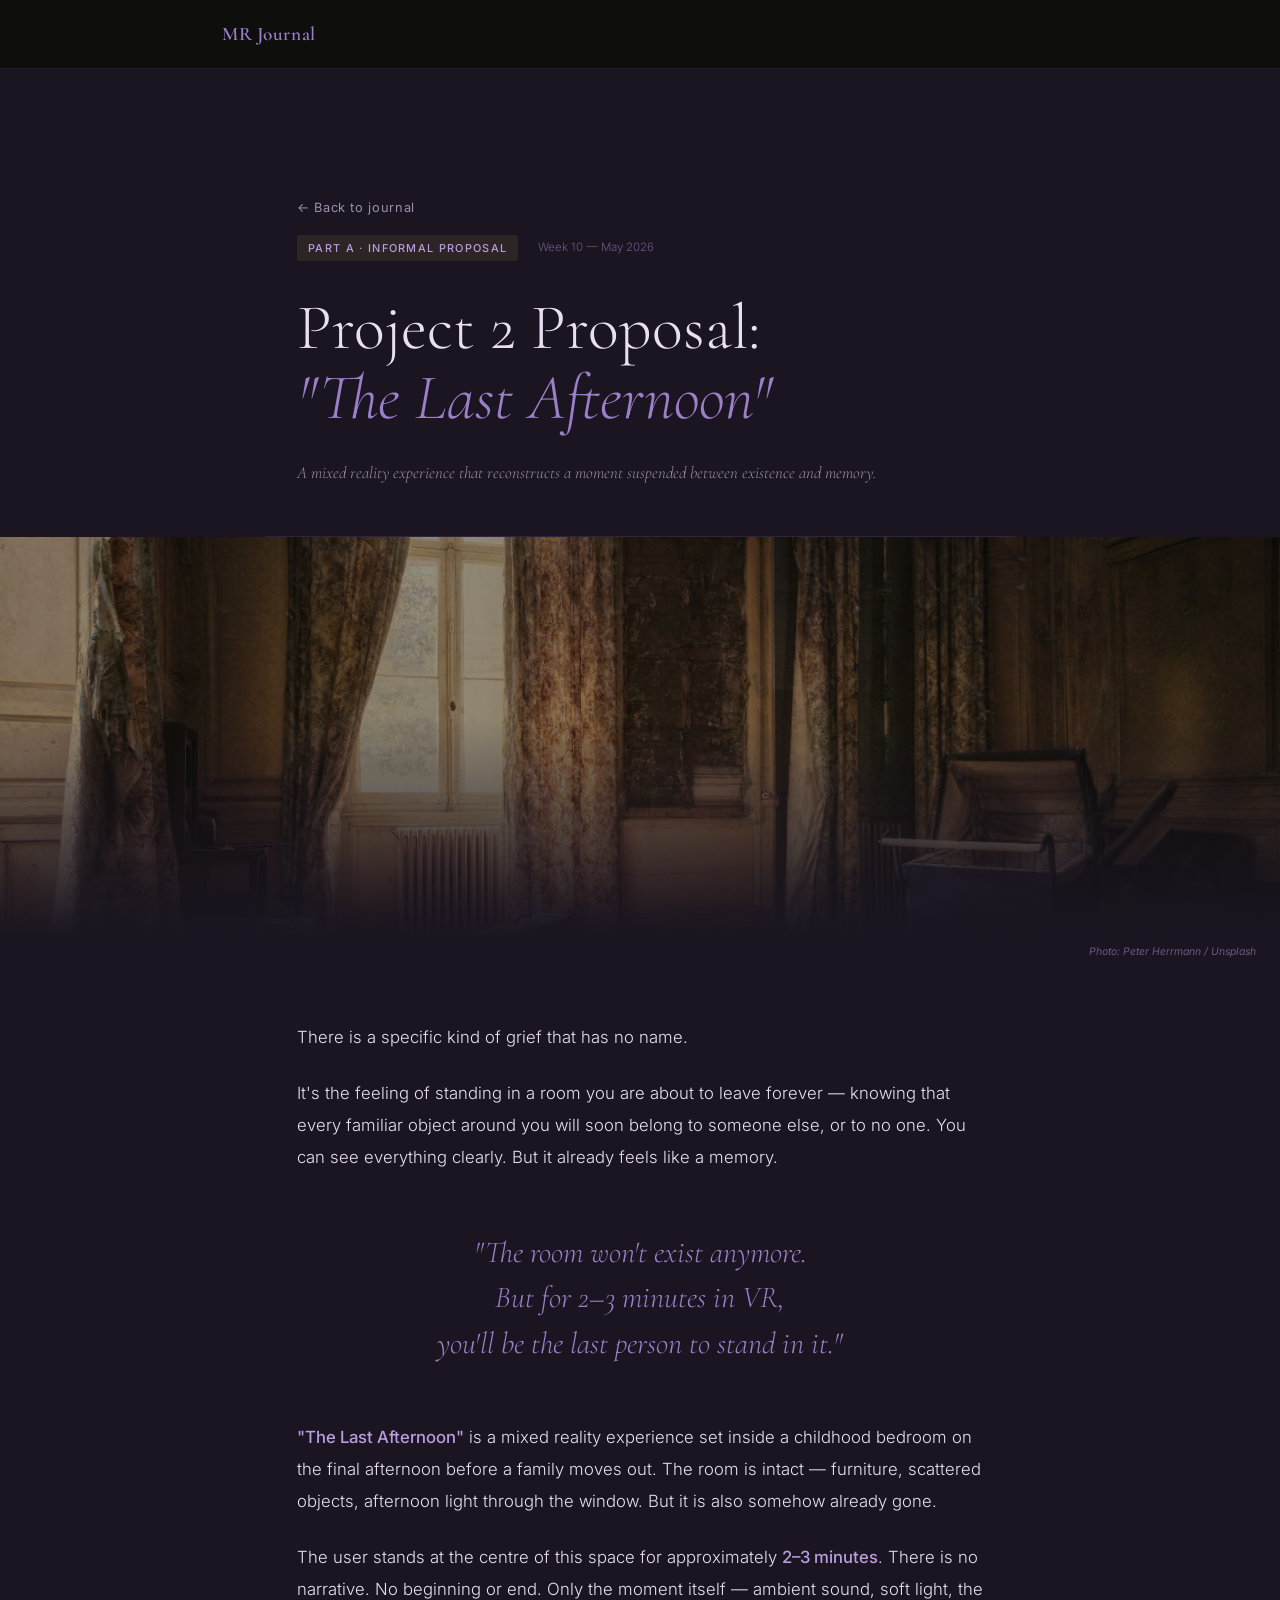
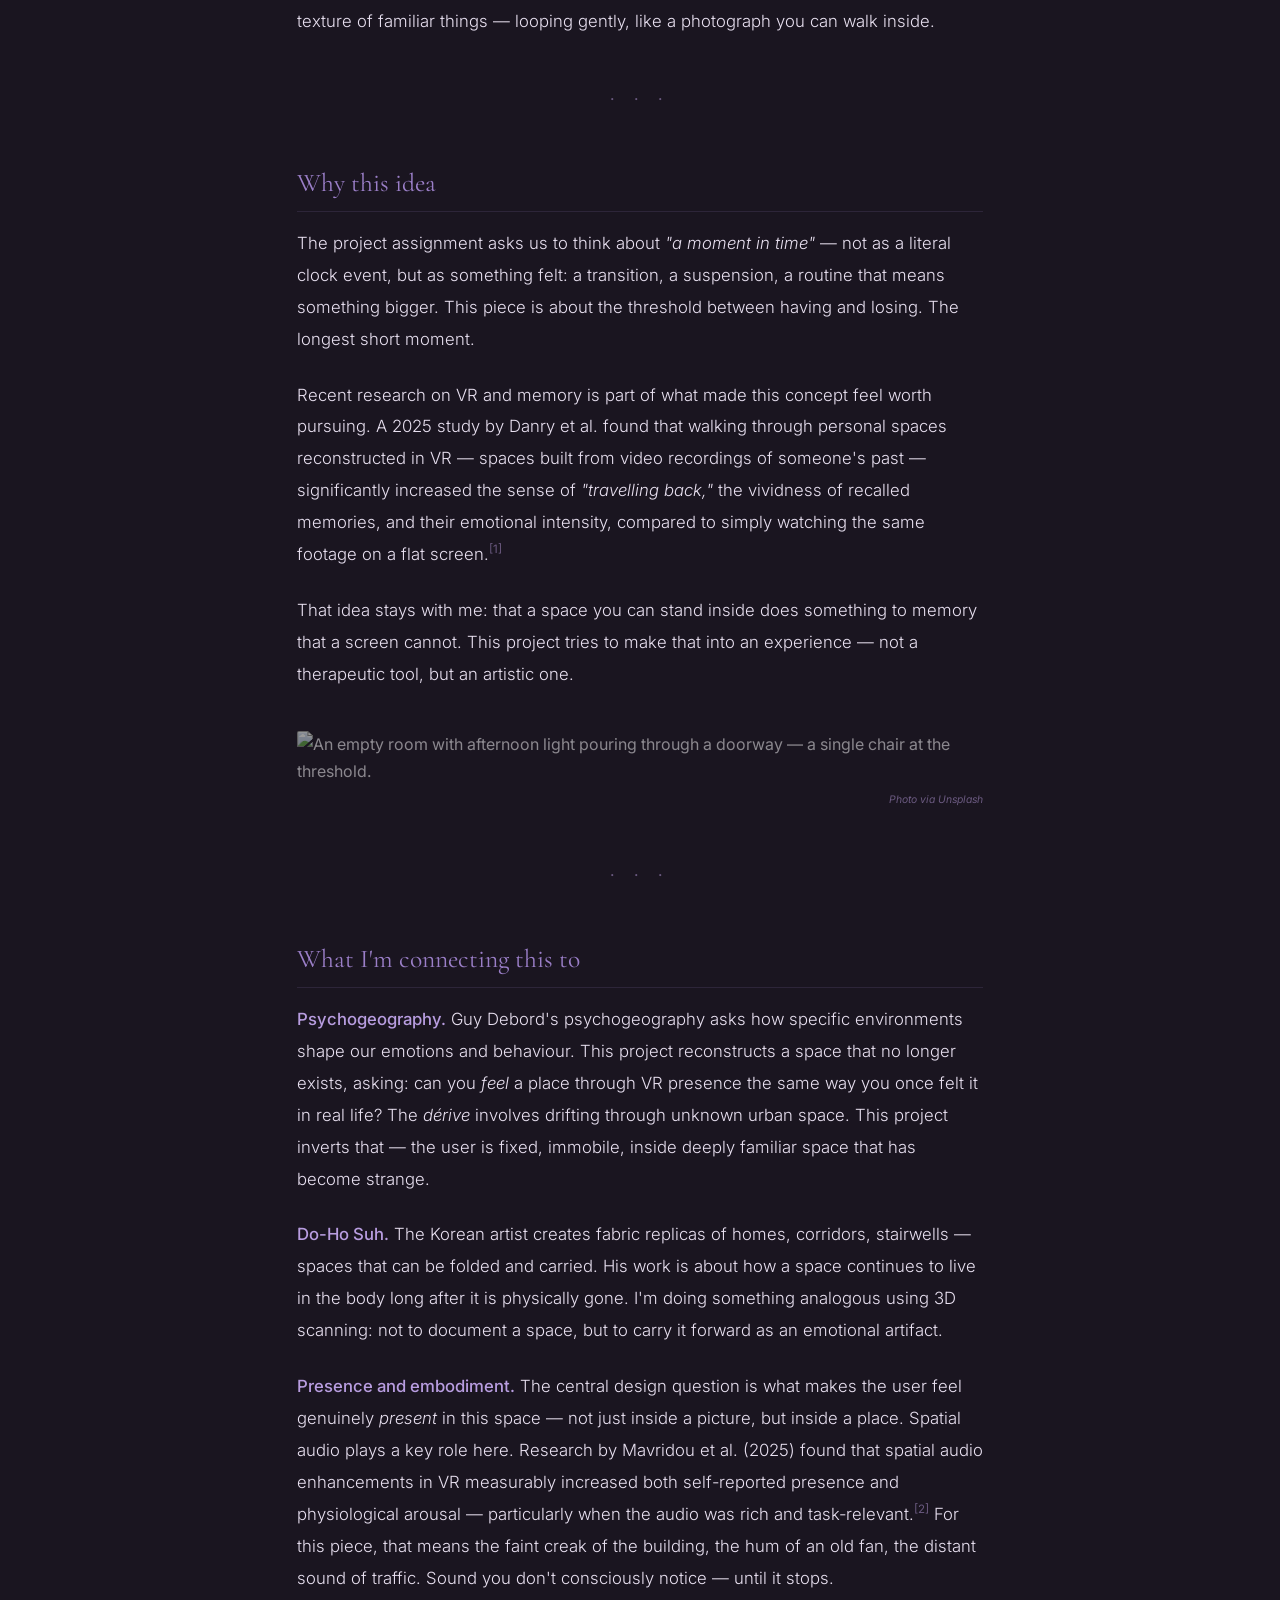
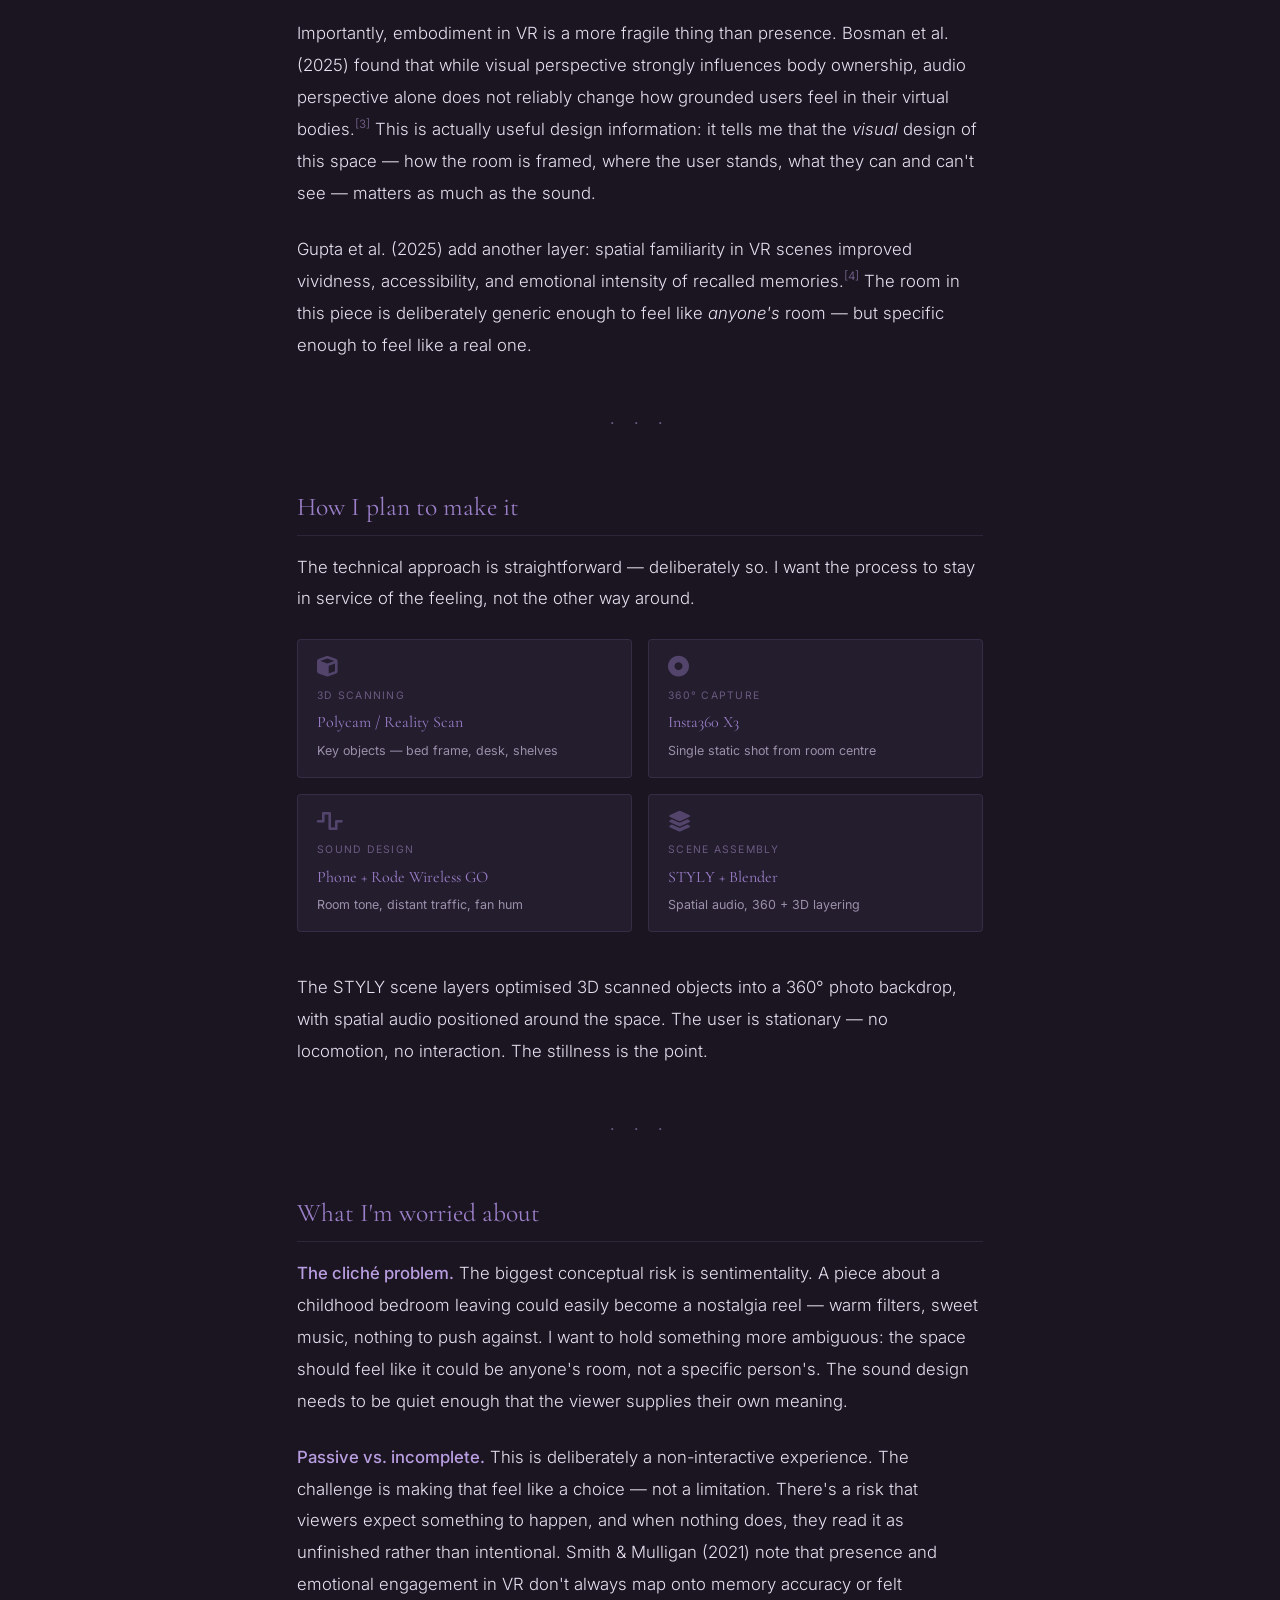
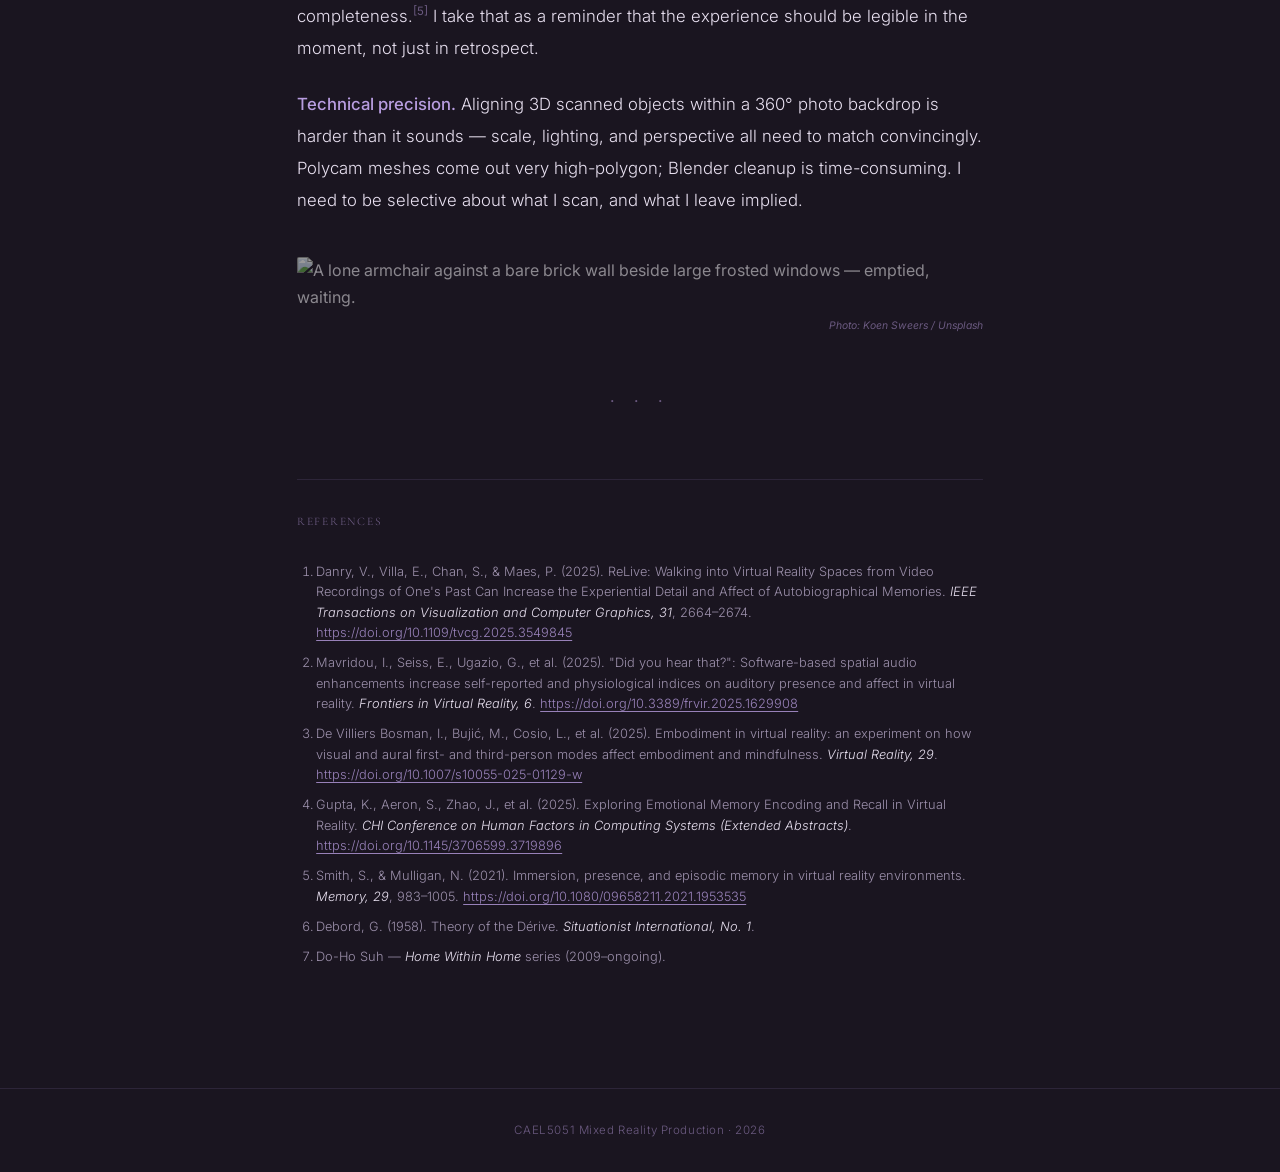
==== commit 7db03040: "remove course name from nav" ====
--- a/posts/the-last-afternoon.html
+++ b/posts/the-last-afternoon.html
@@ -188,7 +188,6 @@
   <header class="site-header">
     <nav class="nav">
       <a href="../index.html" class="nav-logo">MR Journal</a>
-      <span class="nav-course">CAEL5051 Mixed Reality Production</span>
     </nav>
   </header>
 
